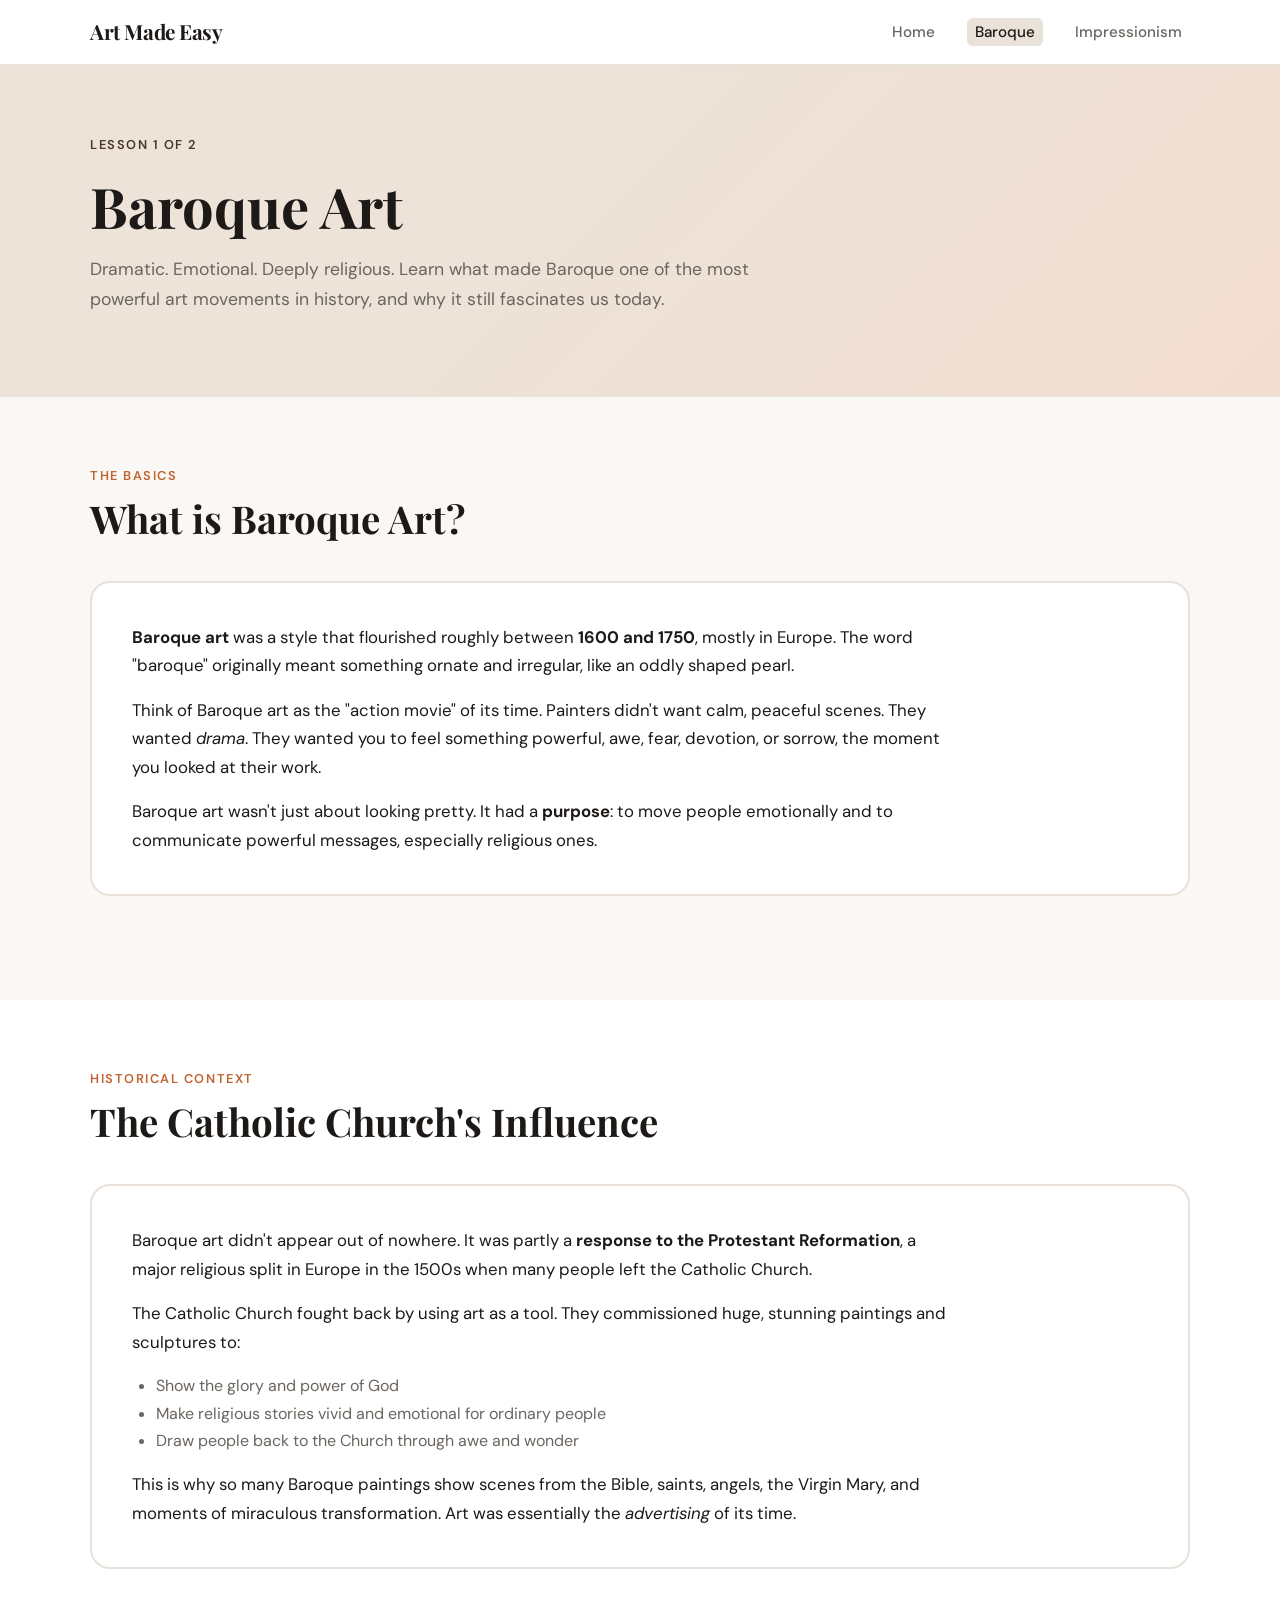
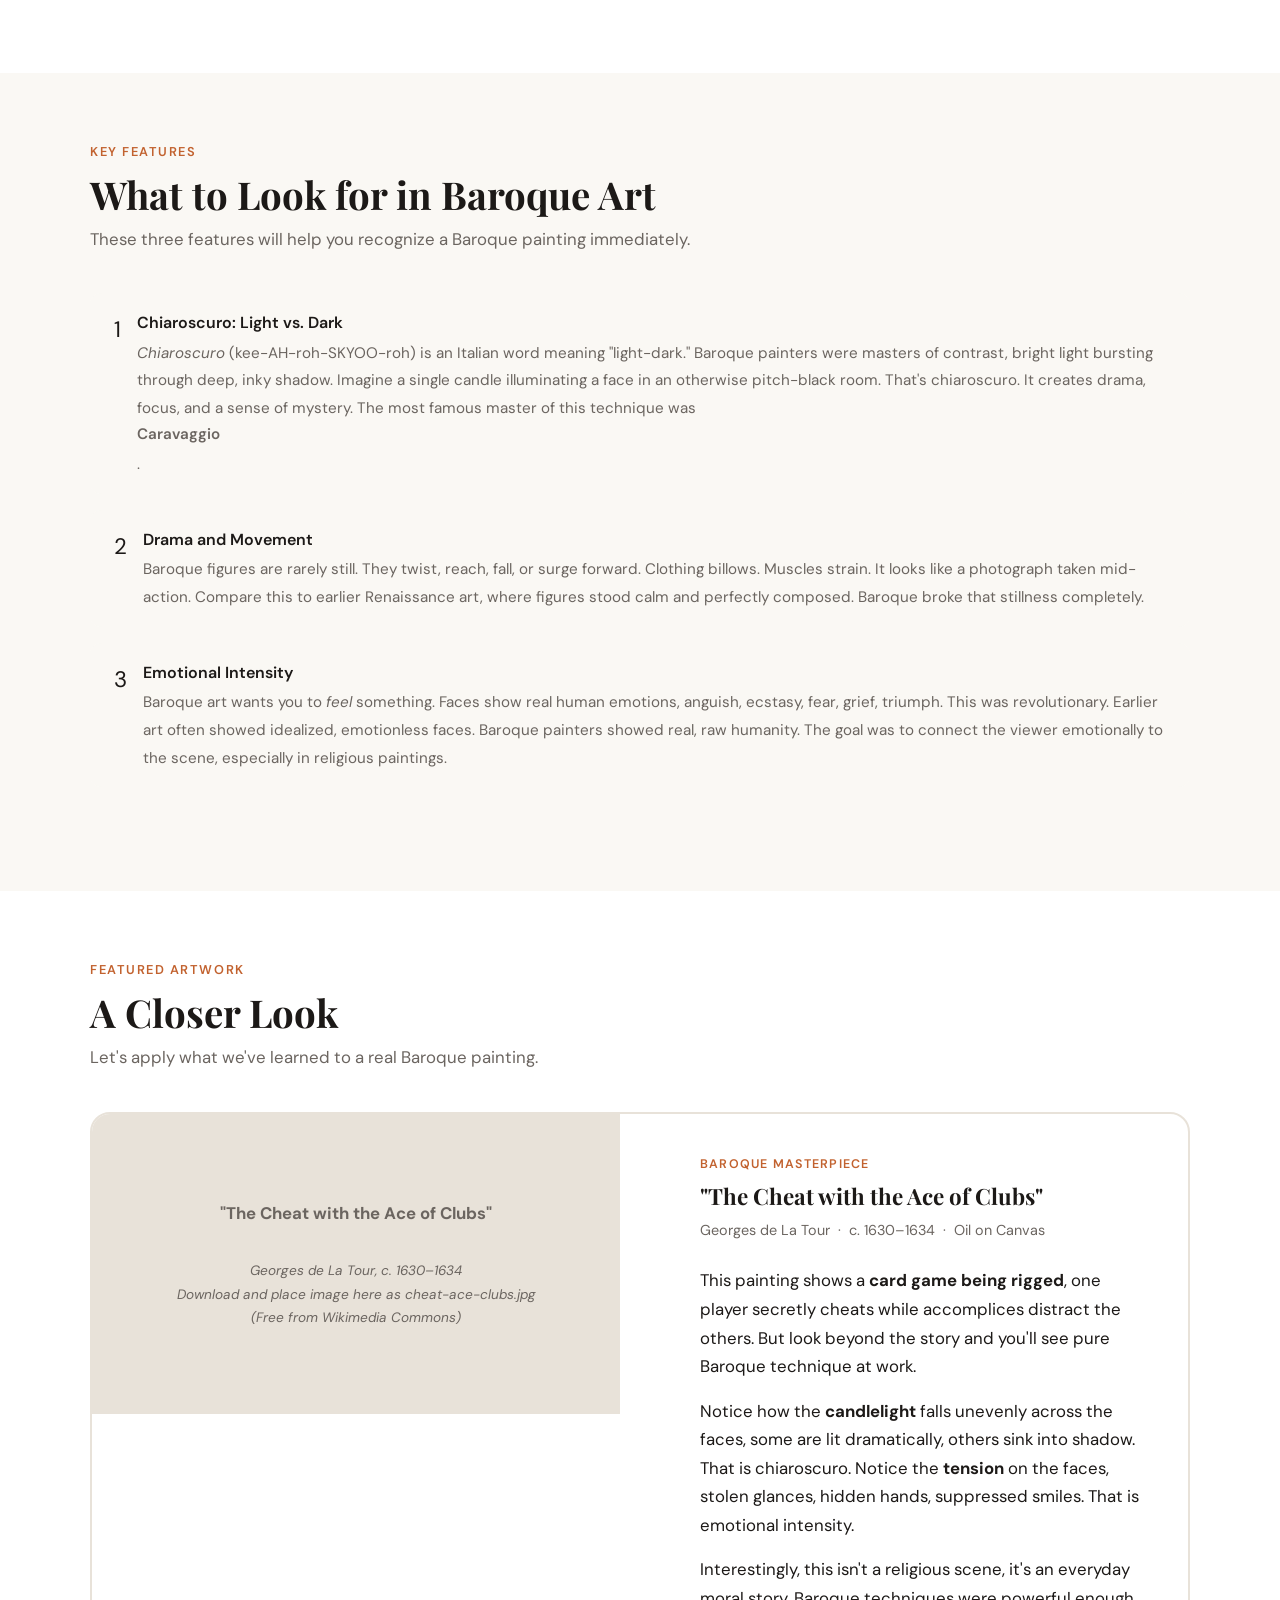
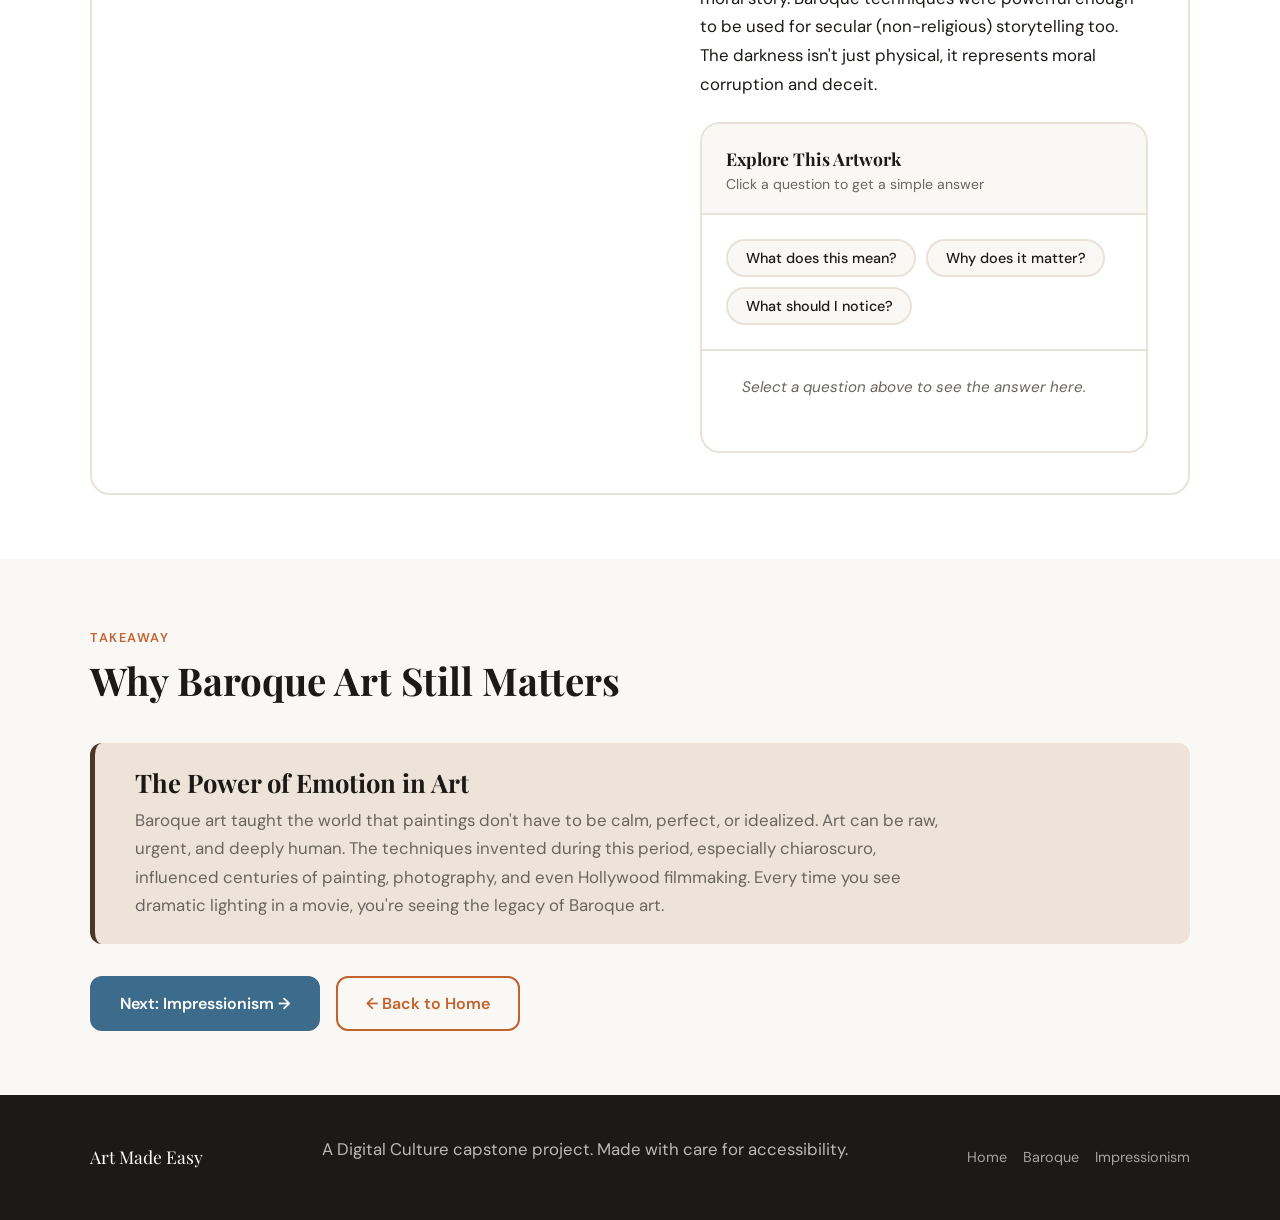
==== baroque.html @ 5b58742f "2" ====
<!DOCTYPE html>
<html lang="en">
<head>
  <meta charset="UTF-8" />
  <meta name="viewport" content="width=device-width, initial-scale=1.0" />
  <meta name="description" content="Learn about Baroque art in simple, clear language. Discover chiaroscuro, dramatic movement, and the role of the Catholic Church in shaping one of history's most intense art styles." />

  <title>Baroque Art – Art Made Easy</title>

  <link rel="stylesheet" href="style.css" />
</head>
<body>

  <!-- Skip link for accessibility -->
  <a class="skip-link" href="#main-content">Skip to main content</a>

  <!-- =============================================
       SITE NAVIGATION
  ============================================= -->
  <nav class="site-nav" aria-label="Main navigation">
    <div class="container site-nav__inner">
      <a class="site-nav__logo" href="index.html" aria-label="Art Made Easy – Home">
        Art Made Easy
      </a>
      <button class="nav-toggle" aria-expanded="false" aria-controls="nav-links" aria-label="Toggle navigation menu">
        ☰
      </button>
      <ul class="site-nav__links" id="nav-links" role="list">
        <li><a href="index.html">Home</a></li>
        <li><a href="baroque.html" aria-current="page">Baroque</a></li>
        <li><a href="impressionism.html">Impressionism</a></li>
      </ul>
    </div>
  </nav>


  <!-- =============================================
       MAIN CONTENT
  ============================================= -->
  <main id="main-content">

    <!-- ---- PAGE HERO ---- -->
    <section class="page-hero page-hero--baroque" aria-labelledby="page-title">
      <div class="container">
        <!-- Breadcrumb-style label -->
        <span class="page-hero__tag">Lesson 1 of 2</span>

        <h1 id="page-title">Baroque Art</h1>
        <p class="page-hero__desc">
          Dramatic. Emotional. Deeply religious. Learn what made Baroque one of the most
          powerful art movements in history, and why it still fascinates us today.
        </p>
      </div>
    </section>


    <!-- ---- WHAT IS BAROQUE ---- -->
    <section class="section" aria-labelledby="what-is-baroque">
      <div class="container">

        <div class="section-header">
          <span class="section-header__tag">The Basics</span>
          <h2 id="what-is-baroque">What is Baroque Art?</h2>
        </div>

        <div class="info-block">
          <p>
            <strong>Baroque art</strong> was a style that flourished roughly between
            <strong>1600 and 1750</strong>, mostly in Europe. The word "baroque" originally
            meant something ornate and irregular, like an oddly shaped pearl.
          </p>
          <p>
            Think of Baroque art as the "action movie" of its time. Painters didn't want calm,
            peaceful scenes. They wanted <em>drama</em>. They wanted you to feel something
            powerful, awe, fear, devotion, or sorrow, the moment you looked at their work.
          </p>
          <p>
            Baroque art wasn't just about looking pretty. It had a <strong>purpose</strong>:
            to move people emotionally and to communicate powerful messages, especially
            religious ones.
          </p>
        </div>

      </div>
    </section>


    <!-- ---- RELIGION & THE CHURCH ---- -->
    <section class="section section--alt" aria-labelledby="church-connection">
      <div class="container">

        <div class="section-header">
          <span class="section-header__tag">Historical Context</span>
          <h2 id="church-connection">The Catholic Church's Influence</h2>
        </div>

        <div class="info-block">
          <p>
            Baroque art didn't appear out of nowhere. It was partly a <strong>response to the
            Protestant Reformation</strong>, a major religious split in Europe in the 1500s
            when many people left the Catholic Church.
          </p>
          <p>
            The Catholic Church fought back by using art as a tool. They commissioned huge,
            stunning paintings and sculptures to:
          </p>
          <ul style="margin-left: 1.5rem; margin-bottom: 1rem; color: var(--color-muted);">
            <li>Show the glory and power of God</li>
            <li>Make religious stories vivid and emotional for ordinary people</li>
            <li>Draw people back to the Church through awe and wonder</li>
          </ul>
          <p>
            This is why so many Baroque paintings show scenes from the Bible, saints, angels,
            the Virgin Mary, and moments of miraculous transformation. Art was essentially
            the <em>advertising</em> of its time.
          </p>
        </div>

      </div>
    </section>


    <!-- ---- KEY FEATURES ---- -->
    <section class="section" aria-labelledby="key-features">
      <div class="container">

        <div class="section-header">
          <span class="section-header__tag">Key Features</span>
          <h2 id="key-features">What to Look for in Baroque Art</h2>
          <p>These three features will help you recognize a Baroque painting immediately.</p>
        </div>

        <!-- Feature list -->
        <ul class="features-list" role="list" aria-label="Key features of Baroque art">

          <!-- Feature 1: Chiaroscuro -->
          <li>
            <span class="features-list__icon" aria-hidden="true">1</span>
            <div class="features-list__text">
              <strong>Chiaroscuro: Light vs. Dark</strong>
              <span>
                <em>Chiaroscuro</em> (kee-AH-roh-SKYOO-roh) is an Italian word meaning
                "light-dark." Baroque painters were masters of contrast, bright light
                bursting through deep, inky shadow. Imagine a single candle illuminating
                a face in an otherwise pitch-black room. That's chiaroscuro. It creates
                drama, focus, and a sense of mystery. The most famous master of this
                technique was <strong>Caravaggio</strong>.
              </span>
            </div>
          </li>

          <!-- Feature 2: Drama and Movement -->
          <li>
            <span class="features-list__icon" aria-hidden="true">2</span>
            <div class="features-list__text">
              <strong>Drama and Movement</strong>
              <span>
                Baroque figures are rarely still. They twist, reach, fall, or surge forward.
                Clothing billows. Muscles strain. It looks like a photograph taken mid-action.
                Compare this to earlier Renaissance art, where figures stood calm and
                perfectly composed. Baroque broke that stillness completely.
              </span>
            </div>
          </li>

          <!-- Feature 3: Emotional Intensity -->
          <li>
            <span class="features-list__icon" aria-hidden="true">3</span>
            <div class="features-list__text">
              <strong>Emotional Intensity</strong>
              <span>
                Baroque art wants you to <em>feel</em> something. Faces show real human
                emotions, anguish, ecstasy, fear, grief, triumph. This was revolutionary.
                Earlier art often showed idealized, emotionless faces. Baroque painters
                showed real, raw humanity. The goal was to connect the viewer emotionally
                to the scene, especially in religious paintings.
              </span>
            </div>
          </li>

        </ul>

      </div>
    </section>


    <!-- ---- FEATURED ARTWORK ---- -->
    <section class="section section--alt" aria-labelledby="artwork-heading">
      <div class="container">

        <div class="section-header">
          <span class="section-header__tag">Featured Artwork</span>
          <h2 id="artwork-heading">A Closer Look</h2>
          <p>
            Let's apply what we've learned to a real Baroque painting.
          </p>
        </div>

        <!-- Artwork spotlight grid -->
        <div class="artwork-spotlight" role="figure" aria-labelledby="artwork-title">

          <!-- Image side -->
          <div class="artwork-spotlight__img-wrap">
            <!--
              NOTE FOR STUDENTS:
              To display the actual painting, download a public-domain image of
              "The Cheat with the Ace of Clubs" by Georges de La Tour from a
              source like Wikimedia Commons, save it as "cheat-ace-clubs.jpg"
              in the same folder, and update the src attribute below.

              Public domain source: https://commons.wikimedia.org/wiki/File:La_Tour_Cheat.jpg
            -->
            <div class="artwork-placeholder" role="img" aria-label="Placeholder for The Cheat with the Ace of Clubs by Georges de La Tour. The painting shows a card game scene lit dramatically by candlelight, illustrating chiaroscuro technique.">
              <span class="artwork-placeholder__icon" aria-hidden="true"></span>
              <p><strong>"The Cheat with the Ace of Clubs"</strong></p>
              <p class="artwork-placeholder__caption">
                Georges de La Tour, c. 1630–1634<br>
                <em>Download and place image here as cheat-ace-clubs.jpg</em><br>
                (Free from Wikimedia Commons)
              </p>
            </div>

            <!--
              UNCOMMENT THIS IMG TAG when you have the image file saved locally:
              <img
                src="cheat-ace-clubs.jpg"
                alt="The Cheat with the Ace of Clubs by Georges de La Tour: a candlelit card game scene
                where well-dressed players sit around a table. A young man on the left secretly pulls
                a card from behind his back while another figure exchanges knowing glances with a
                servant holding wine. The painting uses deep shadows and warm candlelight to create
                dramatic contrast, a hallmark of Baroque chiaroscuro."
                width="600"
                height="480"
              />
            -->
          </div>

          <!-- Info side -->
          <div class="artwork-spotlight__info">
            <p class="artwork-spotlight__tag">Baroque Masterpiece</p>
            <h3 class="artwork-spotlight__title" id="artwork-title">
              "The Cheat with the Ace of Clubs"
            </h3>
            <p class="artwork-spotlight__meta">
              Georges de La Tour &nbsp;·&nbsp; c. 1630–1634 &nbsp;·&nbsp; Oil on Canvas
            </p>

            <p>
              This painting shows a <strong>card game being rigged</strong>, one player
              secretly cheats while accomplices distract the others. But look beyond the
              story and you'll see pure Baroque technique at work.
            </p>

            <p>
              Notice how the <strong>candlelight</strong> falls unevenly across the faces,
              some are lit dramatically, others sink into shadow. That is chiaroscuro.
              Notice the <strong>tension</strong> on the faces, stolen glances, hidden hands,
              suppressed smiles. That is emotional intensity.
            </p>

            <p>
              Interestingly, this isn't a religious scene, it's an everyday moral story.
              Baroque techniques were powerful enough to be used for secular (non-religious)
              storytelling too. The darkness isn't just physical, it represents moral
              corruption and deceit.
            </p>

            <!-- Interactive Q&A box for this artwork -->
            <div class="qa-box" aria-label="Interactive questions about this artwork" style="margin-top: 1.5rem;">

              <div class="qa-box__header">
                <h3>Explore This Artwork</h3>
                <p>Click a question to get a simple answer</p>
              </div>

              <!-- Clickable question buttons with answers stored in data-answer -->
              <div class="qa-box__questions" role="group" aria-label="Question buttons">
                <button
                  class="qa-btn"
                  data-answer="This painting tells the story of a card game where a player is cheating. He's secretly pulling a hidden card from behind his back while the other people at the table don't notice. The artist uses this sneaky scene to comment on dishonesty and moral corruption, the darkness in the painting represents the moral darkness of deception."
                  aria-label="Question: What does this artwork mean?"
                >
                  What does this mean?
                </button>

                <button
                  class="qa-btn"
                  data-answer="This painting is important because it perfectly demonstrates the Baroque technique of chiaroscuro, the contrast of light and dark. It shows that Baroque art wasn't only about religious subjects; it could also be used to tell moral stories about everyday life. It reminds us that art can be a mirror of human behavior and our capacity for deception."
                  aria-label="Question: Why is this artwork important?"
                >
                  Why does it matter?
                </button>

                <button
                  class="qa-btn"
                  data-answer="Look at the light source first, it comes from a candle, casting warm light on some faces while leaving others in deep shadow. Then look at the hands: one player's hand is pulling a card from behind his back. Notice the eyes, each person is looking somewhere different, exchanging secret glances. Finally, notice how the rich clothing and table setting tell you this is a wealthy setting, making the dishonesty even more pointed."
                  aria-label="Question: What should I notice in this artwork?"
                >
                  What should I notice?
                </button>
              </div>

              <!-- Answer display area -->
              <div class="qa-box__answer" aria-live="polite" aria-atomic="true">
                <span class="qa-box__answer-icon" aria-hidden="true"></span>
                <p class="qa-box__answer-text qa-box__placeholder">
                  Select a question above to see the answer here.
                </p>
              </div>

            </div>
            <!-- end qa-box -->

          </div>
          <!-- end artwork-spotlight__info -->

        </div>
        <!-- end artwork-spotlight -->

      </div>
    </section>


    <!-- ---- WHY IT MATTERS ---- -->
    <section class="section" aria-labelledby="why-baroque">
      <div class="container">

        <div class="section-header">
          <span class="section-header__tag">Takeaway</span>
          <h2 id="why-baroque">Why Baroque Art Still Matters</h2>
        </div>

        <div class="why-card why-card--baroque">
          <h3>The Power of Emotion in Art</h3>
          <p>
            Baroque art taught the world that paintings don't have to be calm, perfect,
            or idealized. Art can be raw, urgent, and deeply human. The techniques
            invented during this period, especially chiaroscuro, influenced centuries
            of painting, photography, and even Hollywood filmmaking. Every time you see
            dramatic lighting in a movie, you're seeing the legacy of Baroque art.
          </p>
        </div>

        <div style="margin-top: 2rem; display: flex; gap: 1rem; flex-wrap: wrap;">
          <a href="impressionism.html" class="btn btn--impress">Next: Impressionism →</a>
          <a href="index.html" class="btn btn--outline">← Back to Home</a>
        </div>

      </div>
    </section>

  </main>


  <!-- =============================================
       SITE FOOTER
  ============================================= -->
  <footer class="site-footer" role="contentinfo">
    <div class="container site-footer__inner">
      <a class="site-footer__logo" href="index.html"> Art Made Easy</a>
      <p>A Digital Culture capstone project. Made with care for accessibility.</p>
      <nav aria-label="Footer navigation">
        <ul class="site-footer__links" role="list">
          <li><a href="index.html">Home</a></li>
          <li><a href="baroque.html">Baroque</a></li>
          <li><a href="impressionism.html">Impressionism</a></li>
        </ul>
      </nav>
    </div>
  </footer>

  <script src="script.js"></script>
</body>
</html>
---- style.css ----
/* =============================================
   Art Made Easy – style.css
   Shared styles for all pages
   ============================================= */

/* ---------- Google Fonts ---------- */
@import url('https://fonts.googleapis.com/css2?family=Playfair+Display:wght@400;700;900&family=DM+Sans:wght@300;400;500;600&display=swap');

/* ---------- CSS Custom Properties (variables) ---------- */
:root {
  /* Colors */
  --color-bg:        #FAF8F4;   /* warm off-white background */
  --color-surface:   #FFFFFF;   /* card / section surfaces   */
  --color-border:    #E8E2D9;   /* subtle border tone        */
  --color-text:      #1C1917;   /* near-black body text      */
  --color-muted:     #6B6560;   /* secondary / caption text  */
  --color-accent:    #C2622F;   /* terracotta accent         */
  --color-accent-lt: #F3DDD1;   /* light tint of accent      */
  --color-baroque:   #4A3728;   /* dark warm brown           */
  --color-baroque-lt:#EDE3D8;   /* baroque light tint        */
  --color-impress:   #3D6B8C;   /* dusty blue                */
  --color-impress-lt:#D8E9F3;   /* impressionism light tint  */

  /* Typography */
  --font-display: 'Playfair Display', Georgia, serif;
  --font-body:    'DM Sans', Helvetica, sans-serif;

  /* Spacing scale */
  --space-xs:  0.5rem;
  --space-sm:  1rem;
  --space-md:  1.5rem;
  --space-lg:  2.5rem;
  --space-xl:  4rem;
  --space-2xl: 6rem;

  /* Border radius */
  --radius-sm: 6px;
  --radius-md: 12px;
  --radius-lg: 20px;

  /* Transitions */
  --transition: 0.25s ease;
}

/* ---------- Reset / Base ---------- */
*, *::before, *::after {
  box-sizing: border-box;
  margin: 0;
  padding: 0;
}

html {
  scroll-behavior: smooth;
  font-size: 16px;
}

body {
  font-family: var(--font-body);
  background-color: var(--color-bg);
  color: var(--color-text);
  line-height: 1.7;
  min-height: 100vh;
  display: flex;
  flex-direction: column;
}

img {
  max-width: 100%;
  height: auto;
  display: block;
}

a {
  color: var(--color-accent);
  text-decoration: none;
  transition: color var(--transition);
}

a:hover,
a:focus {
  color: var(--color-baroque);
  text-decoration: underline;
}

/* Focus visible for keyboard users */
a:focus-visible,
button:focus-visible {
  outline: 3px solid var(--color-accent);
  outline-offset: 3px;
  border-radius: var(--radius-sm);
}

/* ---------- Typography ---------- */
h1, h2, h3, h4 {
  font-family: var(--font-display);
  line-height: 1.2;
  color: var(--color-text);
}

h1 { font-size: clamp(2rem, 5vw, 3.5rem); }
h2 { font-size: clamp(1.6rem, 3.5vw, 2.4rem); }
h3 { font-size: clamp(1.2rem, 2.5vw, 1.6rem); }

p {
  max-width: 68ch;  /* optimal line length for readability */
  margin-bottom: var(--space-sm);
  font-size: 1.05rem;
}

/* ---------- Layout Utilities ---------- */
.container {
  width: 90%;
  max-width: 1100px;
  margin-inline: auto;
}

.section {
  padding-block: var(--space-xl);
}

.section--alt {
  background-color: var(--color-surface);
}

/* ---------- Navigation ---------- */
.site-nav {
  background-color: var(--color-surface);
  border-bottom: 2px solid var(--color-border);
  position: sticky;
  top: 0;
  z-index: 100;
}

.site-nav__inner {
  display: flex;
  align-items: center;
  justify-content: space-between;
  height: 64px;
}

.site-nav__logo {
  font-family: var(--font-display);
  font-size: 1.3rem;
  font-weight: 700;
  color: var(--color-text);
  text-decoration: none;
  letter-spacing: -0.02em;
}

.site-nav__logo:hover {
  color: var(--color-accent);
  text-decoration: none;
}

.site-nav__links {
  display: flex;
  list-style: none;
  gap: var(--space-md);
  align-items: center;
}

.site-nav__links a {
  font-size: 0.95rem;
  font-weight: 500;
  color: var(--color-muted);
  text-decoration: none;
  padding: 4px 8px;
  border-radius: var(--radius-sm);
  transition: color var(--transition), background var(--transition);
}

.site-nav__links a:hover,
.site-nav__links a[aria-current="page"] {
  color: var(--color-text);
  background-color: var(--color-border);
  text-decoration: none;
}

/* Mobile hamburger */
.nav-toggle {
  display: none;
  background: none;
  border: 2px solid var(--color-border);
  border-radius: var(--radius-sm);
  padding: 6px 10px;
  cursor: pointer;
  font-size: 1.2rem;
  color: var(--color-text);
}

/* ---------- Buttons ---------- */
.btn {
  display: inline-flex;
  align-items: center;
  gap: 8px;
  padding: 0.75rem 1.75rem;
  border-radius: var(--radius-md);
  font-family: var(--font-body);
  font-size: 1rem;
  font-weight: 600;
  cursor: pointer;
  border: 2px solid transparent;
  transition: background var(--transition), color var(--transition),
              border-color var(--transition), transform var(--transition);
  text-decoration: none;
}

.btn:hover { transform: translateY(-2px); text-decoration: none; }
.btn:active { transform: translateY(0); }

.btn--primary {
  background-color: var(--color-accent);
  color: #fff;
  border-color: var(--color-accent);
}

.btn--primary:hover {
  background-color: var(--color-baroque);
  border-color: var(--color-baroque);
  color: #fff;
}

.btn--outline {
  background-color: transparent;
  color: var(--color-accent);
  border-color: var(--color-accent);
}

.btn--outline:hover {
  background-color: var(--color-accent);
  color: #fff;
}

.btn--baroque {
  background-color: var(--color-baroque);
  color: #fff;
  border-color: var(--color-baroque);
}

.btn--baroque:hover {
  background-color: #2e2018;
  border-color: #2e2018;
  color: #fff;
}

.btn--impress {
  background-color: var(--color-impress);
  color: #fff;
  border-color: var(--color-impress);
}

.btn--impress:hover {
  background-color: #2a4f6b;
  border-color: #2a4f6b;
  color: #fff;
}

/* ---------- Hero Section ---------- */
.hero {
  padding-block: var(--space-2xl);
  background: linear-gradient(135deg, var(--color-bg) 60%, var(--color-accent-lt));
  border-bottom: 2px solid var(--color-border);
}

.hero__eyebrow {
  display: inline-block;
  font-size: 0.85rem;
  font-weight: 600;
  letter-spacing: 0.12em;
  text-transform: uppercase;
  color: var(--color-accent);
  margin-bottom: var(--space-sm);
}

.hero__title {
  margin-bottom: var(--space-md);
}

.hero__subtitle {
  font-size: 1.15rem;
  color: var(--color-muted);
  margin-bottom: var(--space-lg);
  max-width: 55ch;
}

.hero__actions {
  display: flex;
  flex-wrap: wrap;
  gap: var(--space-sm);
}

/* ---------- Section Headers ---------- */
.section-header {
  margin-bottom: var(--space-lg);
}

.section-header__tag {
  display: inline-block;
  font-size: 0.8rem;
  font-weight: 600;
  letter-spacing: 0.12em;
  text-transform: uppercase;
  color: var(--color-accent);
  margin-bottom: var(--space-xs);
}

.section-header h2 {
  margin-bottom: var(--space-xs);
}

.section-header p {
  color: var(--color-muted);
  font-size: 1.05rem;
}

/* ---------- Movement Cards (Homepage) ---------- */
.cards-grid {
  display: grid;
  grid-template-columns: repeat(auto-fit, minmax(300px, 1fr));
  gap: var(--space-lg);
}

.movement-card {
  border-radius: var(--radius-lg);
  overflow: hidden;
  border: 2px solid var(--color-border);
  background: var(--color-surface);
  transition: transform var(--transition), box-shadow var(--transition);
}

.movement-card:hover {
  transform: translateY(-4px);
  box-shadow: 0 12px 32px rgba(0,0,0,0.10);
}

.movement-card__header {
  padding: var(--space-lg) var(--space-md);
  display: flex;
  align-items: flex-end;
  min-height: 160px;
  position: relative;
}

.movement-card--baroque .movement-card__header {
  background: linear-gradient(135deg, var(--color-baroque), #7a5c3e);
}

.movement-card--impress .movement-card__header {
  background: linear-gradient(135deg, var(--color-impress), #6fa8c8);
}

.movement-card__icon {
  font-size: 3rem;
  position: absolute;
  top: var(--space-md);
  right: var(--space-md);
  opacity: 0.3;
}

.movement-card__title {
  color: #fff;
  font-size: 1.8rem;
}

.movement-card__body {
  padding: var(--space-md);
}

.movement-card__desc {
  color: var(--color-muted);
  margin-bottom: var(--space-md);
  max-width: none;
}

/* ---------- Key Features / Feature List ---------- */
.features-list {
  list-style: none;
  display: flex;
  flex-direction: column;
  gap: var(--space-sm);
  margin-bottom: var(--space-lg);
}

.features-list li {
  display: flex;
  align-items: flex-start;
  gap: var(--space-sm);
  background: var(--color-bg);
  border-radius: var(--radius-md);
  padding: var(--space-sm) var(--space-md);
}

.features-list__icon {
  font-size: 1.4rem;
  flex-shrink: 0;
  margin-top: 2px;
}

.features-list__text strong {
  display: block;
  font-weight: 600;
  margin-bottom: 2px;
}

.features-list__text span {
  color: var(--color-muted);
  font-size: 0.95rem;
}

/* ---------- Artwork Spotlight ---------- */
.artwork-spotlight {
  display: grid;
  grid-template-columns: 1fr 1fr;
  gap: var(--space-lg);
  align-items: start;
  background: var(--color-surface);
  border-radius: var(--radius-lg);
  border: 2px solid var(--color-border);
  overflow: hidden;
}

.artwork-spotlight__img-wrap {
  background: var(--color-border);
  min-height: 300px;
  display: flex;
  align-items: center;
  justify-content: center;
  position: relative;
}

.artwork-spotlight__img-wrap img {
  width: 100%;
  height: 100%;
  object-fit: cover;
}

/* Placeholder when no image is available */
.artwork-placeholder {
  display: flex;
  flex-direction: column;
  align-items: center;
  justify-content: center;
  min-height: 300px;
  padding: var(--space-lg);
  text-align: center;
  color: var(--color-muted);
  gap: var(--space-sm);
}

.artwork-placeholder__icon {
  font-size: 4rem;
  opacity: 0.4;
}

.artwork-placeholder__caption {
  font-size: 0.85rem;
  font-style: italic;
}

.artwork-spotlight__info {
  padding: var(--space-lg);
}

.artwork-spotlight__tag {
  font-size: 0.78rem;
  font-weight: 600;
  letter-spacing: 0.1em;
  text-transform: uppercase;
  color: var(--color-accent);
  margin-bottom: var(--space-xs);
}

.artwork-spotlight__title {
  font-size: 1.4rem;
  margin-bottom: var(--space-xs);
}

.artwork-spotlight__meta {
  font-size: 0.9rem;
  color: var(--color-muted);
  margin-bottom: var(--space-md);
}

/* ---------- Interactive Q&A Box ---------- */
.qa-box {
  background: var(--color-surface);
  border: 2px solid var(--color-border);
  border-radius: var(--radius-lg);
  overflow: hidden;
}

.qa-box__header {
  padding: var(--space-md) var(--space-md) var(--space-sm);
  border-bottom: 2px solid var(--color-border);
  background: var(--color-bg);
}

.qa-box__header h3 {
  font-size: 1.1rem;
  margin-bottom: 4px;
}

.qa-box__header p {
  font-size: 0.88rem;
  color: var(--color-muted);
  margin: 0;
}

.qa-box__questions {
  display: flex;
  flex-wrap: wrap;
  gap: 10px;
  padding: var(--space-md);
  border-bottom: 2px solid var(--color-border);
}

.qa-btn {
  background: var(--color-bg);
  border: 2px solid var(--color-border);
  border-radius: 9999px;
  padding: 0.5rem 1.1rem;
  font-family: var(--font-body);
  font-size: 0.9rem;
  font-weight: 500;
  cursor: pointer;
  transition: background var(--transition), border-color var(--transition), color var(--transition);
  color: var(--color-text);
}

.qa-btn:hover,
.qa-btn.active {
  background: var(--color-accent);
  border-color: var(--color-accent);
  color: #fff;
}

.qa-box__answer {
  padding: var(--space-md);
  min-height: 100px;
  display: flex;
  align-items: flex-start;
  gap: var(--space-sm);
}

.qa-box__answer-icon {
  font-size: 1.5rem;
  flex-shrink: 0;
}

.qa-box__answer-text {
  font-size: 1rem;
  line-height: 1.7;
  color: var(--color-text);
  animation: fadeIn 0.3s ease;
}

.qa-box__placeholder {
  color: var(--color-muted);
  font-style: italic;
  font-size: 0.95rem;
}

@keyframes fadeIn {
  from { opacity: 0; transform: translateY(6px); }
  to   { opacity: 1; transform: translateY(0); }
}

/* ---------- Why It Matters ---------- */
.why-card {
  background: var(--color-accent-lt);
  border-left: 5px solid var(--color-accent);
  border-radius: var(--radius-md);
  padding: var(--space-md) var(--space-lg);
}

.why-card--baroque {
  background: var(--color-baroque-lt);
  border-left-color: var(--color-baroque);
}

.why-card--impress {
  background: var(--color-impress-lt);
  border-left-color: var(--color-impress);
}

.why-card h3 {
  margin-bottom: var(--space-xs);
}

.why-card p {
  margin: 0;
  color: var(--color-muted);
}

/* ---------- Page Hero (inner pages) ---------- */
.page-hero {
  padding-block: var(--space-xl);
  border-bottom: 2px solid var(--color-border);
}

.page-hero--baroque {
  background: linear-gradient(135deg, var(--color-baroque-lt) 40%, var(--color-accent-lt));
}

.page-hero--impress {
  background: linear-gradient(135deg, var(--color-impress-lt) 40%, #e8f4f0);
}

.page-hero__tag {
  display: inline-block;
  font-size: 0.8rem;
  font-weight: 600;
  letter-spacing: 0.12em;
  text-transform: uppercase;
  margin-bottom: var(--space-sm);
}

.page-hero--baroque .page-hero__tag { color: var(--color-baroque); }
.page-hero--impress .page-hero__tag { color: var(--color-impress); }

.page-hero__desc {
  font-size: 1.1rem;
  color: var(--color-muted);
  margin-top: var(--space-sm);
  max-width: 60ch;
}

/* ---------- Info Block ---------- */
.info-block {
  background: var(--color-surface);
  border-radius: var(--radius-lg);
  border: 2px solid var(--color-border);
  padding: var(--space-lg);
  margin-bottom: var(--space-lg);
}

.info-block p:last-child { margin-bottom: 0; }

/* ---------- Artist Chips ---------- */
.artist-chips {
  display: flex;
  flex-wrap: wrap;
  gap: 10px;
  margin-top: var(--space-sm);
}

.chip {
  display: inline-flex;
  align-items: center;
  gap: 6px;
  padding: 6px 14px;
  border-radius: 9999px;
  font-size: 0.88rem;
  font-weight: 600;
  background: var(--color-impress-lt);
  color: var(--color-impress);
  border: 2px solid var(--color-impress);
}

/* ---------- Footer ---------- */
.site-footer {
  margin-top: auto;
  background: var(--color-text);
  color: rgba(255,255,255,0.7);
  padding-block: var(--space-lg);
  font-size: 0.9rem;
}

.site-footer__inner {
  display: flex;
  flex-wrap: wrap;
  justify-content: space-between;
  align-items: center;
  gap: var(--space-sm);
}

.site-footer__logo {
  font-family: var(--font-display);
  font-size: 1.1rem;
  color: #fff;
  text-decoration: none;
}

.site-footer__links {
  display: flex;
  gap: var(--space-sm);
  list-style: none;
}

.site-footer__links a {
  color: rgba(255,255,255,0.6);
  font-size: 0.9rem;
}

.site-footer__links a:hover { color: #fff; }

/* ---------- Skip to content (accessibility) ---------- */
.skip-link {
  position: absolute;
  top: -999px;
  left: 8px;
  background: var(--color-accent);
  color: #fff;
  padding: 8px 16px;
  border-radius: var(--radius-sm);
  font-weight: 600;
  z-index: 9999;
}

.skip-link:focus {
  top: 8px;
}

/* ---------- Responsive (Mobile) ---------- */
@media (max-width: 768px) {
  /* Navigation */
  .site-nav__links {
    display: none;
    flex-direction: column;
    position: absolute;
    top: 64px;
    left: 0;
    right: 0;
    background: var(--color-surface);
    border-bottom: 2px solid var(--color-border);
    padding: var(--space-sm);
    gap: var(--space-xs);
  }

  .site-nav__links.open { display: flex; }

  .site-nav {
    position: relative; /* allow dropdown to position relative to nav */
  }

  .nav-toggle { display: block; }

  /* Artwork grid stacks */
  .artwork-spotlight {
    grid-template-columns: 1fr;
  }

  .artwork-spotlight__img-wrap {
    min-height: 220px;
  }

  /* Hero actions stack */
  .hero__actions {
    flex-direction: column;
    align-items: flex-start;
  }
}
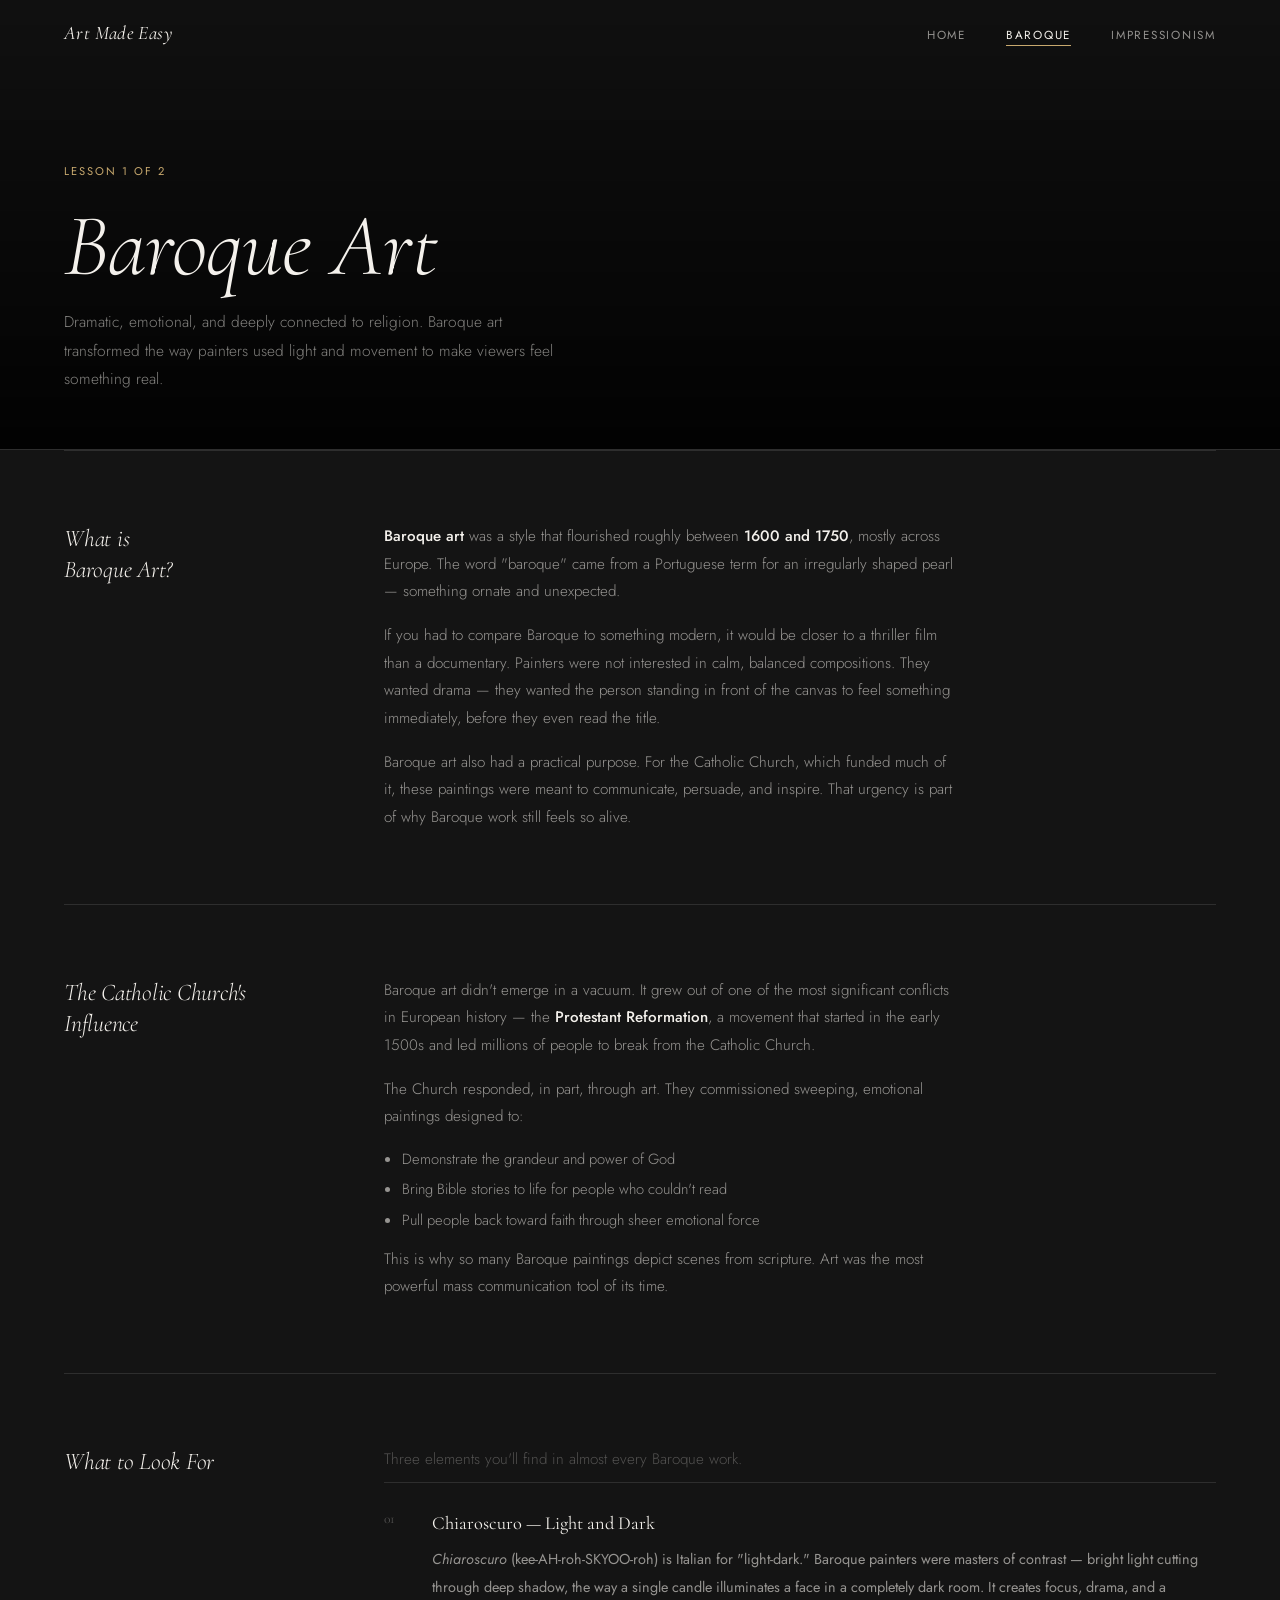
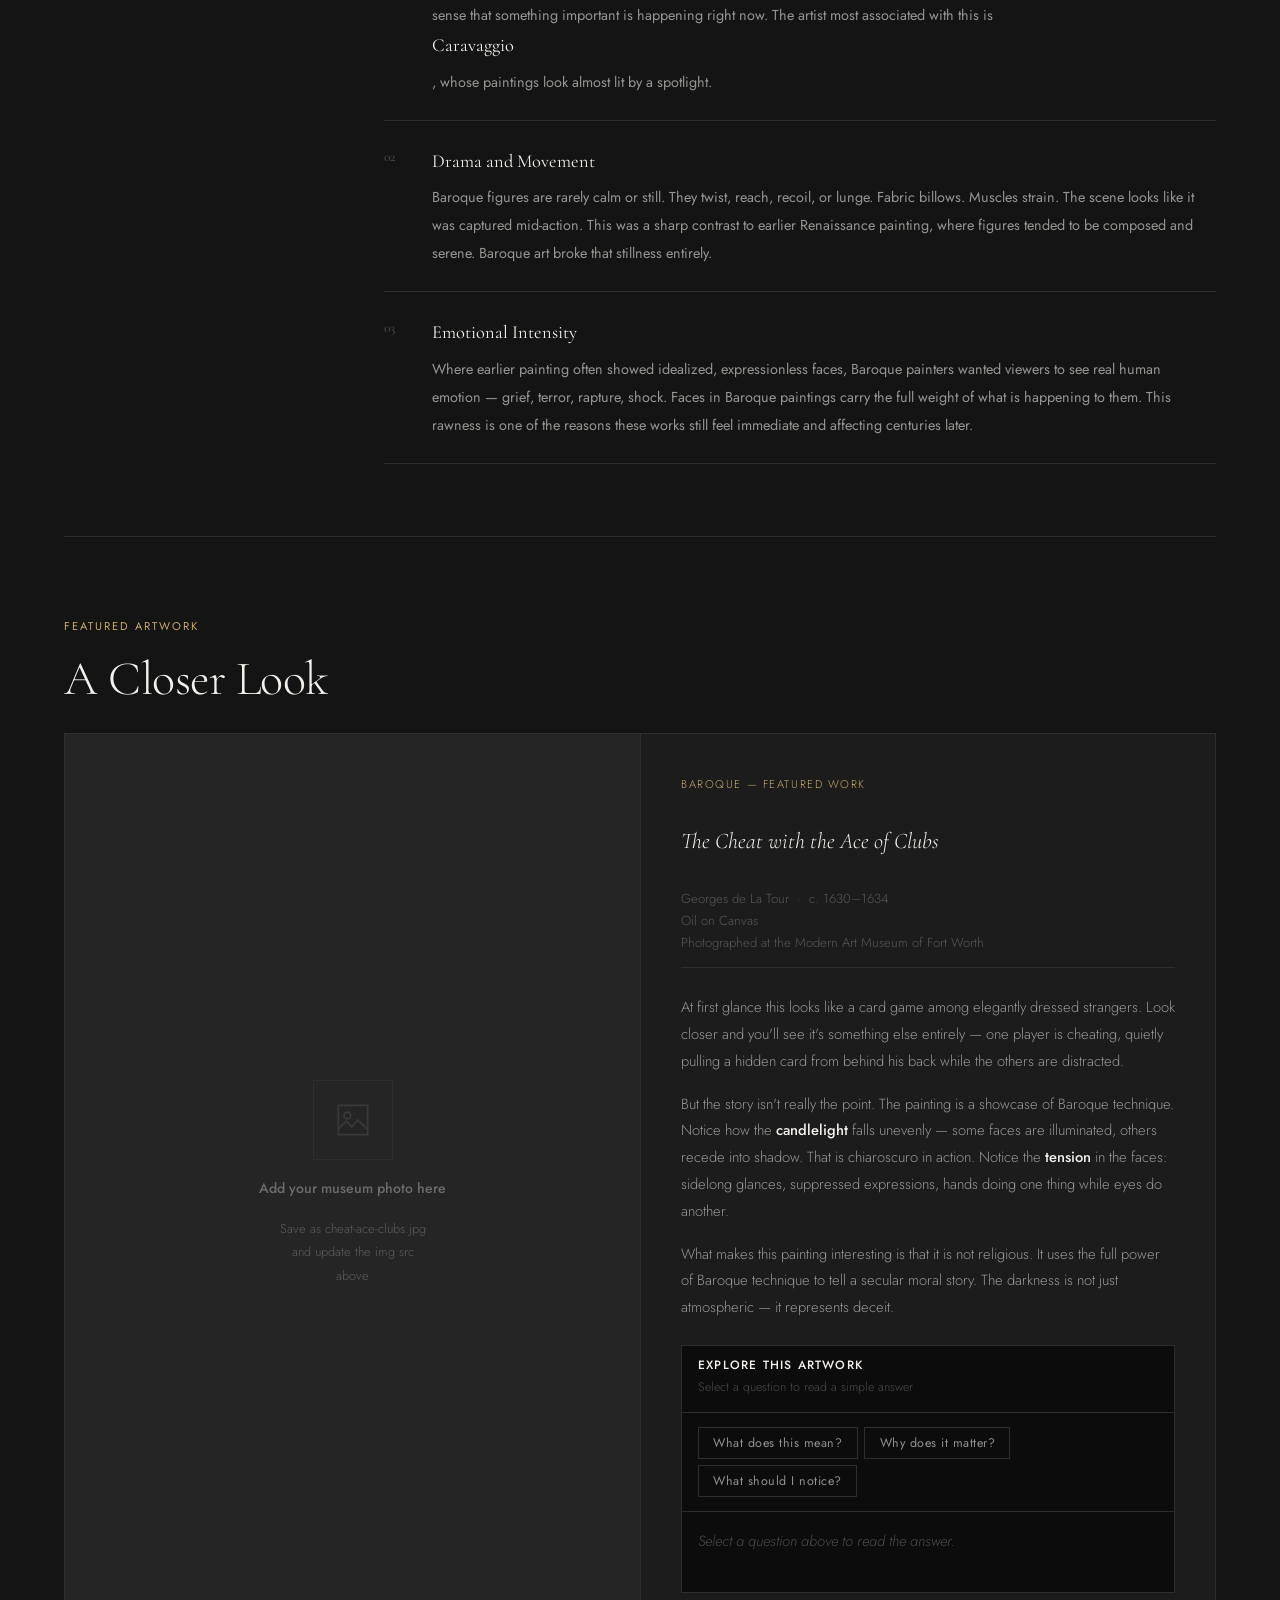
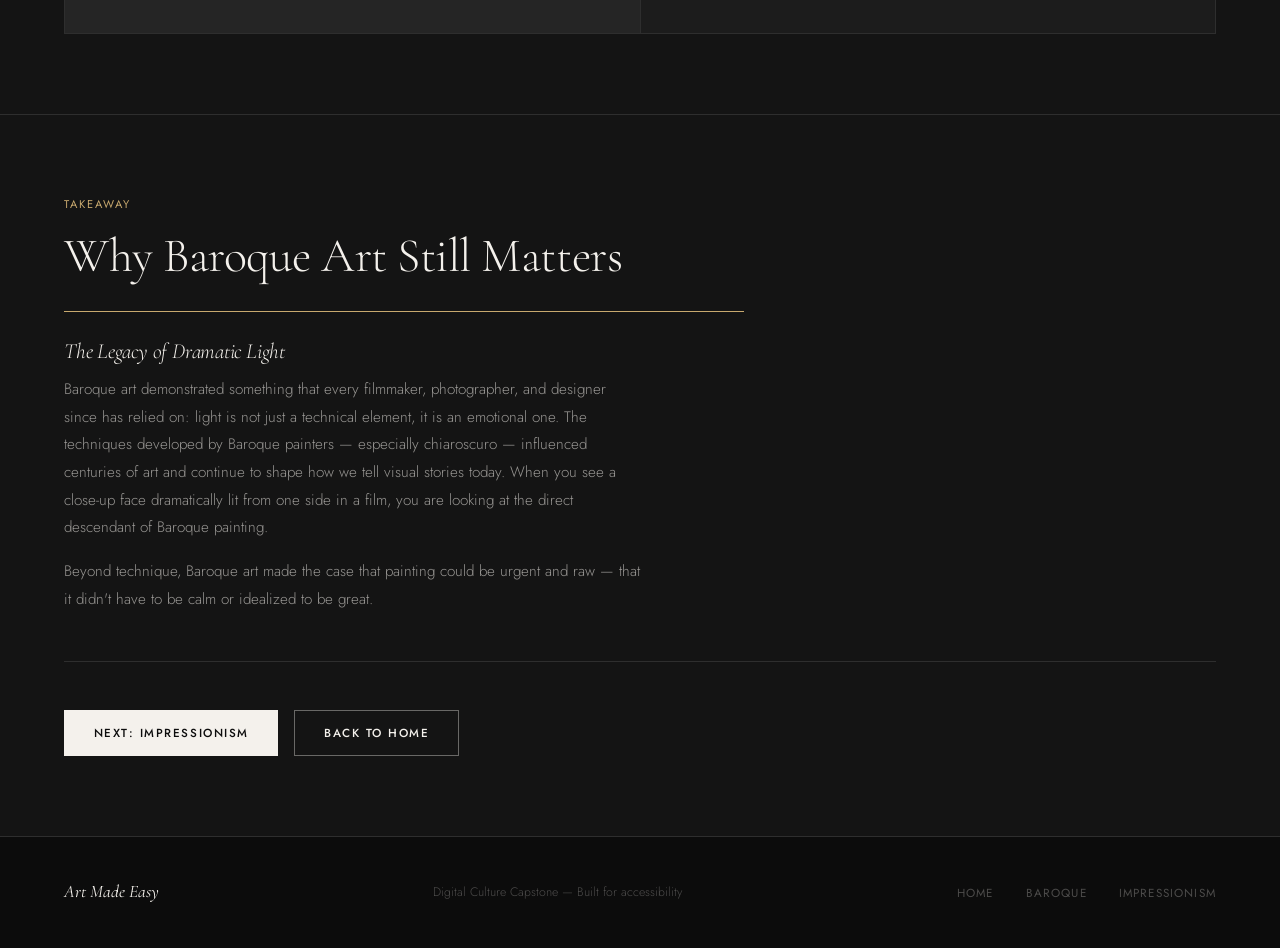
==== commit 4f8c65b6: "4" ====
--- a/baroque.html
+++ b/baroque.html
@@ -3,28 +3,19 @@
 <head>
   <meta charset="UTF-8" />
   <meta name="viewport" content="width=device-width, initial-scale=1.0" />
-  <meta name="description" content="Learn about Baroque art in simple, clear language. Discover chiaroscuro, dramatic movement, and the role of the Catholic Church in shaping one of history's most intense art styles." />
-
-  <title>Baroque Art – Art Made Easy</title>
-
+  <meta name="description" content="Learn about Baroque art in clear, simple language. Discover chiaroscuro, dramatic movement, and the Catholic Church's influence." />
+  <title>Baroque Art — Art Made Easy</title>
   <link rel="stylesheet" href="style.css" />
 </head>
 <body>
 
-  <!-- Skip link for accessibility -->
   <a class="skip-link" href="#main-content">Skip to main content</a>
 
-  <!-- =============================================
-       SITE NAVIGATION
-  ============================================= -->
+  <!-- Navigation -->
   <nav class="site-nav" aria-label="Main navigation">
     <div class="container site-nav__inner">
-      <a class="site-nav__logo" href="index.html" aria-label="Art Made Easy – Home">
-        Art Made Easy
-      </a>
-      <button class="nav-toggle" aria-expanded="false" aria-controls="nav-links" aria-label="Toggle navigation menu">
-        ☰
-      </button>
+      <a class="site-nav__logo" href="index.html" aria-label="Art Made Easy — Home">Art Made Easy</a>
+      <button class="nav-toggle" aria-expanded="false" aria-controls="nav-links" aria-label="Toggle navigation menu">&#9776;</button>
       <ul class="site-nav__links" id="nav-links" role="list">
         <li><a href="index.html">Home</a></li>
         <li><a href="baroque.html" aria-current="page">Baroque</a></li>
@@ -33,332 +24,285 @@
     </div>
   </nav>
 
-
-  <!-- =============================================
-       MAIN CONTENT
-  ============================================= -->
   <main id="main-content">
 
-    <!-- ---- PAGE HERO ---- -->
-    <section class="page-hero page-hero--baroque" aria-labelledby="page-title">
+    <!-- =============================================
+         PAGE HERO
+    ============================================= -->
+    <section class="page-hero" aria-labelledby="page-title">
+      <div class="page-hero__bg" aria-hidden="true">
+        <!-- Optional: <img src="baroque-hero.jpg" alt="" /> -->
+      </div>
+      <div class="page-hero__overlay" aria-hidden="true"></div>
+      <div class="page-hero__content">
+        <div class="container">
+          <span class="eyebrow">Lesson 1 of 2</span>
+          <h1 id="page-title">Baroque Art</h1>
+          <p class="page-hero__sub">
+            Dramatic, emotional, and deeply connected to religion.
+            Baroque art transformed the way painters used light and movement to make viewers feel something real.
+          </p>
+        </div>
+      </div>
+    </section>
+
+    <!-- =============================================
+         CONTENT SECTIONS
+    ============================================= -->
+    <div class="container">
+
+      <!-- What is Baroque -->
+      <div class="content-row" aria-labelledby="what-baroque">
+        <div class="content-row__label">
+          <h2 id="what-baroque">What is<br>Baroque Art?</h2>
+        </div>
+        <div class="content-body">
+          <p>
+            <strong>Baroque art</strong> was a style that flourished roughly between
+            <strong>1600 and 1750</strong>, mostly across Europe. The word "baroque" came from
+            a Portuguese term for an irregularly shaped pearl — something ornate and unexpected.
+          </p>
+          <p>
+            If you had to compare Baroque to something modern, it would be closer to a thriller
+            film than a documentary. Painters were not interested in calm, balanced compositions.
+            They wanted drama — they wanted the person standing in front of the canvas to feel
+            something immediately, before they even read the title.
+          </p>
+          <p>
+            Baroque art also had a practical purpose. For the Catholic Church, which funded much
+            of it, these paintings were meant to communicate, persuade, and inspire. That
+            urgency is part of why Baroque work still feels so alive.
+          </p>
+        </div>
+      </div>
+
+      <!-- The Church -->
+      <div class="content-row" aria-labelledby="church-heading">
+        <div class="content-row__label">
+          <h2 id="church-heading">The Catholic Church's Influence</h2>
+        </div>
+        <div class="content-body">
+          <p>
+            Baroque art didn't emerge in a vacuum. It grew out of one of the most significant
+            conflicts in European history — the <strong>Protestant Reformation</strong>,
+            a movement that started in the early 1500s and led millions of people to break
+            from the Catholic Church.
+          </p>
+          <p>The Church responded, in part, through art. They commissioned sweeping, emotional paintings designed to:</p>
+          <ul aria-label="Goals of Church-commissioned Baroque art">
+            <li>Demonstrate the grandeur and power of God</li>
+            <li>Bring Bible stories to life for people who couldn't read</li>
+            <li>Pull people back toward faith through sheer emotional force</li>
+          </ul>
+          <p>
+            This is why so many Baroque paintings depict scenes from scripture. Art was the
+            most powerful mass communication tool of its time.
+          </p>
+        </div>
+      </div>
+
+      <!-- Key Features -->
+      <div class="content-row" aria-labelledby="features-heading">
+        <div class="content-row__label">
+          <h2 id="features-heading">What to Look For</h2>
+        </div>
+        <div class="content-body">
+          <p style="margin-bottom: 0.5rem; color: var(--white-faint);">
+            Three elements you'll find in almost every Baroque work.
+          </p>
+          <table class="features-table" aria-label="Key features of Baroque art">
+            <tbody>
+              <tr>
+                <td>01</td>
+                <td>
+                  <strong>Chiaroscuro &mdash; Light and Dark</strong>
+                  <span>
+                    <em>Chiaroscuro</em> (kee-AH-roh-SKYOO-roh) is Italian for "light-dark."
+                    Baroque painters were masters of contrast — bright light cutting through
+                    deep shadow, the way a single candle illuminates a face in a completely
+                    dark room. It creates focus, drama, and a sense that something important
+                    is happening right now. The artist most associated with this is
+                    <strong>Caravaggio</strong>, whose paintings look almost lit by a spotlight.
+                  </span>
+                </td>
+              </tr>
+              <tr>
+                <td>02</td>
+                <td>
+                  <strong>Drama and Movement</strong>
+                  <span>
+                    Baroque figures are rarely calm or still. They twist, reach, recoil, or
+                    lunge. Fabric billows. Muscles strain. The scene looks like it was
+                    captured mid-action. This was a sharp contrast to earlier Renaissance
+                    painting, where figures tended to be composed and serene. Baroque art
+                    broke that stillness entirely.
+                  </span>
+                </td>
+              </tr>
+              <tr>
+                <td>03</td>
+                <td>
+                  <strong>Emotional Intensity</strong>
+                  <span>
+                    Where earlier painting often showed idealized, expressionless faces,
+                    Baroque painters wanted viewers to see real human emotion — grief, terror,
+                    rapture, shock. Faces in Baroque paintings carry the full weight of what
+                    is happening to them. This rawness is one of the reasons these works
+                    still feel immediate and affecting centuries later.
+                  </span>
+                </td>
+              </tr>
+            </tbody>
+          </table>
+        </div>
+      </div>
+
+    </div>
+    <!-- end .container for content rows -->
+
+    <!-- =============================================
+         ARTWORK SECTION — full-width feel
+    ============================================= -->
+    <section class="section" aria-labelledby="artwork-heading">
       <div class="container">
-        <!-- Breadcrumb-style label -->
-        <span class="page-hero__tag">Lesson 1 of 2</span>
-
-        <h1 id="page-title">Baroque Art</h1>
-        <p class="page-hero__desc">
-          Dramatic. Emotional. Deeply religious. Learn what made Baroque one of the most
-          powerful art movements in history, and why it still fascinates us today.
-        </p>
-      </div>
-    </section>
-
-
-    <!-- ---- WHAT IS BAROQUE ---- -->
-    <section class="section" aria-labelledby="what-is-baroque">
-      <div class="container">
-
-        <div class="section-header">
-          <span class="section-header__tag">The Basics</span>
-          <h2 id="what-is-baroque">What is Baroque Art?</h2>
-        </div>
-
-        <div class="info-block">
-          <p>
-            <strong>Baroque art</strong> was a style that flourished roughly between
-            <strong>1600 and 1750</strong>, mostly in Europe. The word "baroque" originally
-            meant something ornate and irregular, like an oddly shaped pearl.
-          </p>
-          <p>
-            Think of Baroque art as the "action movie" of its time. Painters didn't want calm,
-            peaceful scenes. They wanted <em>drama</em>. They wanted you to feel something
-            powerful, awe, fear, devotion, or sorrow, the moment you looked at their work.
-          </p>
-          <p>
-            Baroque art wasn't just about looking pretty. It had a <strong>purpose</strong>:
-            to move people emotionally and to communicate powerful messages, especially
-            religious ones.
-          </p>
-        </div>
-
-      </div>
-    </section>
-
-
-    <!-- ---- RELIGION & THE CHURCH ---- -->
-    <section class="section section--alt" aria-labelledby="church-connection">
-      <div class="container">
-
-        <div class="section-header">
-          <span class="section-header__tag">Historical Context</span>
-          <h2 id="church-connection">The Catholic Church's Influence</h2>
-        </div>
-
-        <div class="info-block">
-          <p>
-            Baroque art didn't appear out of nowhere. It was partly a <strong>response to the
-            Protestant Reformation</strong>, a major religious split in Europe in the 1500s
-            when many people left the Catholic Church.
-          </p>
-          <p>
-            The Catholic Church fought back by using art as a tool. They commissioned huge,
-            stunning paintings and sculptures to:
-          </p>
-          <ul style="margin-left: 1.5rem; margin-bottom: 1rem; color: var(--color-muted);">
-            <li>Show the glory and power of God</li>
-            <li>Make religious stories vivid and emotional for ordinary people</li>
-            <li>Draw people back to the Church through awe and wonder</li>
-          </ul>
-          <p>
-            This is why so many Baroque paintings show scenes from the Bible, saints, angels,
-            the Virgin Mary, and moments of miraculous transformation. Art was essentially
-            the <em>advertising</em> of its time.
-          </p>
-        </div>
-
-      </div>
-    </section>
-
-
-    <!-- ---- KEY FEATURES ---- -->
-    <section class="section" aria-labelledby="key-features">
-      <div class="container">
-
-        <div class="section-header">
-          <span class="section-header__tag">Key Features</span>
-          <h2 id="key-features">What to Look for in Baroque Art</h2>
-          <p>These three features will help you recognize a Baroque painting immediately.</p>
-        </div>
-
-        <!-- Feature list -->
-        <ul class="features-list" role="list" aria-label="Key features of Baroque art">
-
-          <!-- Feature 1: Chiaroscuro -->
-          <li>
-            <span class="features-list__icon" aria-hidden="true">1</span>
-            <div class="features-list__text">
-              <strong>Chiaroscuro: Light vs. Dark</strong>
-              <span>
-                <em>Chiaroscuro</em> (kee-AH-roh-SKYOO-roh) is an Italian word meaning
-                "light-dark." Baroque painters were masters of contrast, bright light
-                bursting through deep, inky shadow. Imagine a single candle illuminating
-                a face in an otherwise pitch-black room. That's chiaroscuro. It creates
-                drama, focus, and a sense of mystery. The most famous master of this
-                technique was <strong>Caravaggio</strong>.
-              </span>
-            </div>
-          </li>
-
-          <!-- Feature 2: Drama and Movement -->
-          <li>
-            <span class="features-list__icon" aria-hidden="true">2</span>
-            <div class="features-list__text">
-              <strong>Drama and Movement</strong>
-              <span>
-                Baroque figures are rarely still. They twist, reach, fall, or surge forward.
-                Clothing billows. Muscles strain. It looks like a photograph taken mid-action.
-                Compare this to earlier Renaissance art, where figures stood calm and
-                perfectly composed. Baroque broke that stillness completely.
-              </span>
-            </div>
-          </li>
-
-          <!-- Feature 3: Emotional Intensity -->
-          <li>
-            <span class="features-list__icon" aria-hidden="true">3</span>
-            <div class="features-list__text">
-              <strong>Emotional Intensity</strong>
-              <span>
-                Baroque art wants you to <em>feel</em> something. Faces show real human
-                emotions, anguish, ecstasy, fear, grief, triumph. This was revolutionary.
-                Earlier art often showed idealized, emotionless faces. Baroque painters
-                showed real, raw humanity. The goal was to connect the viewer emotionally
-                to the scene, especially in religious paintings.
-              </span>
-            </div>
-          </li>
-
-        </ul>
-
-      </div>
-    </section>
-
-
-    <!-- ---- FEATURED ARTWORK ---- -->
-    <section class="section section--alt" aria-labelledby="artwork-heading">
-      <div class="container">
-
-        <div class="section-header">
-          <span class="section-header__tag">Featured Artwork</span>
-          <h2 id="artwork-heading">A Closer Look</h2>
-          <p>
-            Let's apply what we've learned to a real Baroque painting.
-          </p>
-        </div>
-
-        <!-- Artwork spotlight grid -->
-        <div class="artwork-spotlight" role="figure" aria-labelledby="artwork-title">
-
-          <!-- Image side -->
-          <div class="artwork-spotlight__img-wrap">
+
+        <span class="eyebrow">Featured Artwork</span>
+        <h2 id="artwork-heading" style="margin-bottom: 1.75rem;">A Closer Look</h2>
+
+        <div class="artwork-block" role="figure" aria-labelledby="artwork-title">
+
+          <!-- Image slot -->
+          <div class="artwork-block__img">
             <!--
-              NOTE FOR STUDENTS:
-              To display the actual painting, download a public-domain image of
-              "The Cheat with the Ace of Clubs" by Georges de La Tour from a
-              source like Wikimedia Commons, save it as "cheat-ace-clubs.jpg"
-              in the same folder, and update the src attribute below.
-
-              Public domain source: https://commons.wikimedia.org/wiki/File:La_Tour_Cheat.jpg
-            -->
-            <div class="artwork-placeholder" role="img" aria-label="Placeholder for The Cheat with the Ace of Clubs by Georges de La Tour. The painting shows a card game scene lit dramatically by candlelight, illustrating chiaroscuro technique.">
-              <span class="artwork-placeholder__icon" aria-hidden="true"></span>
-              <p><strong>"The Cheat with the Ace of Clubs"</strong></p>
-              <p class="artwork-placeholder__caption">
-                Georges de La Tour, c. 1630–1634<br>
-                <em>Download and place image here as cheat-ace-clubs.jpg</em><br>
-                (Free from Wikimedia Commons)
-              </p>
-            </div>
-
-            <!--
-              UNCOMMENT THIS IMG TAG when you have the image file saved locally:
+              TO ADD YOUR MUSEUM PHOTO:
+              1. Save your photo as  cheat-ace-clubs.jpg  in this folder
+              2. Delete the entire .img-placeholder block below
+              3. Uncomment the <img> tag
+
               <img
                 src="cheat-ace-clubs.jpg"
-                alt="The Cheat with the Ace of Clubs by Georges de La Tour: a candlelit card game scene
-                where well-dressed players sit around a table. A young man on the left secretly pulls
-                a card from behind his back while another figure exchanges knowing glances with a
-                servant holding wine. The painting uses deep shadows and warm candlelight to create
-                dramatic contrast, a hallmark of Baroque chiaroscuro."
-                width="600"
-                height="480"
+                alt="The Cheat with the Ace of Clubs photographed at the Modern Art
+                     Museum of Fort Worth. A candlelit card game scene where one player
+                     secretly pulls a hidden card from behind his back. Warm light falls
+                     on some faces while others recede into deep shadow — a clear example
+                     of Baroque chiaroscuro technique."
+                width="700"
+                height="560"
               />
             -->
+            <div class="img-placeholder" role="img" aria-label="Photo placeholder — The Cheat with the Ace of Clubs. Add your museum photo here.">
+              <div class="img-placeholder__frame" aria-hidden="true">
+                <svg viewBox="0 0 32 32" aria-hidden="true">
+                  <rect x="3" y="3" width="26" height="26" stroke-width="1.5"/>
+                  <circle cx="11" cy="12" r="3" stroke-width="1.5"/>
+                  <polyline points="3,24 10,17 15,22 20,16 29,24" stroke-width="1.5"/>
+                </svg>
+              </div>
+              <strong>Add your museum photo here</strong>
+              <p>Save as cheat-ace-clubs.jpg and update the img src above</p>
+            </div>
           </div>
 
-          <!-- Info side -->
-          <div class="artwork-spotlight__info">
-            <p class="artwork-spotlight__tag">Baroque Masterpiece</p>
-            <h3 class="artwork-spotlight__title" id="artwork-title">
-              "The Cheat with the Ace of Clubs"
-            </h3>
-            <p class="artwork-spotlight__meta">
-              Georges de La Tour &nbsp;·&nbsp; c. 1630–1634 &nbsp;·&nbsp; Oil on Canvas
+          <!-- Info -->
+          <div class="artwork-block__info">
+            <p class="artwork-block__label">Baroque &mdash; Featured Work</p>
+            <p class="artwork-block__title" id="artwork-title">The Cheat with the Ace of Clubs</p>
+            <p class="artwork-block__meta">
+              Georges de La Tour &nbsp;&middot;&nbsp; c. 1630&ndash;1634<br>
+              Oil on Canvas<br>
+              Photographed at the Modern Art Museum of Fort Worth
             </p>
-
-            <p>
-              This painting shows a <strong>card game being rigged</strong>, one player
-              secretly cheats while accomplices distract the others. But look beyond the
-              story and you'll see pure Baroque technique at work.
-            </p>
-
-            <p>
-              Notice how the <strong>candlelight</strong> falls unevenly across the faces,
-              some are lit dramatically, others sink into shadow. That is chiaroscuro.
-              Notice the <strong>tension</strong> on the faces, stolen glances, hidden hands,
-              suppressed smiles. That is emotional intensity.
-            </p>
-
-            <p>
-              Interestingly, this isn't a religious scene, it's an everyday moral story.
-              Baroque techniques were powerful enough to be used for secular (non-religious)
-              storytelling too. The darkness isn't just physical, it represents moral
-              corruption and deceit.
-            </p>
-
-            <!-- Interactive Q&A box for this artwork -->
-            <div class="qa-box" aria-label="Interactive questions about this artwork" style="margin-top: 1.5rem;">
-
-              <div class="qa-box__header">
-                <h3>Explore This Artwork</h3>
-                <p>Click a question to get a simple answer</p>
+            <div class="artwork-block__body">
+              <p>
+                At first glance this looks like a card game among elegantly dressed strangers.
+                Look closer and you'll see it's something else entirely — one player is cheating,
+                quietly pulling a hidden card from behind his back while the others are distracted.
+              </p>
+              <p>
+                But the story isn't really the point. The painting is a showcase of Baroque
+                technique. Notice how the <strong>candlelight</strong> falls unevenly — some
+                faces are illuminated, others recede into shadow. That is chiaroscuro in action.
+                Notice the <strong>tension</strong> in the faces: sidelong glances, suppressed
+                expressions, hands doing one thing while eyes do another.
+              </p>
+              <p>
+                What makes this painting interesting is that it is not religious. It uses the
+                full power of Baroque technique to tell a secular moral story. The darkness
+                is not just atmospheric — it represents deceit.
+              </p>
+
+              <!-- Q&A box -->
+              <div class="qa-box" aria-label="Interactive questions about this artwork">
+                <div class="qa-box__header">
+                  <h3>Explore This Artwork</h3>
+                  <p>Select a question to read a simple answer</p>
+                </div>
+                <div class="qa-box__questions" role="group" aria-label="Question buttons">
+                  <button class="qa-btn"
+                    data-answer="This painting tells the story of a card game where one player is secretly cheating — he's pulling a card from behind his back while the others look away. The artist used this scene to make a point about moral corruption. The physical darkness in the painting mirrors the moral darkness of the deception taking place."
+                    aria-label="Question: What does this painting mean?">
+                    What does this mean?
+                  </button>
+                  <button class="qa-btn"
+                    data-answer="This painting matters because it proves Baroque technique could serve more than religious subjects. It applies all the drama and emotional intensity of the style to an everyday moral story — and it shows how art can make you look slowly. The cheating isn't obvious at first glance, which makes the painting feel like a puzzle you solve over time."
+                    aria-label="Question: Why does this painting matter?">
+                    Why does it matter?
+                  </button>
+                  <button class="qa-btn"
+                    data-answer="Start with the light. Notice where it falls and where it doesn't — some faces are fully visible, others half-hidden in shadow. Then look at the hands: one player is quietly pulling a card from behind his back. Look at the eyes next: each person is looking somewhere different, passing secret glances. Finally, the expensive clothing tells you these are wealthy people — which makes the dishonesty feel even more deliberate."
+                    aria-label="Question: What should I look for?">
+                    What should I notice?
+                  </button>
+                </div>
+                <div class="qa-box__answer" aria-live="polite" aria-atomic="true">
+                  <p class="qa-box__answer-text qa-box__placeholder">
+                    Select a question above to read the answer.
+                  </p>
+                </div>
               </div>
 
-              <!-- Clickable question buttons with answers stored in data-answer -->
-              <div class="qa-box__questions" role="group" aria-label="Question buttons">
-                <button
-                  class="qa-btn"
-                  data-answer="This painting tells the story of a card game where a player is cheating. He's secretly pulling a hidden card from behind his back while the other people at the table don't notice. The artist uses this sneaky scene to comment on dishonesty and moral corruption, the darkness in the painting represents the moral darkness of deception."
-                  aria-label="Question: What does this artwork mean?"
-                >
-                  What does this mean?
-                </button>
-
-                <button
-                  class="qa-btn"
-                  data-answer="This painting is important because it perfectly demonstrates the Baroque technique of chiaroscuro, the contrast of light and dark. It shows that Baroque art wasn't only about religious subjects; it could also be used to tell moral stories about everyday life. It reminds us that art can be a mirror of human behavior and our capacity for deception."
-                  aria-label="Question: Why is this artwork important?"
-                >
-                  Why does it matter?
-                </button>
-
-                <button
-                  class="qa-btn"
-                  data-answer="Look at the light source first, it comes from a candle, casting warm light on some faces while leaving others in deep shadow. Then look at the hands: one player's hand is pulling a card from behind his back. Notice the eyes, each person is looking somewhere different, exchanging secret glances. Finally, notice how the rich clothing and table setting tell you this is a wealthy setting, making the dishonesty even more pointed."
-                  aria-label="Question: What should I notice in this artwork?"
-                >
-                  What should I notice?
-                </button>
-              </div>
-
-              <!-- Answer display area -->
-              <div class="qa-box__answer" aria-live="polite" aria-atomic="true">
-                <span class="qa-box__answer-icon" aria-hidden="true"></span>
-                <p class="qa-box__answer-text qa-box__placeholder">
-                  Select a question above to see the answer here.
-                </p>
-              </div>
-
             </div>
-            <!-- end qa-box -->
-
           </div>
-          <!-- end artwork-spotlight__info -->
-
-        </div>
-        <!-- end artwork-spotlight -->
-
+        </div>
       </div>
     </section>
 
-
-    <!-- ---- WHY IT MATTERS ---- -->
-    <section class="section" aria-labelledby="why-baroque">
+    <!-- =============================================
+         WHY IT MATTERS
+    ============================================= -->
+    <section class="section" style="border-top: 1px solid var(--rule);" aria-labelledby="why-baroque">
       <div class="container">
-
-        <div class="section-header">
-          <span class="section-header__tag">Takeaway</span>
-          <h2 id="why-baroque">Why Baroque Art Still Matters</h2>
-        </div>
-
-        <div class="why-card why-card--baroque">
-          <h3>The Power of Emotion in Art</h3>
-          <p>
-            Baroque art taught the world that paintings don't have to be calm, perfect,
-            or idealized. Art can be raw, urgent, and deeply human. The techniques
-            invented during this period, especially chiaroscuro, influenced centuries
-            of painting, photography, and even Hollywood filmmaking. Every time you see
-            dramatic lighting in a movie, you're seeing the legacy of Baroque art.
-          </p>
-        </div>
-
-        <div style="margin-top: 2rem; display: flex; gap: 1rem; flex-wrap: wrap;">
-          <a href="impressionism.html" class="btn btn--impress">Next: Impressionism →</a>
-          <a href="index.html" class="btn btn--outline">← Back to Home</a>
-        </div>
-
+        <span class="eyebrow">Takeaway</span>
+        <h2 id="why-baroque" style="margin-bottom: 1.75rem;">Why Baroque Art Still Matters</h2>
+        <div class="takeaway">
+          <h3>The Legacy of Dramatic Light</h3>
+          <p>
+            Baroque art demonstrated something that every filmmaker, photographer, and designer
+            since has relied on: light is not just a technical element, it is an emotional one.
+            The techniques developed by Baroque painters — especially chiaroscuro — influenced
+            centuries of art and continue to shape how we tell visual stories today. When you
+            see a close-up face dramatically lit from one side in a film, you are looking at
+            the direct descendant of Baroque painting.
+          </p>
+          <p>
+            Beyond technique, Baroque art made the case that painting could be urgent and raw —
+            that it didn't have to be calm or idealized to be great.
+          </p>
+        </div>
+        <div class="page-nav">
+          <a href="impressionism.html" class="btn btn--light">Next: Impressionism</a>
+          <a href="index.html" class="btn btn--outline">Back to Home</a>
+        </div>
       </div>
     </section>
 
   </main>
 
-
-  <!-- =============================================
-       SITE FOOTER
-  ============================================= -->
+  <!-- Footer -->
   <footer class="site-footer" role="contentinfo">
     <div class="container site-footer__inner">
-      <a class="site-footer__logo" href="index.html"> Art Made Easy</a>
-      <p>A Digital Culture capstone project. Made with care for accessibility.</p>
+      <a class="site-footer__logo" href="index.html">Art Made Easy</a>
+      <p class="site-footer__copy">Digital Culture Capstone &mdash; Built for accessibility</p>
       <nav aria-label="Footer navigation">
         <ul class="site-footer__links" role="list">
           <li><a href="index.html">Home</a></li>
@@ -371,4 +315,4 @@
 
   <script src="script.js"></script>
 </body>
-</html>
+</html>
--- a/style.css
+++ b/style.css
@@ -1,752 +1,757 @@
 /* =============================================
-   Art Made Easy – style.css
-   Shared styles for all pages
+   Art Made Easy — style.css
+   Aesthetic: dark art gallery / museum world
+   No emojis, no rounded cards, no AI template clichés
    ============================================= */
 
-/* ---------- Google Fonts ---------- */
-@import url('https://fonts.googleapis.com/css2?family=Playfair+Display:wght@400;700;900&family=DM+Sans:wght@300;400;500;600&display=swap');
-
-/* ---------- CSS Custom Properties (variables) ---------- */
+@import url('https://fonts.googleapis.com/css2?family=Cormorant+Garamond:ital,wght@0,300;0,400;0,600;1,300;1,400&family=Jost:wght@300;400;500&display=swap');
+
+/* ---------- Variables ---------- */
 :root {
-  /* Colors */
-  --color-bg:        #FAF8F4;   /* warm off-white background */
-  --color-surface:   #FFFFFF;   /* card / section surfaces   */
-  --color-border:    #E8E2D9;   /* subtle border tone        */
-  --color-text:      #1C1917;   /* near-black body text      */
-  --color-muted:     #6B6560;   /* secondary / caption text  */
-  --color-accent:    #C2622F;   /* terracotta accent         */
-  --color-accent-lt: #F3DDD1;   /* light tint of accent      */
-  --color-baroque:   #4A3728;   /* dark warm brown           */
-  --color-baroque-lt:#EDE3D8;   /* baroque light tint        */
-  --color-impress:   #3D6B8C;   /* dusty blue                */
-  --color-impress-lt:#D8E9F3;   /* impressionism light tint  */
-
-  /* Typography */
-  --font-display: 'Playfair Display', Georgia, serif;
-  --font-body:    'DM Sans', Helvetica, sans-serif;
-
-  /* Spacing scale */
-  --space-xs:  0.5rem;
-  --space-sm:  1rem;
-  --space-md:  1.5rem;
-  --space-lg:  2.5rem;
-  --space-xl:  4rem;
-  --space-2xl: 6rem;
-
-  /* Border radius */
-  --radius-sm: 6px;
-  --radius-md: 12px;
-  --radius-lg: 20px;
-
-  /* Transitions */
-  --transition: 0.25s ease;
-}
-
-/* ---------- Reset / Base ---------- */
-*, *::before, *::after {
-  box-sizing: border-box;
-  margin: 0;
-  padding: 0;
-}
-
-html {
-  scroll-behavior: smooth;
-  font-size: 16px;
-}
+  --black:        #0C0C0C;
+  --dark:         #141414;
+  --dark-mid:     #1C1C1C;
+  --dark-soft:    #252525;
+  --rule:         #2E2E2E;
+  --rule-light:   #3A3A3A;
+  --white:        #F4F1EC;
+  --white-dim:    rgba(244, 241, 236, 0.58);
+  --white-faint:  rgba(244, 241, 236, 0.28);
+  --accent:       #C8A96E;
+  --accent-dim:   rgba(200, 169, 110, 0.15);
+
+  --font-display: 'Cormorant Garamond', Georgia, serif;
+  --font-ui:      'Jost', Helvetica, sans-serif;
+
+  --max-w: 1160px;
+  --ease:  cubic-bezier(0.25, 0.1, 0.25, 1);
+}
+
+/* ---------- Reset ---------- */
+*, *::before, *::after { box-sizing: border-box; margin: 0; padding: 0; }
+html { font-size: 16px; scroll-behavior: smooth; }
 
 body {
-  font-family: var(--font-body);
-  background-color: var(--color-bg);
-  color: var(--color-text);
-  line-height: 1.7;
+  font-family: var(--font-ui);
+  background: var(--dark);
+  color: var(--white);
+  line-height: 1.75;
   min-height: 100vh;
   display: flex;
   flex-direction: column;
-}
-
-img {
-  max-width: 100%;
-  height: auto;
-  display: block;
-}
+  -webkit-font-smoothing: antialiased;
+}
+
+img { display: block; max-width: 100%; height: auto; }
 
 a {
-  color: var(--color-accent);
+  color: inherit;
   text-decoration: none;
-  transition: color var(--transition);
-}
-
-a:hover,
-a:focus {
-  color: var(--color-baroque);
-  text-decoration: underline;
-}
-
-/* Focus visible for keyboard users */
-a:focus-visible,
-button:focus-visible {
-  outline: 3px solid var(--color-accent);
-  outline-offset: 3px;
-  border-radius: var(--radius-sm);
+  transition: color 0.2s var(--ease), opacity 0.2s var(--ease);
+}
+
+a:focus-visible, button:focus-visible {
+  outline: 1px solid var(--accent);
+  outline-offset: 4px;
 }
 
 /* ---------- Typography ---------- */
-h1, h2, h3, h4 {
-  font-family: var(--font-display);
-  line-height: 1.2;
-  color: var(--color-text);
-}
-
-h1 { font-size: clamp(2rem, 5vw, 3.5rem); }
-h2 { font-size: clamp(1.6rem, 3.5vw, 2.4rem); }
-h3 { font-size: clamp(1.2rem, 2.5vw, 1.6rem); }
+h1, h2, h3 {
+  font-family: var(--font-display);
+  font-weight: 300;
+  line-height: 1.1;
+  color: var(--white);
+  letter-spacing: -0.01em;
+}
+
+h1 { font-size: clamp(2.8rem, 7vw, 5.5rem); }
+h2 { font-size: clamp(1.8rem, 4vw, 3rem); }
+h3 { font-size: clamp(1.3rem, 2.5vw, 1.9rem); font-weight: 300; }
 
 p {
-  max-width: 68ch;  /* optimal line length for readability */
-  margin-bottom: var(--space-sm);
-  font-size: 1.05rem;
-}
-
-/* ---------- Layout Utilities ---------- */
-.container {
-  width: 90%;
-  max-width: 1100px;
-  margin-inline: auto;
-}
-
-.section {
-  padding-block: var(--space-xl);
-}
-
-.section--alt {
-  background-color: var(--color-surface);
-}
-
-/* ---------- Navigation ---------- */
+  font-size: 0.95rem;
+  font-weight: 300;
+  color: var(--white-dim);
+  line-height: 1.82;
+  max-width: 64ch;
+  margin-bottom: 1rem;
+}
+p:last-child { margin-bottom: 0; }
+em { font-style: italic; }
+strong { font-weight: 500; color: var(--white); }
+
+/* ---------- Layout ---------- */
+.container { width: 90%; max-width: var(--max-w); margin-inline: auto; }
+.section { padding: 5rem 0; }
+
+/* ---------- Skip link ---------- */
+.skip-link {
+  position: absolute; top: -999px; left: 8px;
+  background: var(--accent); color: var(--black);
+  padding: 6px 14px; font-size: 0.85rem;
+  font-family: var(--font-ui); font-weight: 500;
+  z-index: 9999;
+}
+.skip-link:focus { top: 8px; }
+
+/* ============================================
+   NAVIGATION
+   ============================================ */
 .site-nav {
-  background-color: var(--color-surface);
-  border-bottom: 2px solid var(--color-border);
-  position: sticky;
-  top: 0;
-  z-index: 100;
+  position: fixed;
+  top: 0; left: 0; right: 0;
+  z-index: 200;
+  background: transparent;
+  border-bottom: 1px solid transparent;
+  transition: background 0.4s var(--ease), border-color 0.4s var(--ease);
+}
+
+/* JS adds .scrolled when user scrolls down */
+.site-nav.scrolled {
+  background: rgba(12, 12, 12, 0.96);
+  border-bottom-color: var(--rule);
+  backdrop-filter: blur(10px);
+  -webkit-backdrop-filter: blur(10px);
 }
 
 .site-nav__inner {
   display: flex;
   align-items: center;
   justify-content: space-between;
-  height: 64px;
+  height: 68px;
 }
 
 .site-nav__logo {
   font-family: var(--font-display);
-  font-size: 1.3rem;
-  font-weight: 700;
-  color: var(--color-text);
+  font-size: 1.2rem;
+  font-weight: 400;
+  font-style: italic;
+  color: var(--white);
   text-decoration: none;
-  letter-spacing: -0.02em;
-}
-
-.site-nav__logo:hover {
-  color: var(--color-accent);
+  letter-spacing: 0.02em;
+}
+.site-nav__logo:hover { color: var(--accent); }
+
+.site-nav__links { display: flex; list-style: none; gap: 2.5rem; align-items: center; }
+.site-nav__links a {
+  font-family: var(--font-ui);
+  font-size: 0.73rem;
+  font-weight: 400;
+  letter-spacing: 0.15em;
+  text-transform: uppercase;
+  color: var(--white-dim);
   text-decoration: none;
-}
-
-.site-nav__links {
-  display: flex;
-  list-style: none;
-  gap: var(--space-md);
-  align-items: center;
-}
-
-.site-nav__links a {
-  font-size: 0.95rem;
-  font-weight: 500;
-  color: var(--color-muted);
-  text-decoration: none;
-  padding: 4px 8px;
-  border-radius: var(--radius-sm);
-  transition: color var(--transition), background var(--transition);
-}
-
-.site-nav__links a:hover,
+  transition: color 0.2s;
+  padding-bottom: 2px;
+  border-bottom: 1px solid transparent;
+}
+.site-nav__links a:hover { color: var(--white); }
 .site-nav__links a[aria-current="page"] {
-  color: var(--color-text);
-  background-color: var(--color-border);
-  text-decoration: none;
-}
-
-/* Mobile hamburger */
+  color: var(--white);
+  border-bottom-color: var(--accent);
+}
+
 .nav-toggle {
-  display: none;
-  background: none;
-  border: 2px solid var(--color-border);
-  border-radius: var(--radius-sm);
-  padding: 6px 10px;
-  cursor: pointer;
-  font-size: 1.2rem;
-  color: var(--color-text);
-}
-
-/* ---------- Buttons ---------- */
-.btn {
-  display: inline-flex;
-  align-items: center;
-  gap: 8px;
-  padding: 0.75rem 1.75rem;
-  border-radius: var(--radius-md);
-  font-family: var(--font-body);
-  font-size: 1rem;
-  font-weight: 600;
-  cursor: pointer;
-  border: 2px solid transparent;
-  transition: background var(--transition), color var(--transition),
-              border-color var(--transition), transform var(--transition);
-  text-decoration: none;
-}
-
-.btn:hover { transform: translateY(-2px); text-decoration: none; }
-.btn:active { transform: translateY(0); }
-
-.btn--primary {
-  background-color: var(--color-accent);
-  color: #fff;
-  border-color: var(--color-accent);
-}
-
-.btn--primary:hover {
-  background-color: var(--color-baroque);
-  border-color: var(--color-baroque);
-  color: #fff;
-}
-
-.btn--outline {
-  background-color: transparent;
-  color: var(--color-accent);
-  border-color: var(--color-accent);
-}
-
-.btn--outline:hover {
-  background-color: var(--color-accent);
-  color: #fff;
-}
-
-.btn--baroque {
-  background-color: var(--color-baroque);
-  color: #fff;
-  border-color: var(--color-baroque);
-}
-
-.btn--baroque:hover {
-  background-color: #2e2018;
-  border-color: #2e2018;
-  color: #fff;
-}
-
-.btn--impress {
-  background-color: var(--color-impress);
-  color: #fff;
-  border-color: var(--color-impress);
-}
-
-.btn--impress:hover {
-  background-color: #2a4f6b;
-  border-color: #2a4f6b;
-  color: #fff;
-}
-
-/* ---------- Hero Section ---------- */
+  display: none; background: none; border: none;
+  color: var(--white); font-size: 1.3rem;
+  cursor: pointer; padding: 4px; line-height: 1;
+}
+
+/* ============================================
+   HERO — Homepage
+   Full-bleed dark image with text at bottom
+   ============================================ */
 .hero {
-  padding-block: var(--space-2xl);
-  background: linear-gradient(135deg, var(--color-bg) 60%, var(--color-accent-lt));
-  border-bottom: 2px solid var(--color-border);
-}
-
-.hero__eyebrow {
-  display: inline-block;
-  font-size: 0.85rem;
-  font-weight: 600;
-  letter-spacing: 0.12em;
-  text-transform: uppercase;
-  color: var(--color-accent);
-  margin-bottom: var(--space-sm);
-}
-
-.hero__title {
-  margin-bottom: var(--space-md);
-}
-
-.hero__subtitle {
-  font-size: 1.15rem;
-  color: var(--color-muted);
-  margin-bottom: var(--space-lg);
-  max-width: 55ch;
-}
-
-.hero__actions {
-  display: flex;
-  flex-wrap: wrap;
-  gap: var(--space-sm);
-}
-
-/* ---------- Section Headers ---------- */
-.section-header {
-  margin-bottom: var(--space-lg);
-}
-
-.section-header__tag {
-  display: inline-block;
-  font-size: 0.8rem;
-  font-weight: 600;
-  letter-spacing: 0.12em;
-  text-transform: uppercase;
-  color: var(--color-accent);
-  margin-bottom: var(--space-xs);
-}
-
-.section-header h2 {
-  margin-bottom: var(--space-xs);
-}
-
-.section-header p {
-  color: var(--color-muted);
-  font-size: 1.05rem;
-}
-
-/* ---------- Movement Cards (Homepage) ---------- */
-.cards-grid {
-  display: grid;
-  grid-template-columns: repeat(auto-fit, minmax(300px, 1fr));
-  gap: var(--space-lg);
-}
-
-.movement-card {
-  border-radius: var(--radius-lg);
-  overflow: hidden;
-  border: 2px solid var(--color-border);
-  background: var(--color-surface);
-  transition: transform var(--transition), box-shadow var(--transition);
-}
-
-.movement-card:hover {
-  transform: translateY(-4px);
-  box-shadow: 0 12px 32px rgba(0,0,0,0.10);
-}
-
-.movement-card__header {
-  padding: var(--space-lg) var(--space-md);
+  position: relative;
+  min-height: 100vh;
   display: flex;
   align-items: flex-end;
-  min-height: 160px;
+  overflow: hidden;
+  background: var(--black);
+}
+
+.hero__bg {
+  position: absolute; inset: 0; z-index: 0;
+  background: var(--black);
+}
+.hero__bg img {
+  width: 100%; height: 100%;
+  object-fit: cover; opacity: 0.65;
+}
+
+/* Dark gradient overlay so text is always readable */
+.hero__overlay {
+  position: absolute; inset: 0; z-index: 1;
+  background: linear-gradient(
+    to top,
+    rgba(0, 0, 0, 0.92) 0%,
+    rgba(0, 0, 0, 0.40) 50%,
+    rgba(0, 0, 0, 0.08) 100%
+  );
+}
+
+.hero__content {
+  position: relative; z-index: 2;
+  padding-bottom: 5rem;
+  width: 100%;
+}
+
+.hero__eyebrow {
+  display: block;
+  font-family: var(--font-ui);
+  font-size: 0.7rem;
+  font-weight: 400;
+  letter-spacing: 0.2em;
+  text-transform: uppercase;
+  color: var(--accent);
+  margin-bottom: 1.5rem;
+}
+
+.hero h1 {
+  margin-bottom: 1.5rem;
+  max-width: 15ch;
+  font-style: italic;
+}
+
+.hero__desc {
+  font-size: 0.97rem;
+  font-weight: 300;
+  color: rgba(244, 241, 236, 0.62);
+  max-width: 48ch;
+  margin-bottom: 2.5rem;
+  line-height: 1.8;
+}
+
+.hero__links { display: flex; gap: 1rem; flex-wrap: wrap; }
+
+/* ============================================
+   BUTTONS
+   ============================================ */
+.btn {
+  display: inline-block;
+  font-family: var(--font-ui);
+  font-size: 0.73rem;
+  font-weight: 500;
+  letter-spacing: 0.13em;
+  text-transform: uppercase;
+  padding: 0.72rem 1.8rem;
+  border: 1px solid transparent;
+  cursor: pointer;
+  text-decoration: none;
+  transition: background 0.22s, color 0.22s, border-color 0.22s;
+}
+
+.btn--light {
+  background: var(--white); color: var(--black); border-color: var(--white);
+}
+.btn--light:hover { background: transparent; color: var(--white); border-color: var(--white); }
+
+.btn--outline {
+  background: transparent; color: var(--white);
+  border-color: rgba(244, 241, 236, 0.38);
+}
+.btn--outline:hover { border-color: var(--white); }
+
+.btn--gold {
+  background: var(--accent); color: var(--black); border-color: var(--accent);
+}
+.btn--gold:hover { background: transparent; color: var(--accent); }
+
+.btn--outline-gold {
+  background: transparent; color: var(--accent); border-color: var(--accent);
+}
+.btn--outline-gold:hover { background: var(--accent); color: var(--black); }
+
+/* ============================================
+   EYEBROW LABEL
+   ============================================ */
+.eyebrow {
+  display: block;
+  font-family: var(--font-ui);
+  font-size: 0.7rem;
+  font-weight: 400;
+  letter-spacing: 0.18em;
+  text-transform: uppercase;
+  color: var(--accent);
+  margin-bottom: 1rem;
+}
+.eyebrow--dim  { color: var(--white-faint); }
+
+/* ============================================
+   MISSION STRIP — Homepage
+   ============================================ */
+.about-strip {
+  border-top: 1px solid var(--rule);
+  border-bottom: 1px solid var(--rule);
+}
+
+.about-strip__inner {
+  display: grid;
+  grid-template-columns: 260px 1fr;
+  gap: 5rem;
+  padding: 5rem 0;
+  align-items: start;
+}
+
+.about-strip__heading {
+  font-style: italic;
+  font-size: clamp(1.6rem, 3vw, 2.4rem);
+  line-height: 1.2;
+  position: sticky;
+  top: 90px;
+}
+
+.mission-list { list-style: none; border-top: 1px solid var(--rule); }
+.mission-list li {
+  display: grid;
+  grid-template-columns: 3rem 1fr;
+  gap: 1.5rem;
+  padding: 1.75rem 0;
+  border-bottom: 1px solid var(--rule);
+  align-items: start;
+}
+.mission-list__num {
+  font-family: var(--font-display);
+  font-size: 0.88rem;
+  color: var(--white-faint);
+  padding-top: 2px;
+}
+.mission-list__text strong {
+  display: block;
+  font-family: var(--font-display);
+  font-weight: 400;
+  font-size: 1.15rem;
+  color: var(--white);
+  margin-bottom: 0.4rem;
+}
+.mission-list__text p { font-size: 0.9rem; margin: 0; }
+
+/* ============================================
+   MOVEMENTS GRID — Homepage
+   ============================================ */
+.movements-section { padding: 5rem 0; }
+
+.movements-grid {
+  display: grid;
+  grid-template-columns: 1fr 1fr;
+  gap: 1px;
+  background: var(--rule);
+  border: 1px solid var(--rule);
+  margin-top: 2rem;
+}
+
+.movement-panel {
+  background: var(--dark-mid);
   position: relative;
-}
-
-.movement-card--baroque .movement-card__header {
-  background: linear-gradient(135deg, var(--color-baroque), #7a5c3e);
-}
-
-.movement-card--impress .movement-card__header {
-  background: linear-gradient(135deg, var(--color-impress), #6fa8c8);
-}
-
-.movement-card__icon {
-  font-size: 3rem;
-  position: absolute;
-  top: var(--space-md);
-  right: var(--space-md);
-  opacity: 0.3;
-}
-
-.movement-card__title {
-  color: #fff;
-  font-size: 1.8rem;
-}
-
-.movement-card__body {
-  padding: var(--space-md);
-}
-
-.movement-card__desc {
-  color: var(--color-muted);
-  margin-bottom: var(--space-md);
-  max-width: none;
-}
-
-/* ---------- Key Features / Feature List ---------- */
-.features-list {
-  list-style: none;
+  overflow: hidden;
+  min-height: 460px;
   display: flex;
   flex-direction: column;
-  gap: var(--space-sm);
-  margin-bottom: var(--space-lg);
-}
-
-.features-list li {
+  justify-content: flex-end;
+  padding: 2.5rem;
+}
+
+.movement-panel__bg {
+  position: absolute; inset: 0; z-index: 0;
+  background: var(--dark-soft);
+}
+.movement-panel__bg img {
+  width: 100%; height: 100%;
+  object-fit: cover; opacity: 0.3;
+  transition: opacity 0.5s var(--ease), transform 0.7s var(--ease);
+}
+.movement-panel:hover .movement-panel__bg img {
+  opacity: 0.45; transform: scale(1.04);
+}
+
+.movement-panel__overlay {
+  position: absolute; inset: 0; z-index: 1;
+  background: linear-gradient(to top, rgba(0,0,0,0.88) 0%, rgba(0,0,0,0.15) 100%);
+}
+
+.movement-panel__content {
+  position: relative; z-index: 2;
+  display: flex; flex-direction: column; gap: 0.9rem;
+}
+
+.movement-panel__era {
+  font-family: var(--font-ui);
+  font-size: 0.7rem; letter-spacing: 0.16em;
+  text-transform: uppercase; color: var(--accent);
+}
+
+.movement-panel h3 {
+  font-size: clamp(1.8rem, 3vw, 2.8rem);
+  font-style: italic;
+  border-bottom: 1px solid rgba(244,241,236,0.12);
+  padding-bottom: 0.85rem;
+}
+
+.movement-panel p {
+  font-size: 0.88rem;
+  color: rgba(244,241,236,0.55);
+  max-width: 38ch; margin: 0;
+}
+
+/* ============================================
+   HOW IT WORKS — Homepage
+   ============================================ */
+.steps-section {
+  border-top: 1px solid var(--rule);
+  padding: 5rem 0;
+}
+
+.steps-grid {
+  display: grid;
+  grid-template-columns: repeat(3, 1fr);
+  gap: 1px;
+  background: var(--rule);
+  border: 1px solid var(--rule);
+  margin-top: 2rem;
+}
+
+.step-cell { background: var(--dark); padding: 2.5rem 2rem; }
+
+.step-cell__num {
+  display: block;
+  font-family: var(--font-display);
+  font-size: 2.8rem;
+  font-weight: 300;
+  color: var(--rule-light);
+  margin-bottom: 1.25rem;
+  line-height: 1;
+}
+
+.step-cell strong {
+  display: block;
+  font-family: var(--font-display);
+  font-weight: 400;
+  font-size: 1.2rem;
+  color: var(--white);
+  margin-bottom: 0.5rem;
+}
+
+.step-cell p { font-size: 0.88rem; max-width: none; margin: 0; }
+
+/* ============================================
+   PAGE HERO — Inner pages
+   ============================================ */
+.page-hero {
+  position: relative;
+  min-height: 50vh;
   display: flex;
-  align-items: flex-start;
-  gap: var(--space-sm);
-  background: var(--color-bg);
-  border-radius: var(--radius-md);
-  padding: var(--space-sm) var(--space-md);
-}
-
-.features-list__icon {
-  font-size: 1.4rem;
-  flex-shrink: 0;
-  margin-top: 2px;
-}
-
-.features-list__text strong {
+  align-items: flex-end;
+  background: var(--black);
+  border-bottom: 1px solid var(--rule);
+  overflow: hidden;
+  padding-top: 68px; /* account for fixed nav */
+}
+
+.page-hero__bg {
+  position: absolute; inset: 0; z-index: 0;
+  background: var(--dark-mid);
+}
+.page-hero__bg img {
+  width: 100%; height: 100%;
+  object-fit: cover; opacity: 0.2;
+}
+
+.page-hero__overlay {
+  position: absolute; inset: 0; z-index: 1;
+  background: linear-gradient(to top, rgba(0,0,0,0.92) 0%, rgba(0,0,0,0.4) 100%);
+}
+
+.page-hero__content {
+  position: relative; z-index: 2;
+  padding: 0 0 3.5rem; width: 100%;
+}
+
+.page-hero h1 { font-style: italic; margin-bottom: 0.85rem; }
+.page-hero__sub {
+  font-size: 0.97rem;
+  color: rgba(244,241,236,0.52);
+  max-width: 55ch; margin: 0;
+}
+
+/* ============================================
+   CONTENT ROWS — Inner pages
+   Sticky left label + right body text
+   ============================================ */
+.content-row {
+  display: grid;
+  grid-template-columns: 240px 1fr;
+  gap: 5rem;
+  padding: 4.5rem 0;
+  border-bottom: 1px solid var(--rule);
+  align-items: start;
+}
+
+.content-row:first-of-type { border-top: 1px solid var(--rule); }
+
+.content-row__label h2 {
+  font-size: clamp(1.1rem, 2vw, 1.5rem);
+  font-style: italic;
+  font-weight: 300;
+  line-height: 1.3;
+  position: sticky;
+  top: 90px;
+  color: var(--white);
+}
+
+.content-body p { color: var(--white-dim); }
+.content-body p + p { margin-top: 0.2rem; }
+
+.content-body ul {
+  margin: 0.75rem 0 0.75rem 1.1rem;
+  color: var(--white-dim);
+}
+.content-body ul li {
+  font-size: 0.92rem;
+  font-weight: 300;
+  margin-bottom: 0.3rem;
+  line-height: 1.75;
+}
+
+/* ============================================
+   FEATURES TABLE — Key characteristics
+   ============================================ */
+.features-table { width: 100%; border-collapse: collapse; }
+.features-table tr { border-bottom: 1px solid var(--rule); }
+.features-table tr:first-child { border-top: 1px solid var(--rule); }
+.features-table td { padding: 1.5rem 1rem 1.5rem 0; vertical-align: top; }
+.features-table td:first-child {
+  width: 3rem;
+  font-family: var(--font-display);
+  font-size: 0.85rem;
+  color: var(--white-faint);
+  white-space: nowrap;
+  padding-right: 2rem;
+}
+.features-table td strong {
   display: block;
-  font-weight: 600;
-  margin-bottom: 2px;
-}
-
-.features-list__text span {
-  color: var(--color-muted);
-  font-size: 0.95rem;
-}
-
-/* ---------- Artwork Spotlight ---------- */
-.artwork-spotlight {
+  font-family: var(--font-display);
+  font-weight: 400; font-size: 1.15rem;
+  color: var(--white); margin-bottom: 0.4rem;
+}
+.features-table td span { font-size: 0.9rem; color: var(--white-dim); }
+
+/* ============================================
+   ARTWORK BLOCK
+   ============================================ */
+.artwork-block {
   display: grid;
   grid-template-columns: 1fr 1fr;
-  gap: var(--space-lg);
-  align-items: start;
-  background: var(--color-surface);
-  border-radius: var(--radius-lg);
-  border: 2px solid var(--color-border);
+  border: 1px solid var(--rule);
+  background: var(--dark-mid);
   overflow: hidden;
 }
 
-.artwork-spotlight__img-wrap {
-  background: var(--color-border);
-  min-height: 300px;
+.artwork-block__img {
+  background: var(--dark-soft);
+  min-height: 420px;
   display: flex;
   align-items: center;
   justify-content: center;
-  position: relative;
-}
-
-.artwork-spotlight__img-wrap img {
-  width: 100%;
-  height: 100%;
-  object-fit: cover;
-}
-
-/* Placeholder when no image is available */
-.artwork-placeholder {
-  display: flex;
-  flex-direction: column;
-  align-items: center;
-  justify-content: center;
-  min-height: 300px;
-  padding: var(--space-lg);
-  text-align: center;
-  color: var(--color-muted);
-  gap: var(--space-sm);
-}
-
-.artwork-placeholder__icon {
-  font-size: 4rem;
-  opacity: 0.4;
-}
-
-.artwork-placeholder__caption {
-  font-size: 0.85rem;
-  font-style: italic;
-}
-
-.artwork-spotlight__info {
-  padding: var(--space-lg);
-}
-
-.artwork-spotlight__tag {
-  font-size: 0.78rem;
-  font-weight: 600;
-  letter-spacing: 0.1em;
-  text-transform: uppercase;
-  color: var(--color-accent);
-  margin-bottom: var(--space-xs);
-}
-
-.artwork-spotlight__title {
-  font-size: 1.4rem;
-  margin-bottom: var(--space-xs);
-}
-
-.artwork-spotlight__meta {
-  font-size: 0.9rem;
-  color: var(--color-muted);
-  margin-bottom: var(--space-md);
-}
-
-/* ---------- Interactive Q&A Box ---------- */
+  overflow: hidden;
+}
+.artwork-block__img img {
+  width: 100%; height: 100%; object-fit: cover;
+  transition: transform 0.7s var(--ease);
+}
+.artwork-block:hover .artwork-block__img img { transform: scale(1.04); }
+
+/* Placeholder when no image yet */
+.img-placeholder {
+  display: flex; flex-direction: column;
+  align-items: center; justify-content: center;
+  min-height: 420px; padding: 2rem;
+  text-align: center; gap: 1rem;
+  color: var(--white-faint);
+}
+.img-placeholder__frame {
+  width: 80px; height: 80px;
+  border: 1px solid var(--rule);
+  display: flex; align-items: center; justify-content: center;
+}
+.img-placeholder__frame svg { width: 36px; height: 36px; stroke: var(--rule-light); fill: none; }
+.img-placeholder strong { font-size: 0.88rem; color: rgba(244,241,236,0.35); }
+.img-placeholder p { font-size: 0.8rem; color: var(--white-faint); margin: 0; max-width: 22ch; }
+
+.artwork-block__info {
+  padding: 2.5rem;
+  border-left: 1px solid var(--rule);
+  display: flex; flex-direction: column; gap: 0.65rem;
+}
+.artwork-block__label {
+  font-size: 0.7rem; letter-spacing: 0.14em;
+  text-transform: uppercase; color: var(--accent);
+}
+.artwork-block__title {
+  font-family: var(--font-display);
+  font-size: 1.4rem; font-style: italic;
+  font-weight: 300; color: var(--white);
+}
+.artwork-block__meta {
+  font-size: 0.82rem; color: var(--white-faint);
+  border-bottom: 1px solid var(--rule);
+  padding-bottom: 0.85rem; line-height: 1.65;
+}
+.artwork-block__body p { font-size: 0.92rem; }
+
+/* ============================================
+   Q&A BOX
+   ============================================ */
 .qa-box {
-  background: var(--color-surface);
-  border: 2px solid var(--color-border);
-  border-radius: var(--radius-lg);
-  overflow: hidden;
-}
-
+  border: 1px solid var(--rule);
+  background: var(--black);
+  margin-top: 1.5rem;
+}
 .qa-box__header {
-  padding: var(--space-md) var(--space-md) var(--space-sm);
-  border-bottom: 2px solid var(--color-border);
-  background: var(--color-bg);
-}
-
+  padding: 0.85rem 1rem;
+  border-bottom: 1px solid var(--rule);
+}
 .qa-box__header h3 {
-  font-size: 1.1rem;
-  margin-bottom: 4px;
-}
-
-.qa-box__header p {
-  font-size: 0.88rem;
-  color: var(--color-muted);
-  margin: 0;
-}
+  font-family: var(--font-ui);
+  font-size: 0.75rem; font-weight: 500;
+  letter-spacing: 0.1em; text-transform: uppercase;
+  color: var(--white); margin-bottom: 3px;
+}
+.qa-box__header p { font-size: 0.78rem; color: var(--white-faint); margin: 0; }
 
 .qa-box__questions {
-  display: flex;
-  flex-wrap: wrap;
-  gap: 10px;
-  padding: var(--space-md);
-  border-bottom: 2px solid var(--color-border);
-}
-
+  display: flex; flex-wrap: wrap; gap: 0.4rem;
+  padding: 0.85rem 1rem; border-bottom: 1px solid var(--rule);
+}
 .qa-btn {
-  background: var(--color-bg);
-  border: 2px solid var(--color-border);
-  border-radius: 9999px;
-  padding: 0.5rem 1.1rem;
-  font-family: var(--font-body);
-  font-size: 0.9rem;
-  font-weight: 500;
-  cursor: pointer;
-  transition: background var(--transition), border-color var(--transition), color var(--transition);
-  color: var(--color-text);
-}
-
-.qa-btn:hover,
-.qa-btn.active {
-  background: var(--color-accent);
-  border-color: var(--color-accent);
-  color: #fff;
-}
-
-.qa-box__answer {
-  padding: var(--space-md);
-  min-height: 100px;
-  display: flex;
-  align-items: flex-start;
-  gap: var(--space-sm);
-}
-
-.qa-box__answer-icon {
-  font-size: 1.5rem;
-  flex-shrink: 0;
-}
-
+  background: transparent; border: 1px solid var(--rule);
+  padding: 0.38rem 0.9rem;
+  font-family: var(--font-ui); font-size: 0.78rem;
+  font-weight: 400; letter-spacing: 0.04em;
+  cursor: pointer; color: var(--white-dim);
+  transition: all 0.2s;
+}
+.qa-btn:hover, .qa-btn.active {
+  background: var(--accent); border-color: var(--accent); color: var(--black);
+}
+
+.qa-box__answer { padding: 1rem; min-height: 80px; }
 .qa-box__answer-text {
-  font-size: 1rem;
-  line-height: 1.7;
-  color: var(--color-text);
-  animation: fadeIn 0.3s ease;
-}
-
-.qa-box__placeholder {
-  color: var(--color-muted);
-  font-style: italic;
-  font-size: 0.95rem;
-}
-
-@keyframes fadeIn {
-  from { opacity: 0; transform: translateY(6px); }
-  to   { opacity: 1; transform: translateY(0); }
-}
-
-/* ---------- Why It Matters ---------- */
-.why-card {
-  background: var(--color-accent-lt);
-  border-left: 5px solid var(--color-accent);
-  border-radius: var(--radius-md);
-  padding: var(--space-md) var(--space-lg);
-}
-
-.why-card--baroque {
-  background: var(--color-baroque-lt);
-  border-left-color: var(--color-baroque);
-}
-
-.why-card--impress {
-  background: var(--color-impress-lt);
-  border-left-color: var(--color-impress);
-}
-
-.why-card h3 {
-  margin-bottom: var(--space-xs);
-}
-
-.why-card p {
-  margin: 0;
-  color: var(--color-muted);
-}
-
-/* ---------- Page Hero (inner pages) ---------- */
-.page-hero {
-  padding-block: var(--space-xl);
-  border-bottom: 2px solid var(--color-border);
-}
-
-.page-hero--baroque {
-  background: linear-gradient(135deg, var(--color-baroque-lt) 40%, var(--color-accent-lt));
-}
-
-.page-hero--impress {
-  background: linear-gradient(135deg, var(--color-impress-lt) 40%, #e8f4f0);
-}
-
-.page-hero__tag {
-  display: inline-block;
-  font-size: 0.8rem;
-  font-weight: 600;
-  letter-spacing: 0.12em;
-  text-transform: uppercase;
-  margin-bottom: var(--space-sm);
-}
-
-.page-hero--baroque .page-hero__tag { color: var(--color-baroque); }
-.page-hero--impress .page-hero__tag { color: var(--color-impress); }
-
-.page-hero__desc {
-  font-size: 1.1rem;
-  color: var(--color-muted);
-  margin-top: var(--space-sm);
-  max-width: 60ch;
-}
-
-/* ---------- Info Block ---------- */
-.info-block {
-  background: var(--color-surface);
-  border-radius: var(--radius-lg);
-  border: 2px solid var(--color-border);
-  padding: var(--space-lg);
-  margin-bottom: var(--space-lg);
-}
-
-.info-block p:last-child { margin-bottom: 0; }
-
-/* ---------- Artist Chips ---------- */
-.artist-chips {
-  display: flex;
-  flex-wrap: wrap;
-  gap: 10px;
-  margin-top: var(--space-sm);
-}
-
-.chip {
-  display: inline-flex;
-  align-items: center;
-  gap: 6px;
-  padding: 6px 14px;
-  border-radius: 9999px;
-  font-size: 0.88rem;
-  font-weight: 600;
-  background: var(--color-impress-lt);
-  color: var(--color-impress);
-  border: 2px solid var(--color-impress);
-}
-
-/* ---------- Footer ---------- */
+  font-size: 0.9rem; font-weight: 300;
+  color: rgba(244,241,236,0.62); line-height: 1.8;
+  animation: fadein 0.25s ease;
+}
+.qa-box__placeholder { color: var(--white-faint); font-style: italic; }
+
+@keyframes fadein { from { opacity: 0; } to { opacity: 1; } }
+
+/* ============================================
+   ARTIST GRID
+   ============================================ */
+.artist-grid {
+  display: grid;
+  grid-template-columns: repeat(3, 1fr);
+  gap: 1px; background: var(--rule);
+  border: 1px solid var(--rule);
+  margin-top: 2rem;
+}
+.artist-card { background: var(--dark); padding: 2rem 1.75rem; }
+.artist-card__name {
+  font-family: var(--font-display);
+  font-size: 1.2rem; font-weight: 400;
+  font-style: italic; color: var(--white);
+  margin-bottom: 0.15rem;
+}
+.artist-card__dates {
+  display: block; font-size: 0.75rem;
+  letter-spacing: 0.08em; color: var(--white-faint);
+  margin-bottom: 0.85rem;
+}
+.artist-card p { font-size: 0.88rem; max-width: none; margin: 0; }
+
+/* ============================================
+   TAKEAWAY
+   ============================================ */
+.takeaway {
+  border-top: 1px solid var(--accent);
+  padding-top: 1.75rem;
+  max-width: 680px;
+}
+.takeaway h3 {
+  font-size: 1.35rem; font-style: italic;
+  font-weight: 300; margin-bottom: 0.75rem;
+}
+.takeaway p { color: var(--white-dim); }
+
+/* ============================================
+   PAGE NAV (bottom of inner pages)
+   ============================================ */
+.page-nav {
+  display: flex; gap: 1rem; flex-wrap: wrap;
+  padding-top: 3rem; border-top: 1px solid var(--rule); margin-top: 3rem;
+}
+
+/* ============================================
+   FOOTER
+   ============================================ */
 .site-footer {
   margin-top: auto;
-  background: var(--color-text);
-  color: rgba(255,255,255,0.7);
-  padding-block: var(--space-lg);
-  font-size: 0.9rem;
-}
-
+  background: var(--black);
+  border-top: 1px solid var(--rule);
+  padding: 2.5rem 0;
+}
 .site-footer__inner {
-  display: flex;
-  flex-wrap: wrap;
-  justify-content: space-between;
-  align-items: center;
-  gap: var(--space-sm);
-}
-
+  display: flex; flex-wrap: wrap;
+  align-items: center; justify-content: space-between; gap: 1rem;
+}
 .site-footer__logo {
   font-family: var(--font-display);
-  font-size: 1.1rem;
-  color: #fff;
-  text-decoration: none;
-}
-
-.site-footer__links {
-  display: flex;
-  gap: var(--space-sm);
-  list-style: none;
-}
-
+  font-size: 1.1rem; font-style: italic;
+  color: var(--white);
+}
+.site-footer__logo:hover { color: var(--accent); }
+
+.site-footer__copy {
+  font-size: 0.77rem; color: var(--white-faint); margin: 0; max-width: none;
+}
+.site-footer__links { display: flex; gap: 2rem; list-style: none; }
 .site-footer__links a {
-  color: rgba(255,255,255,0.6);
-  font-size: 0.9rem;
-}
-
-.site-footer__links a:hover { color: #fff; }
-
-/* ---------- Skip to content (accessibility) ---------- */
-.skip-link {
-  position: absolute;
-  top: -999px;
-  left: 8px;
-  background: var(--color-accent);
-  color: #fff;
-  padding: 8px 16px;
-  border-radius: var(--radius-sm);
-  font-weight: 600;
-  z-index: 9999;
-}
-
-.skip-link:focus {
-  top: 8px;
-}
-
-/* ---------- Responsive (Mobile) ---------- */
+  font-size: 0.73rem; letter-spacing: 0.1em;
+  text-transform: uppercase; color: var(--white-faint);
+}
+.site-footer__links a:hover { color: var(--white); }
+
+/* ============================================
+   RESPONSIVE
+   ============================================ */
+@media (max-width: 960px) {
+  .content-row { grid-template-columns: 1fr; gap: 2rem; }
+  .content-row__label h2 { position: static; }
+  .about-strip__inner { grid-template-columns: 1fr; gap: 2rem; }
+  .about-strip__heading { position: static; }
+}
+
 @media (max-width: 768px) {
-  /* Navigation */
+  /* Nav mobile */
   .site-nav__links {
-    display: none;
-    flex-direction: column;
-    position: absolute;
-    top: 64px;
-    left: 0;
-    right: 0;
-    background: var(--color-surface);
-    border-bottom: 2px solid var(--color-border);
-    padding: var(--space-sm);
-    gap: var(--space-xs);
+    display: none; flex-direction: column;
+    position: fixed; top: 68px; left: 0; right: 0;
+    background: rgba(12, 12, 12, 0.98);
+    backdrop-filter: blur(12px);
+    border-bottom: 1px solid var(--rule);
+    padding: 1.5rem; gap: 1.25rem;
   }
-
   .site-nav__links.open { display: flex; }
-
-  .site-nav {
-    position: relative; /* allow dropdown to position relative to nav */
-  }
-
   .nav-toggle { display: block; }
 
-  /* Artwork grid stacks */
-  .artwork-spotlight {
-    grid-template-columns: 1fr;
-  }
-
-  .artwork-spotlight__img-wrap {
-    min-height: 220px;
-  }
-
-  /* Hero actions stack */
-  .hero__actions {
-    flex-direction: column;
-    align-items: flex-start;
-  }
-}
+  /* Grids stack */
+  .movements-grid    { grid-template-columns: 1fr; }
+  .movement-panel    { min-height: 320px; }
+  .steps-grid        { grid-template-columns: 1fr; }
+  .artwork-block     { grid-template-columns: 1fr; }
+  .artwork-block__info { border-left: none; border-top: 1px solid var(--rule); }
+  .artist-grid       { grid-template-columns: 1fr; }
+
+  .hero h1           { font-size: clamp(2.4rem, 10vw, 3.5rem); }
+  .hero__links       { flex-direction: column; align-items: flex-start; }
+  .page-nav          { flex-direction: column; align-items: flex-start; }
+}
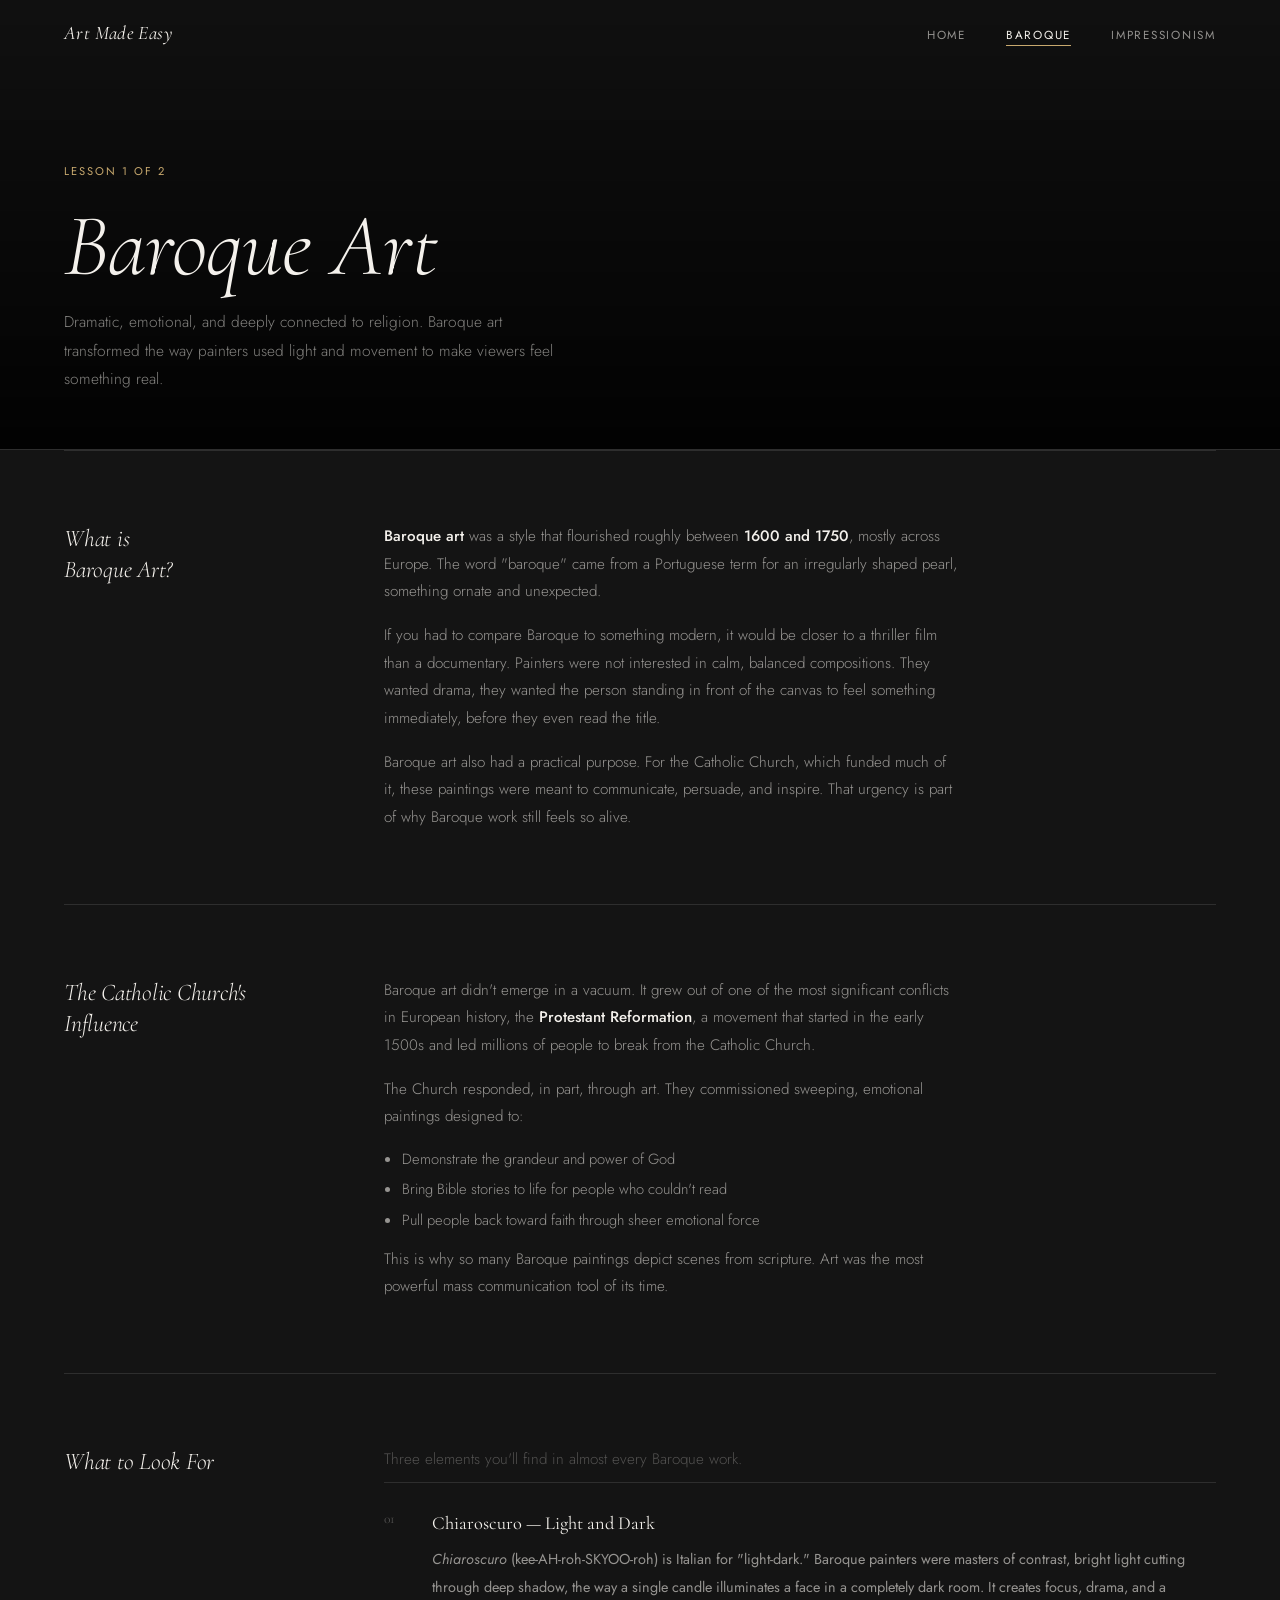
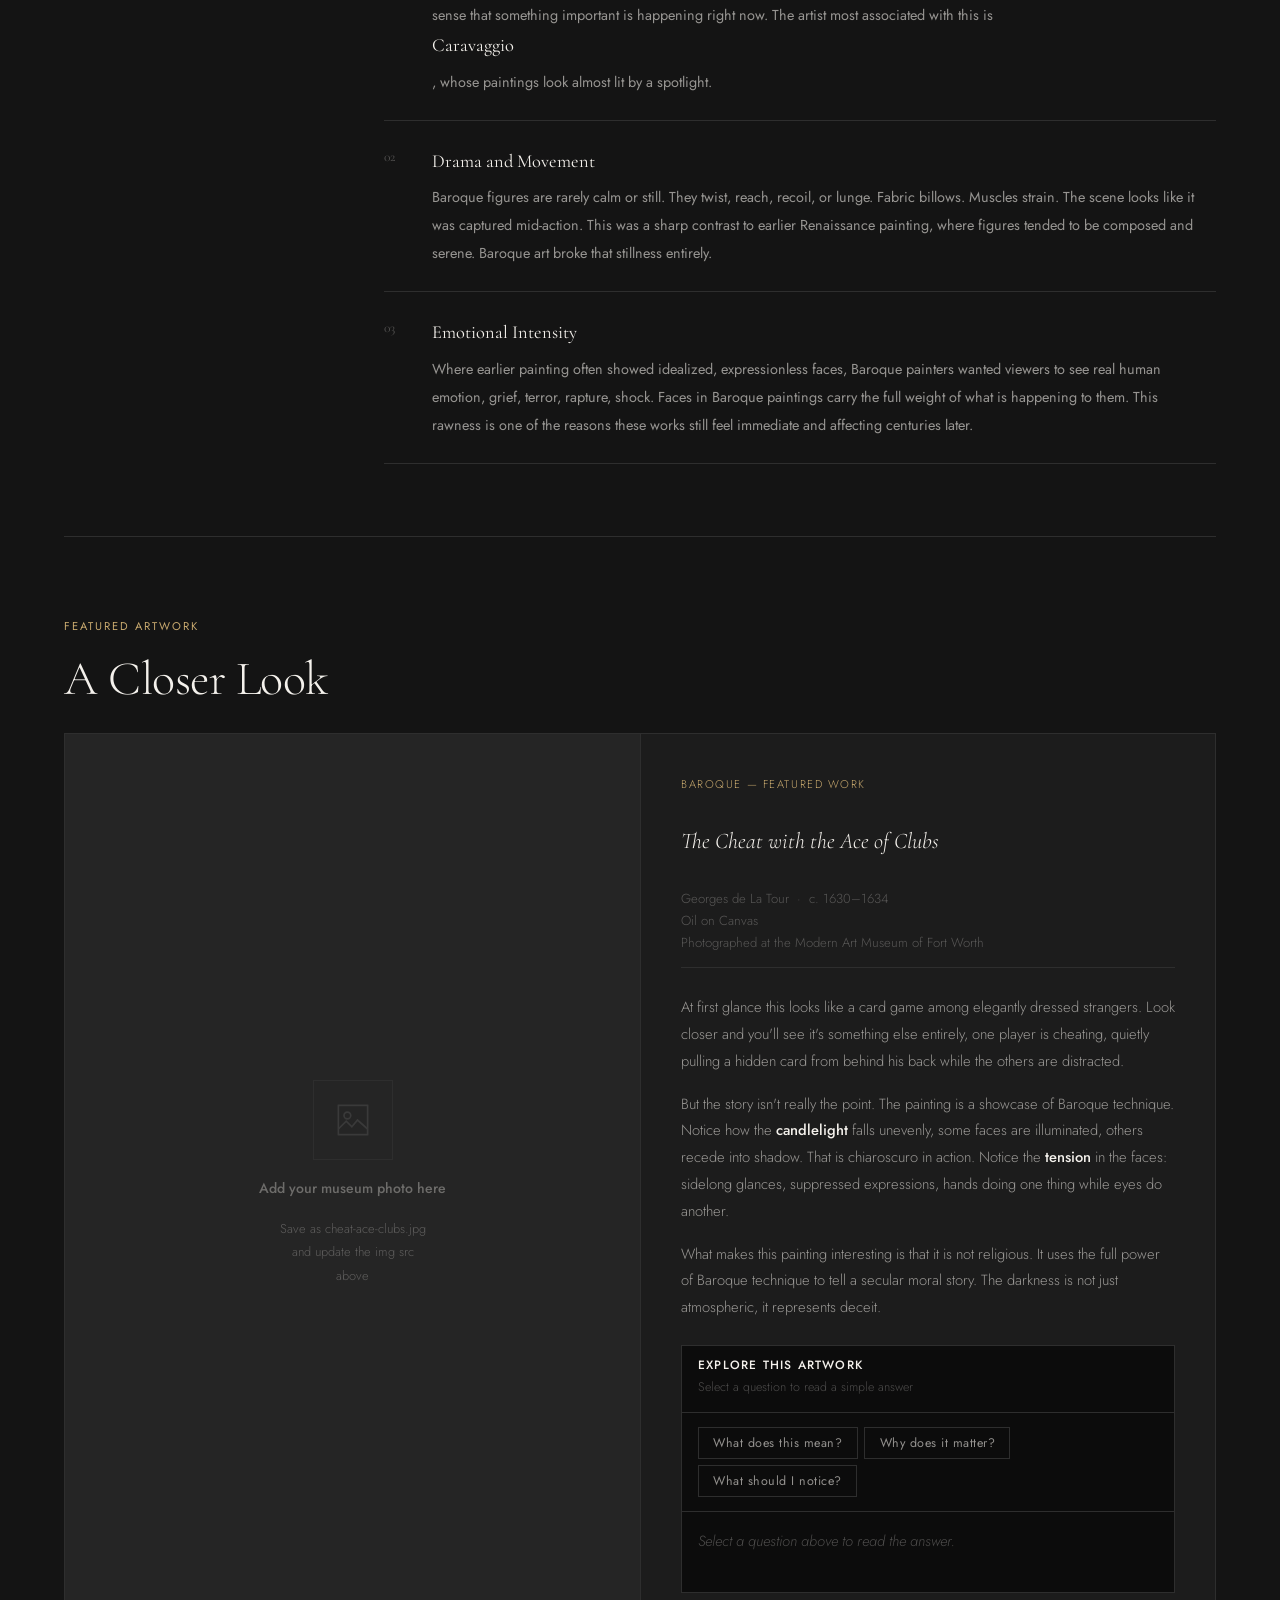
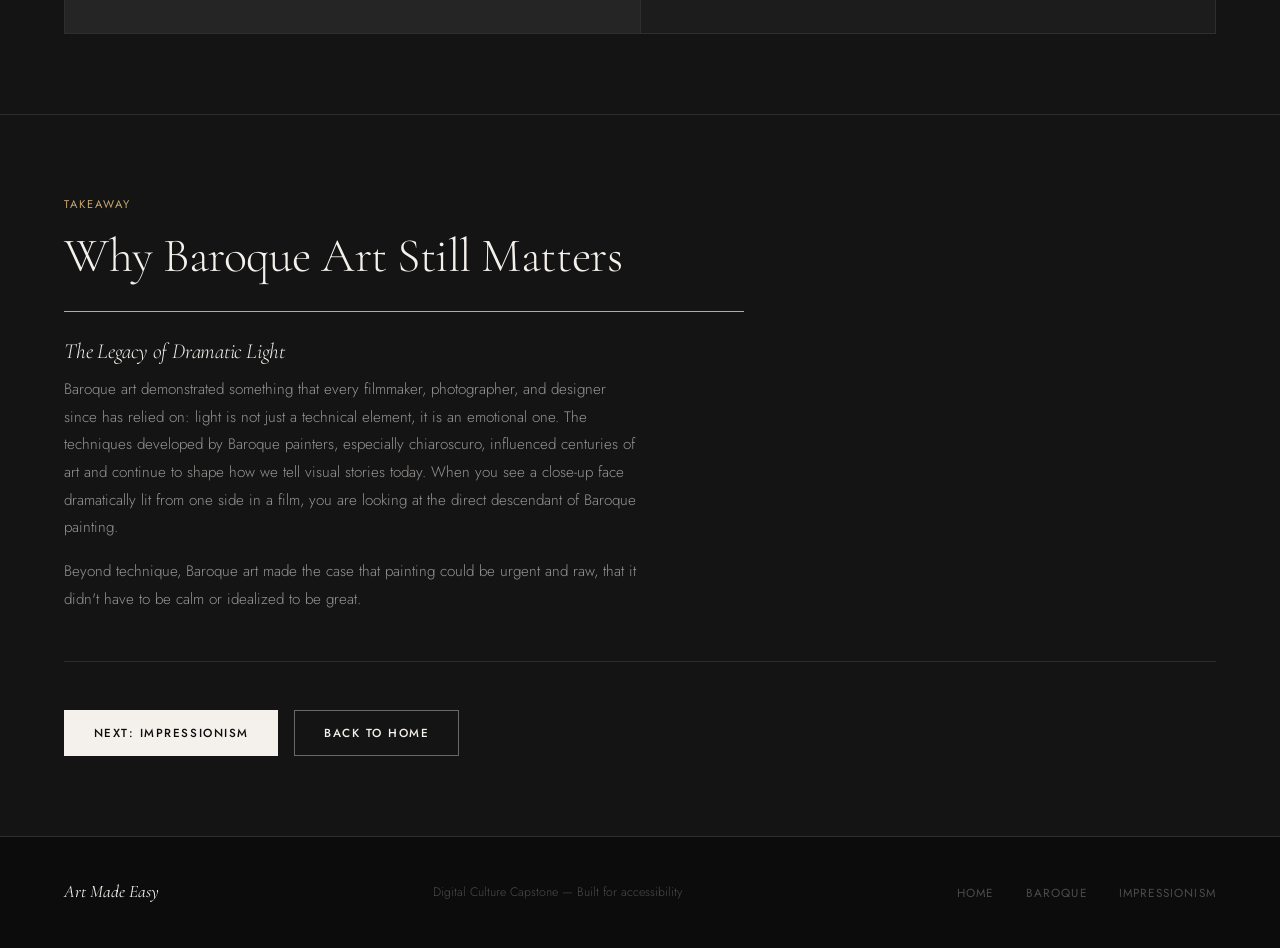
==== commit 3c5ac6fb: "5" ====
--- a/baroque.html
+++ b/baroque.html
@@ -4,7 +4,7 @@
   <meta charset="UTF-8" />
   <meta name="viewport" content="width=device-width, initial-scale=1.0" />
   <meta name="description" content="Learn about Baroque art in clear, simple language. Discover chiaroscuro, dramatic movement, and the Catholic Church's influence." />
-  <title>Baroque Art — Art Made Easy</title>
+  <title>Baroque Art, Art Made Easy</title>
   <link rel="stylesheet" href="style.css" />
 </head>
 <body>
@@ -14,7 +14,7 @@
   <!-- Navigation -->
   <nav class="site-nav" aria-label="Main navigation">
     <div class="container site-nav__inner">
-      <a class="site-nav__logo" href="index.html" aria-label="Art Made Easy — Home">Art Made Easy</a>
+      <a class="site-nav__logo" href="index.html" aria-label="Art Made Easy, Home">Art Made Easy</a>
       <button class="nav-toggle" aria-expanded="false" aria-controls="nav-links" aria-label="Toggle navigation menu">&#9776;</button>
       <ul class="site-nav__links" id="nav-links" role="list">
         <li><a href="index.html">Home</a></li>
@@ -60,12 +60,12 @@
           <p>
             <strong>Baroque art</strong> was a style that flourished roughly between
             <strong>1600 and 1750</strong>, mostly across Europe. The word "baroque" came from
-            a Portuguese term for an irregularly shaped pearl — something ornate and unexpected.
+            a Portuguese term for an irregularly shaped pearl, something ornate and unexpected.
           </p>
           <p>
             If you had to compare Baroque to something modern, it would be closer to a thriller
             film than a documentary. Painters were not interested in calm, balanced compositions.
-            They wanted drama — they wanted the person standing in front of the canvas to feel
+            They wanted drama, they wanted the person standing in front of the canvas to feel
             something immediately, before they even read the title.
           </p>
           <p>
@@ -84,7 +84,7 @@
         <div class="content-body">
           <p>
             Baroque art didn't emerge in a vacuum. It grew out of one of the most significant
-            conflicts in European history — the <strong>Protestant Reformation</strong>,
+            conflicts in European history, the <strong>Protestant Reformation</strong>,
             a movement that started in the early 1500s and led millions of people to break
             from the Catholic Church.
           </p>
@@ -118,7 +118,7 @@
                   <strong>Chiaroscuro &mdash; Light and Dark</strong>
                   <span>
                     <em>Chiaroscuro</em> (kee-AH-roh-SKYOO-roh) is Italian for "light-dark."
-                    Baroque painters were masters of contrast — bright light cutting through
+                    Baroque painters were masters of contrast, bright light cutting through
                     deep shadow, the way a single candle illuminates a face in a completely
                     dark room. It creates focus, drama, and a sense that something important
                     is happening right now. The artist most associated with this is
@@ -145,7 +145,7 @@
                   <strong>Emotional Intensity</strong>
                   <span>
                     Where earlier painting often showed idealized, expressionless faces,
-                    Baroque painters wanted viewers to see real human emotion — grief, terror,
+                    Baroque painters wanted viewers to see real human emotion, grief, terror,
                     rapture, shock. Faces in Baroque paintings carry the full weight of what
                     is happening to them. This rawness is one of the reasons these works
                     still feel immediate and affecting centuries later.
@@ -161,7 +161,7 @@
     <!-- end .container for content rows -->
 
     <!-- =============================================
-         ARTWORK SECTION — full-width feel
+         ARTWORK SECTION, full-width feel
     ============================================= -->
     <section class="section" aria-labelledby="artwork-heading">
       <div class="container">
@@ -184,13 +184,13 @@
                 alt="The Cheat with the Ace of Clubs photographed at the Modern Art
                      Museum of Fort Worth. A candlelit card game scene where one player
                      secretly pulls a hidden card from behind his back. Warm light falls
-                     on some faces while others recede into deep shadow — a clear example
+                     on some faces while others recede into deep shadow, a clear example
                      of Baroque chiaroscuro technique."
                 width="700"
                 height="560"
               />
             -->
-            <div class="img-placeholder" role="img" aria-label="Photo placeholder — The Cheat with the Ace of Clubs. Add your museum photo here.">
+            <div class="img-placeholder" role="img" aria-label="Photo placeholder, The Cheat with the Ace of Clubs. Add your museum photo here.">
               <div class="img-placeholder__frame" aria-hidden="true">
                 <svg viewBox="0 0 32 32" aria-hidden="true">
                   <rect x="3" y="3" width="26" height="26" stroke-width="1.5"/>
@@ -215,12 +215,12 @@
             <div class="artwork-block__body">
               <p>
                 At first glance this looks like a card game among elegantly dressed strangers.
-                Look closer and you'll see it's something else entirely — one player is cheating,
+                Look closer and you'll see it's something else entirely, one player is cheating,
                 quietly pulling a hidden card from behind his back while the others are distracted.
               </p>
               <p>
                 But the story isn't really the point. The painting is a showcase of Baroque
-                technique. Notice how the <strong>candlelight</strong> falls unevenly — some
+                technique. Notice how the <strong>candlelight</strong> falls unevenly, some
                 faces are illuminated, others recede into shadow. That is chiaroscuro in action.
                 Notice the <strong>tension</strong> in the faces: sidelong glances, suppressed
                 expressions, hands doing one thing while eyes do another.
@@ -228,7 +228,7 @@
               <p>
                 What makes this painting interesting is that it is not religious. It uses the
                 full power of Baroque technique to tell a secular moral story. The darkness
-                is not just atmospheric — it represents deceit.
+                is not just atmospheric, it represents deceit.
               </p>
 
               <!-- Q&A box -->
@@ -239,17 +239,17 @@
                 </div>
                 <div class="qa-box__questions" role="group" aria-label="Question buttons">
                   <button class="qa-btn"
-                    data-answer="This painting tells the story of a card game where one player is secretly cheating — he's pulling a card from behind his back while the others look away. The artist used this scene to make a point about moral corruption. The physical darkness in the painting mirrors the moral darkness of the deception taking place."
+                    data-answer="This painting tells the story of a card game where one player is secretly cheating, he's pulling a card from behind his back while the others look away. The artist used this scene to make a point about moral corruption. The physical darkness in the painting mirrors the moral darkness of the deception taking place."
                     aria-label="Question: What does this painting mean?">
                     What does this mean?
                   </button>
                   <button class="qa-btn"
-                    data-answer="This painting matters because it proves Baroque technique could serve more than religious subjects. It applies all the drama and emotional intensity of the style to an everyday moral story — and it shows how art can make you look slowly. The cheating isn't obvious at first glance, which makes the painting feel like a puzzle you solve over time."
+                    data-answer="This painting matters because it proves Baroque technique could serve more than religious subjects. It applies all the drama and emotional intensity of the style to an everyday moral story, and it shows how art can make you look slowly. The cheating isn't obvious at first glance, which makes the painting feel like a puzzle you solve over time."
                     aria-label="Question: Why does this painting matter?">
                     Why does it matter?
                   </button>
                   <button class="qa-btn"
-                    data-answer="Start with the light. Notice where it falls and where it doesn't — some faces are fully visible, others half-hidden in shadow. Then look at the hands: one player is quietly pulling a card from behind his back. Look at the eyes next: each person is looking somewhere different, passing secret glances. Finally, the expensive clothing tells you these are wealthy people — which makes the dishonesty feel even more deliberate."
+                    data-answer="Start with the light. Notice where it falls and where it doesn't, some faces are fully visible, others half-hidden in shadow. Then look at the hands: one player is quietly pulling a card from behind his back. Look at the eyes next: each person is looking somewhere different, passing secret glances. Finally, the expensive clothing tells you these are wealthy people, which makes the dishonesty feel even more deliberate."
                     aria-label="Question: What should I look for?">
                     What should I notice?
                   </button>
@@ -279,13 +279,13 @@
           <p>
             Baroque art demonstrated something that every filmmaker, photographer, and designer
             since has relied on: light is not just a technical element, it is an emotional one.
-            The techniques developed by Baroque painters — especially chiaroscuro — influenced
+            The techniques developed by Baroque painters, especially chiaroscuro, influenced
             centuries of art and continue to shape how we tell visual stories today. When you
             see a close-up face dramatically lit from one side in a film, you are looking at
             the direct descendant of Baroque painting.
           </p>
           <p>
-            Beyond technique, Baroque art made the case that painting could be urgent and raw —
+            Beyond technique, Baroque art made the case that painting could be urgent and raw,
             that it didn't have to be calm or idealized to be great.
           </p>
         </div>
--- a/style.css
+++ b/style.css
@@ -1,5 +1,5 @@
 /* =============================================
-   Art Made Easy — style.css
+   Art Made Easy, style.css
    Aesthetic: dark art gallery / museum world
    No emojis, no rounded cards, no AI template clichés
    ============================================= */
@@ -158,7 +158,7 @@
 }
 
 /* ============================================
-   HERO — Homepage
+   HERO, Homepage
    Full-bleed dark image with text at bottom
    ============================================ */
 .hero {
@@ -278,7 +278,7 @@
 .eyebrow--dim  { color: var(--white-faint); }
 
 /* ============================================
-   MISSION STRIP — Homepage
+   MISSION STRIP: Homepage
    ============================================ */
 .about-strip {
   border-top: 1px solid var(--rule);
@@ -327,7 +327,7 @@
 .mission-list__text p { font-size: 0.9rem; margin: 0; }
 
 /* ============================================
-   MOVEMENTS GRID — Homepage
+   MOVEMENTS GRID, Homepage
    ============================================ */
 .movements-section { padding: 5rem 0; }
 
@@ -394,7 +394,7 @@
 }
 
 /* ============================================
-   HOW IT WORKS — Homepage
+   HOW IT WORKS: Homepage
    ============================================ */
 .steps-section {
   border-top: 1px solid var(--rule);
@@ -434,7 +434,7 @@
 .step-cell p { font-size: 0.88rem; max-width: none; margin: 0; }
 
 /* ============================================
-   PAGE HERO — Inner pages
+   PAGE HERO: Inner pages
    ============================================ */
 .page-hero {
   position: relative;
@@ -474,7 +474,7 @@
 }
 
 /* ============================================
-   CONTENT ROWS — Inner pages
+   CONTENT ROWS: Inner pages
    Sticky left label + right body text
    ============================================ */
 .content-row {
@@ -513,7 +513,7 @@
 }
 
 /* ============================================
-   FEATURES TABLE — Key characteristics
+   FEATURES TABLE: Key characteristics
    ============================================ */
 .features-table { width: 100%; border-collapse: collapse; }
 .features-table tr { border-bottom: 1px solid var(--rule); }
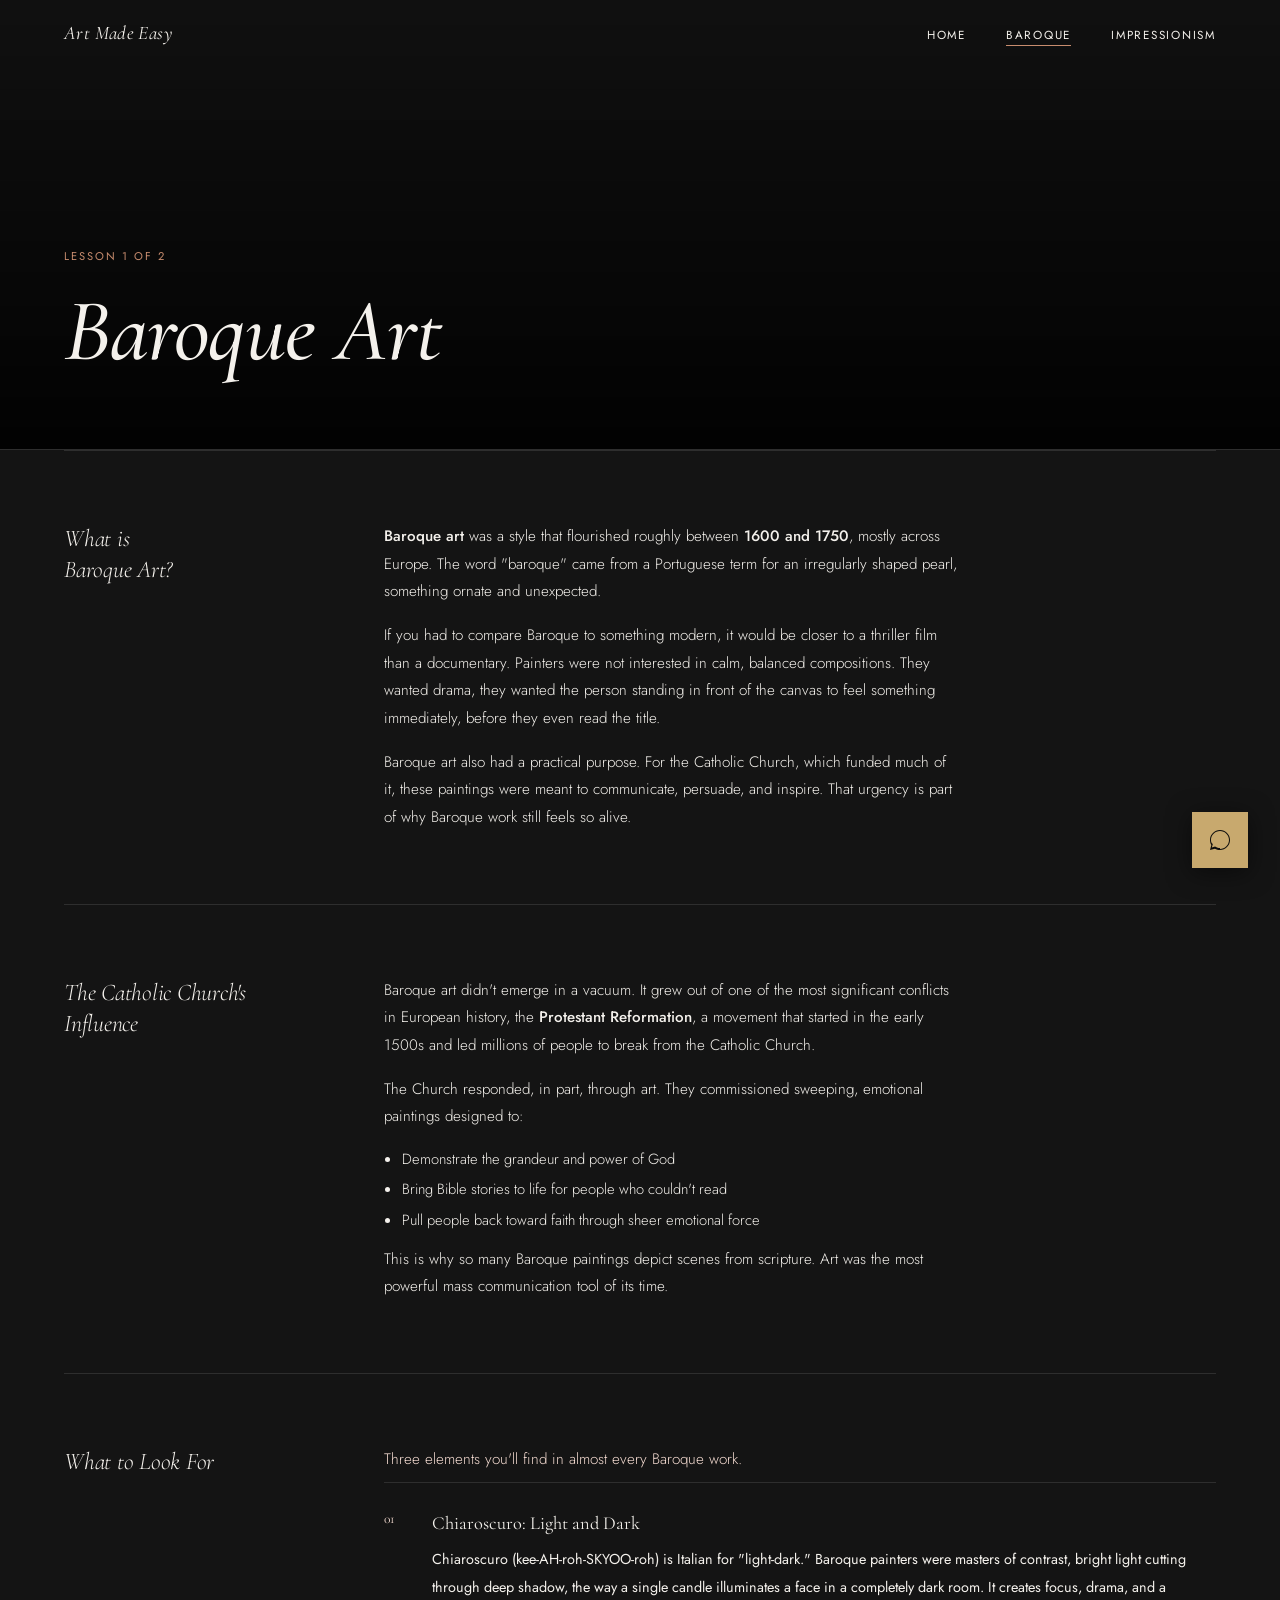
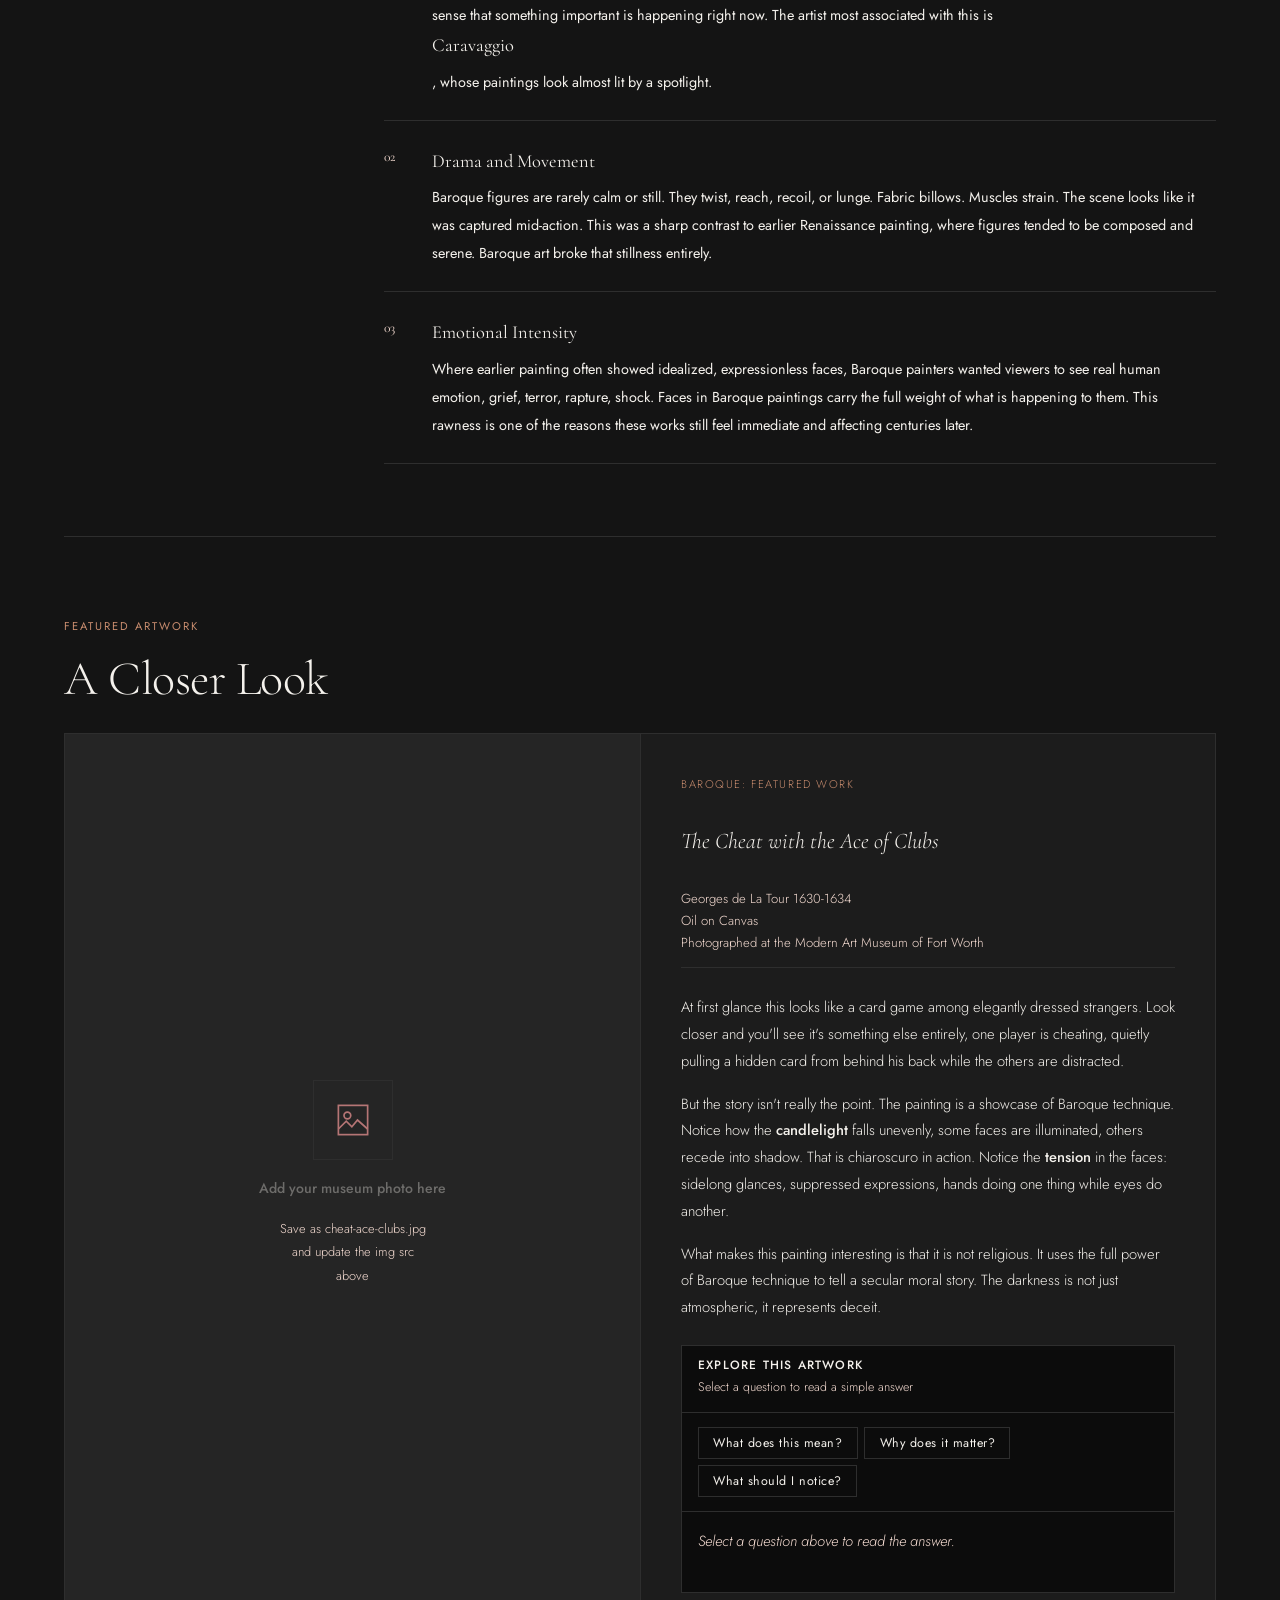
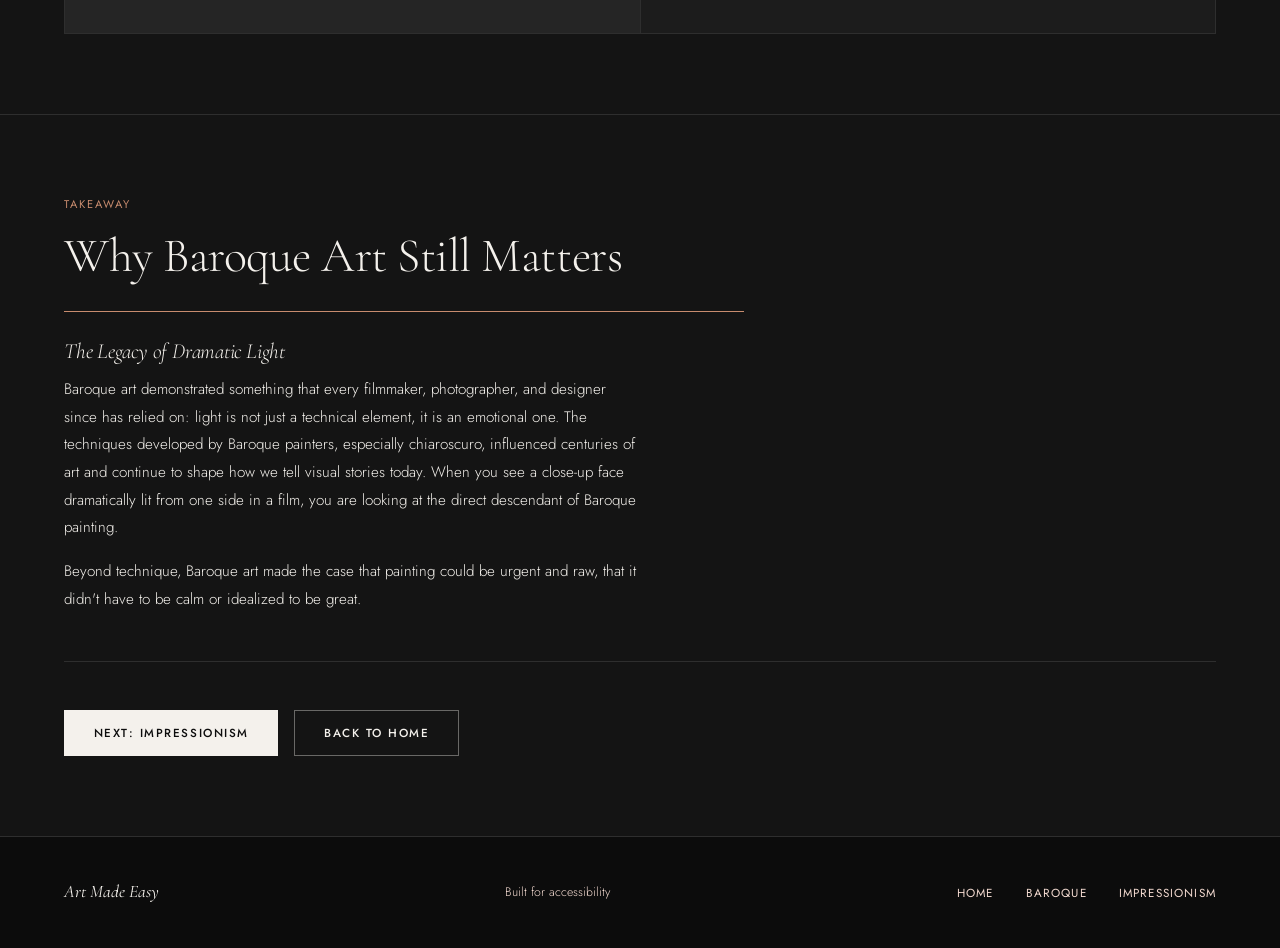
==== commit 580f9286: "improve text contrast" ====
--- a/baroque.html
+++ b/baroque.html
@@ -37,11 +37,7 @@
       <div class="page-hero__content">
         <div class="container">
           <span class="eyebrow">Lesson 1 of 2</span>
-          <h1 id="page-title">Baroque Art</h1>
-          <p class="page-hero__sub">
-            Dramatic, emotional, and deeply connected to religion.
-            Baroque art transformed the way painters used light and movement to make viewers feel something real.
-          </p>
+          <h1 id="page-title"> <strong>Baroque Art</strong> </h1>
         </div>
       </div>
     </section>
@@ -115,9 +111,9 @@
               <tr>
                 <td>01</td>
                 <td>
-                  <strong>Chiaroscuro &mdash; Light and Dark</strong>
+                  <strong>Chiaroscuro: Light and Dark</strong>
                   <span>
-                    <em>Chiaroscuro</em> (kee-AH-roh-SKYOO-roh) is Italian for "light-dark."
+                    Chiaroscuro (kee-AH-roh-SKYOO-roh) is Italian for "light-dark."
                     Baroque painters were masters of contrast, bright light cutting through
                     deep shadow, the way a single candle illuminates a face in a completely
                     dark room. It creates focus, drama, and a sense that something important
@@ -205,10 +201,10 @@
 
           <!-- Info -->
           <div class="artwork-block__info">
-            <p class="artwork-block__label">Baroque &mdash; Featured Work</p>
+            <p class="artwork-block__label">Baroque: Featured Work</p>
             <p class="artwork-block__title" id="artwork-title">The Cheat with the Ace of Clubs</p>
             <p class="artwork-block__meta">
-              Georges de La Tour &nbsp;&middot;&nbsp; c. 1630&ndash;1634<br>
+              Georges de La Tour  1630-1634<br>
               Oil on Canvas<br>
               Photographed at the Modern Art Museum of Fort Worth
             </p>
@@ -302,7 +298,7 @@
   <footer class="site-footer" role="contentinfo">
     <div class="container site-footer__inner">
       <a class="site-footer__logo" href="index.html">Art Made Easy</a>
-      <p class="site-footer__copy">Digital Culture Capstone &mdash; Built for accessibility</p>
+      <p class="site-footer__copy">Built for accessibility</p>
       <nav aria-label="Footer navigation">
         <ul class="site-footer__links" role="list">
           <li><a href="index.html">Home</a></li>
@@ -314,5 +310,8 @@
   </footer>
 
   <script src="script.js"></script>
+  <!-- AI Chatbot -->
+<div id="chat-widget"></div>
+<script src="chatbot.js"></script>
 </body>
 </html>
--- a/style.css
+++ b/style.css
@@ -13,11 +13,11 @@
   --dark-mid:     #1C1C1C;
   --dark-soft:    #252525;
   --rule:         #2E2E2E;
-  --rule-light:   #3A3A3A;
+  --rule-light:   #b57575;
   --white:        #F4F1EC;
-  --white-dim:    rgba(244, 241, 236, 0.58);
-  --white-faint:  rgba(244, 241, 236, 0.28);
-  --accent:       #C8A96E;
+  --white-dim:    rgb(244, 241, 236, 1);
+  --white-faint:  rgba(255, 229, 218, 0.954);
+  --accent:       #c88c6e;
   --accent-dim:   rgba(200, 169, 110, 0.15);
 
   --font-display: 'Cormorant Garamond', Georgia, serif;
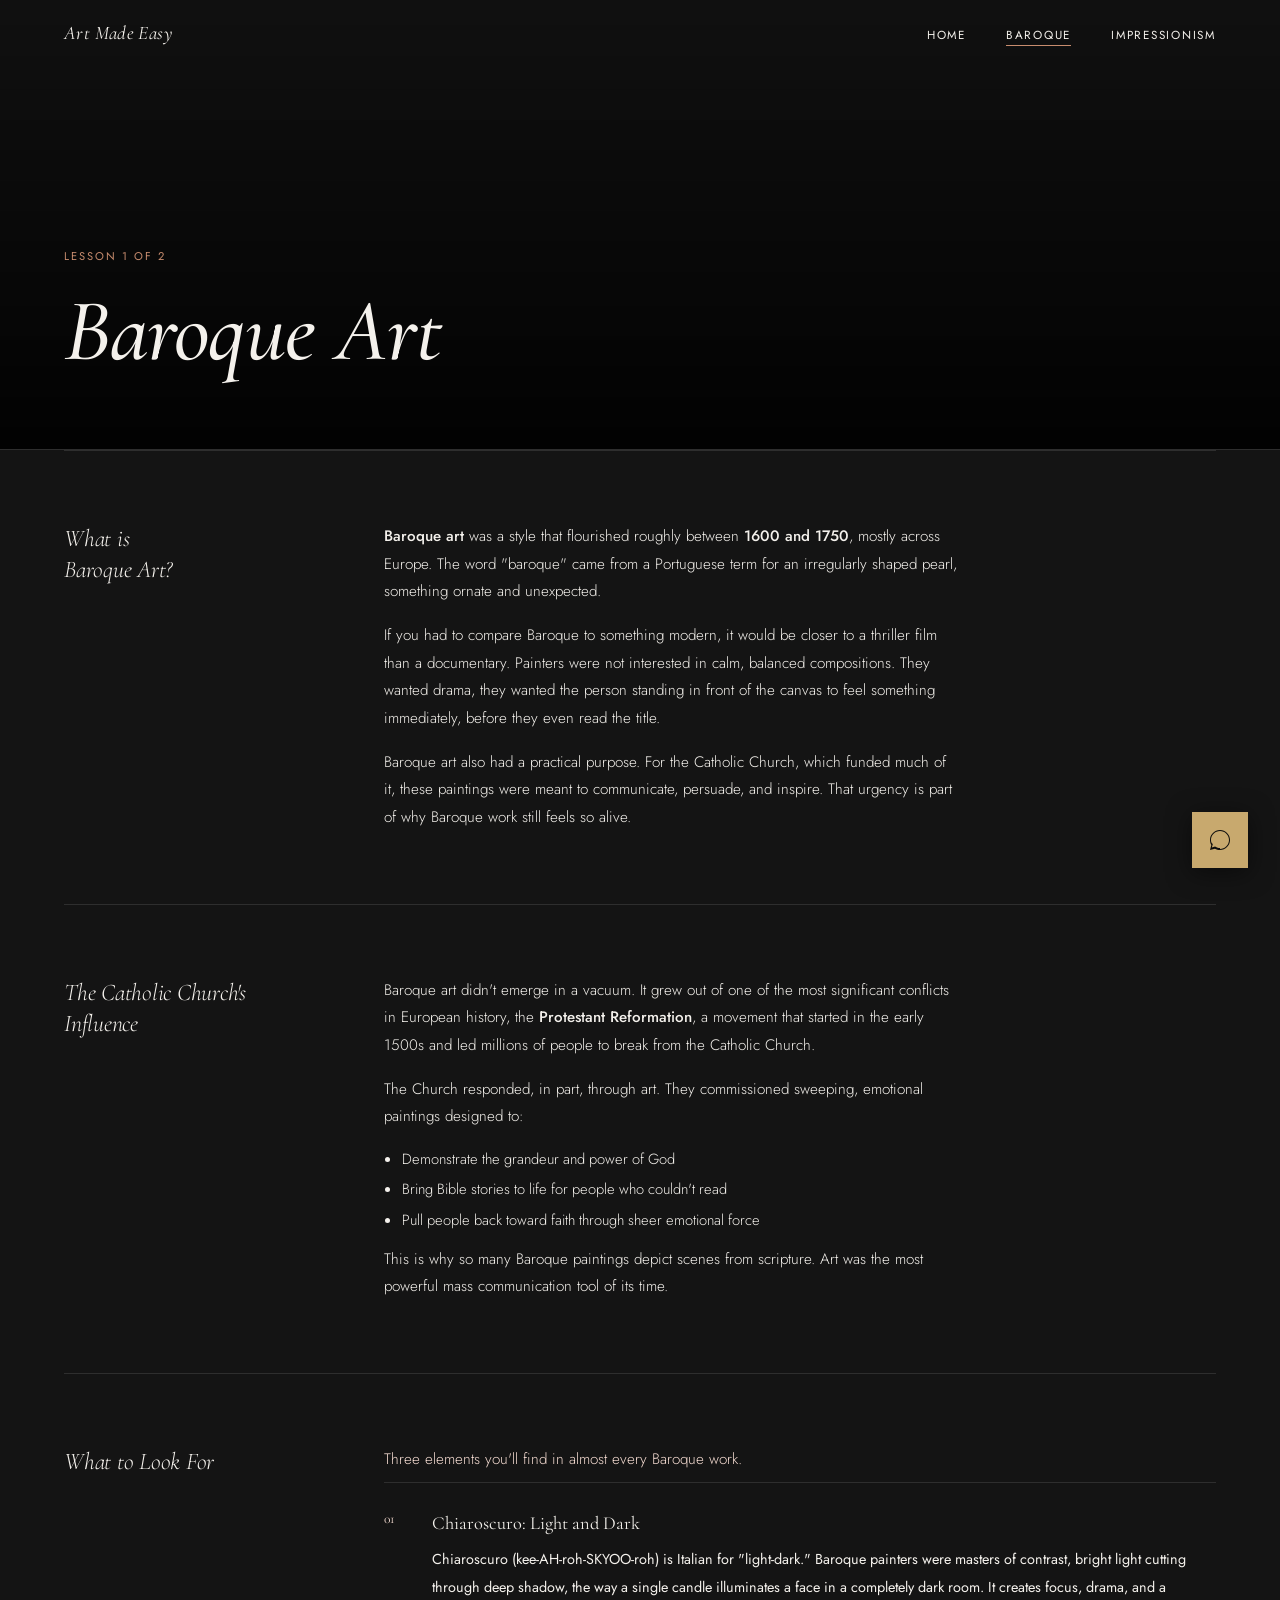
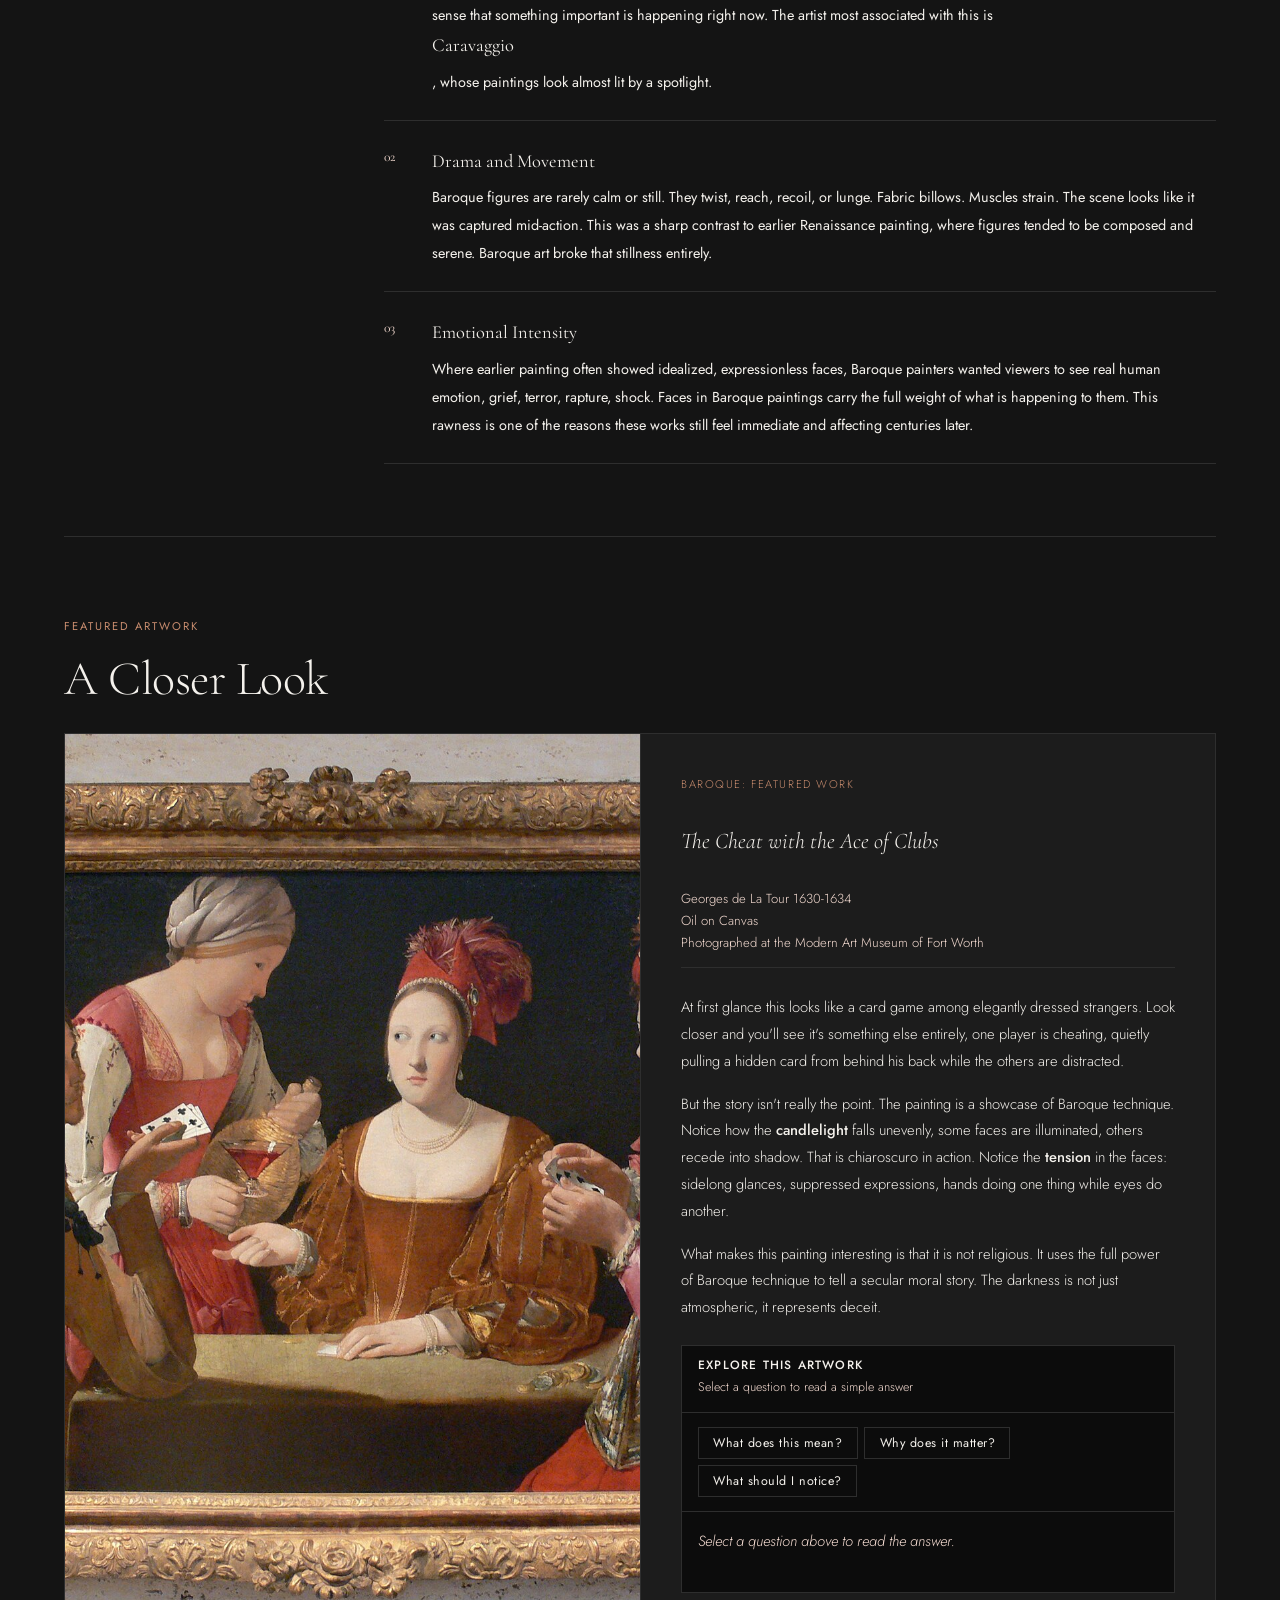
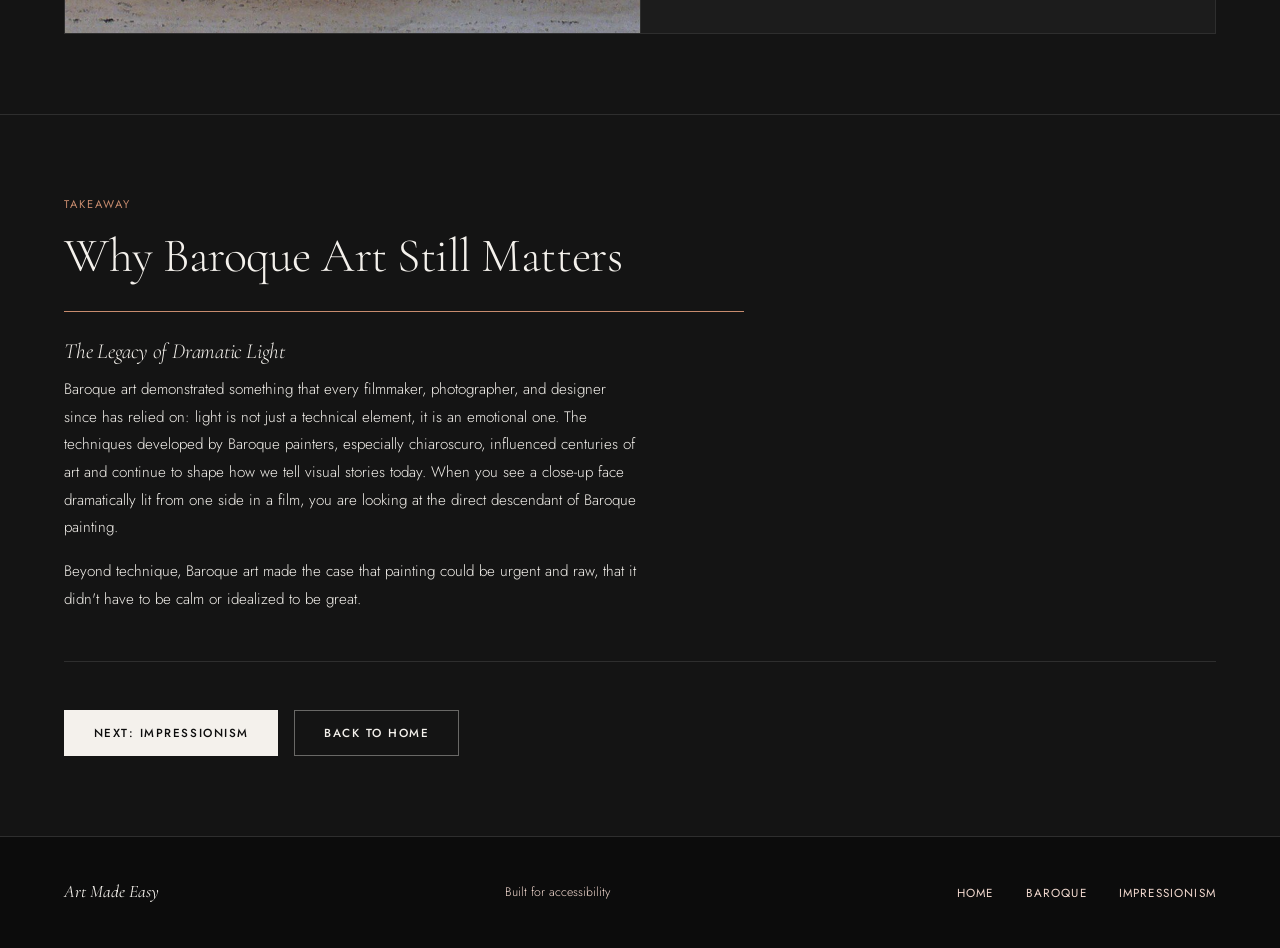
==== commit d0fb8a05: "add artwork images" ====
--- a/baroque.html
+++ b/baroque.html
@@ -175,6 +175,8 @@
               2. Delete the entire .img-placeholder block below
               3. Uncomment the <img> tag
 
+              -->
+
               <img
                 src="cheat-ace-clubs.jpg"
                 alt="The Cheat with the Ace of Clubs photographed at the Modern Art
@@ -185,18 +187,8 @@
                 width="700"
                 height="560"
               />
-            -->
-            <div class="img-placeholder" role="img" aria-label="Photo placeholder, The Cheat with the Ace of Clubs. Add your museum photo here.">
-              <div class="img-placeholder__frame" aria-hidden="true">
-                <svg viewBox="0 0 32 32" aria-hidden="true">
-                  <rect x="3" y="3" width="26" height="26" stroke-width="1.5"/>
-                  <circle cx="11" cy="12" r="3" stroke-width="1.5"/>
-                  <polyline points="3,24 10,17 15,22 20,16 29,24" stroke-width="1.5"/>
-                </svg>
-              </div>
-              <strong>Add your museum photo here</strong>
-              <p>Save as cheat-ace-clubs.jpg and update the img src above</p>
-            </div>
+            
+           
           </div>
 
           <!-- Info -->
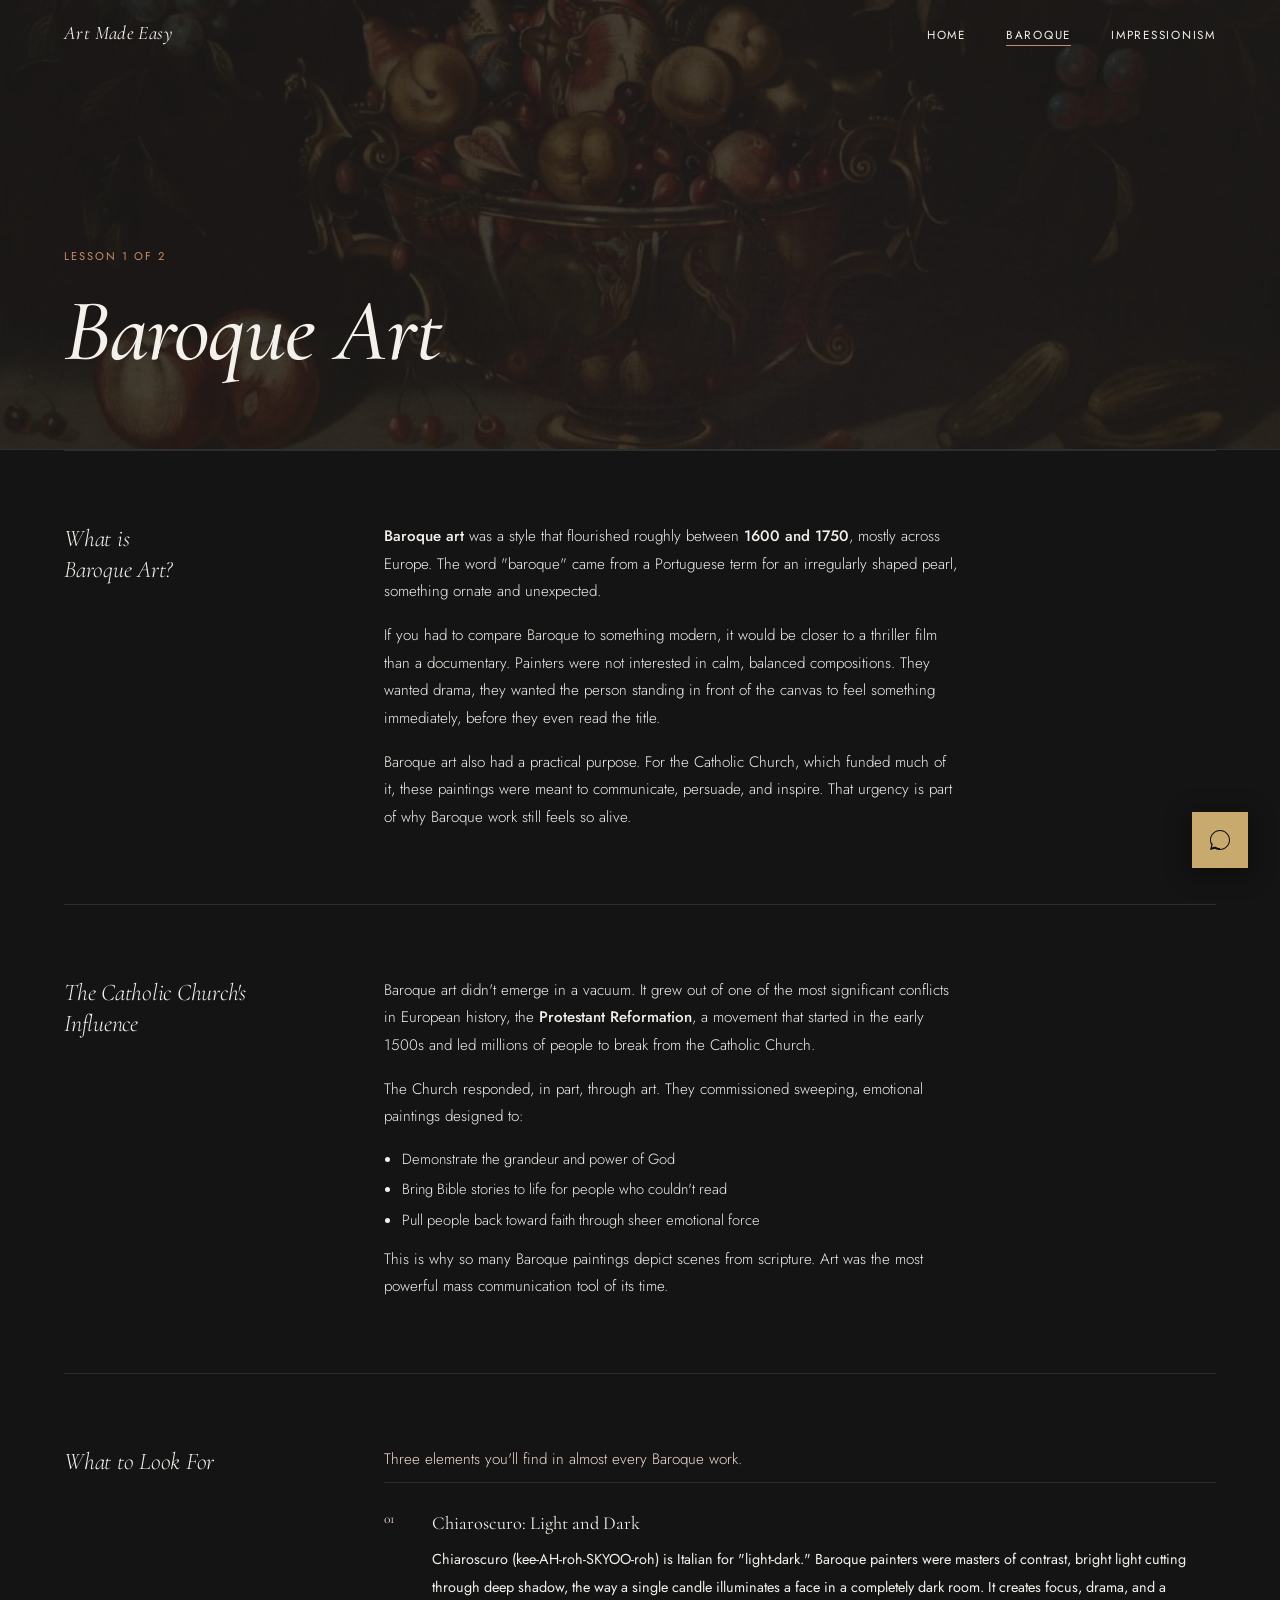
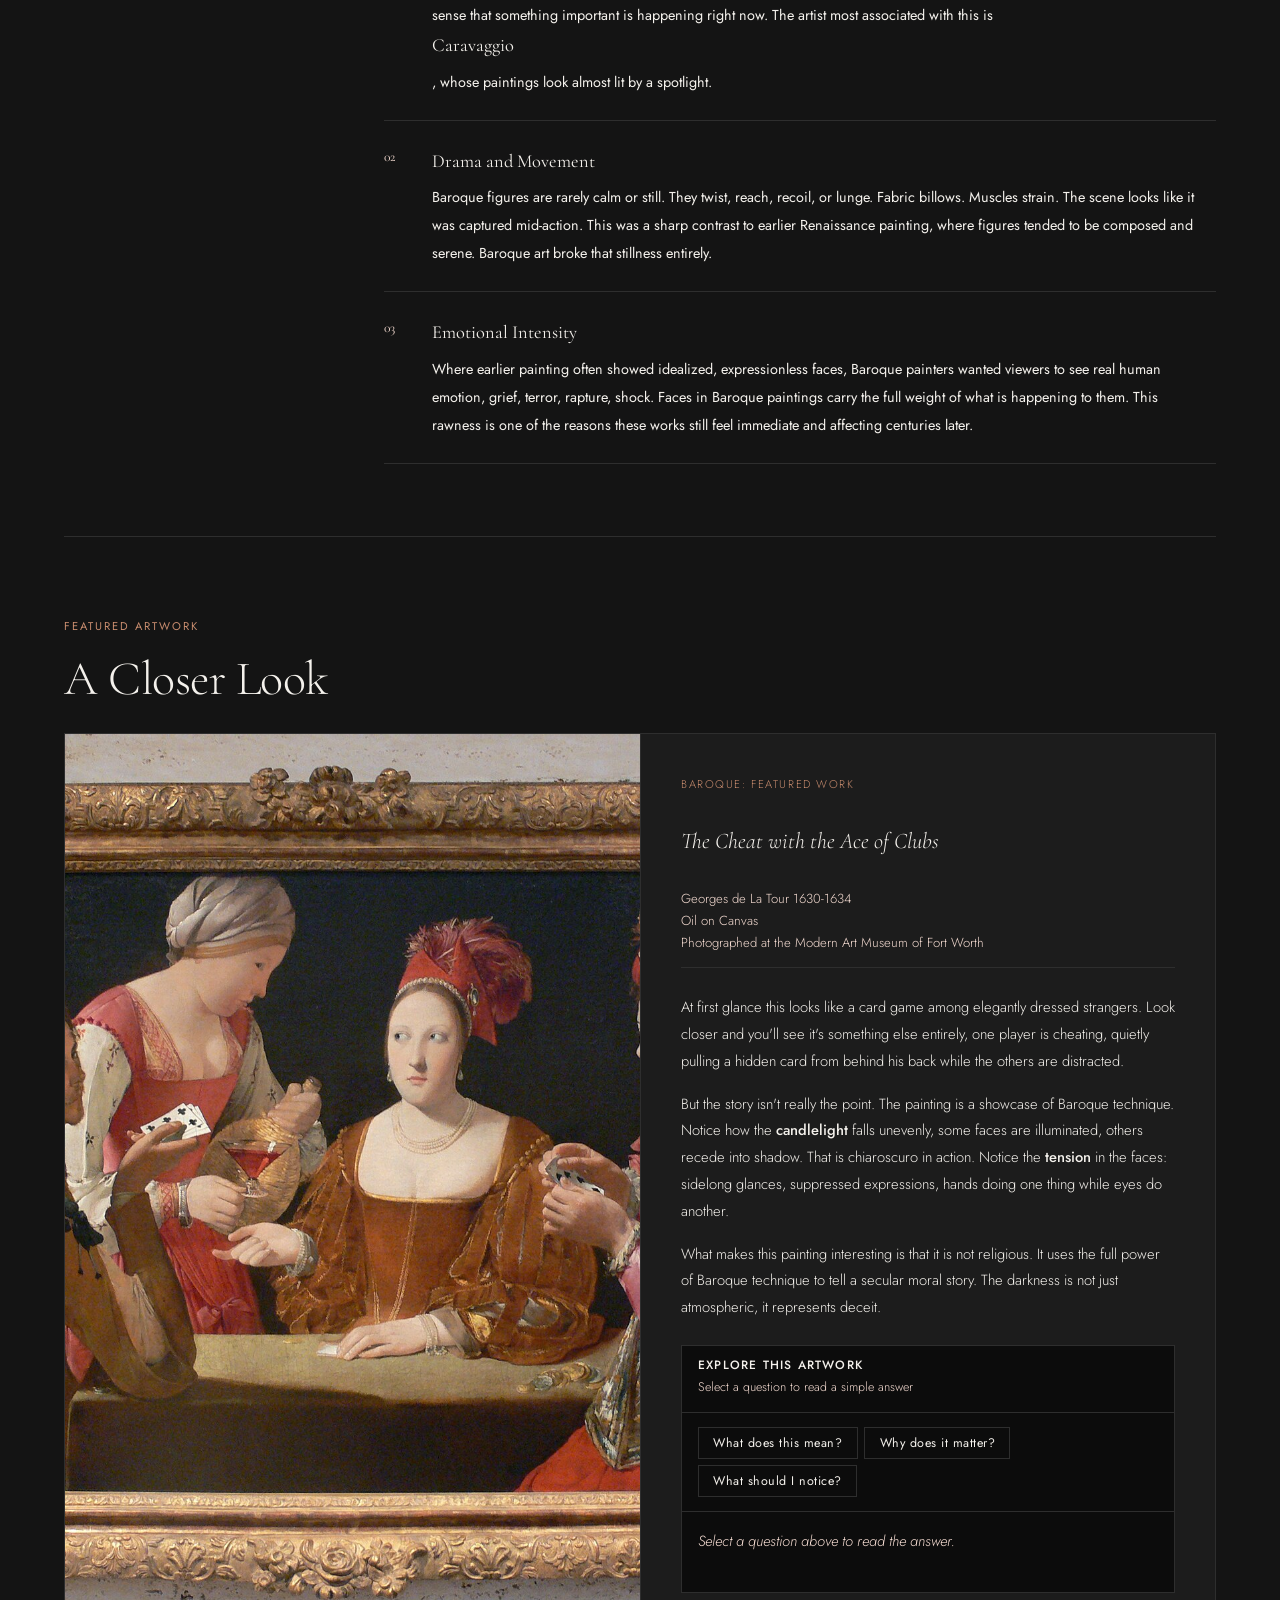
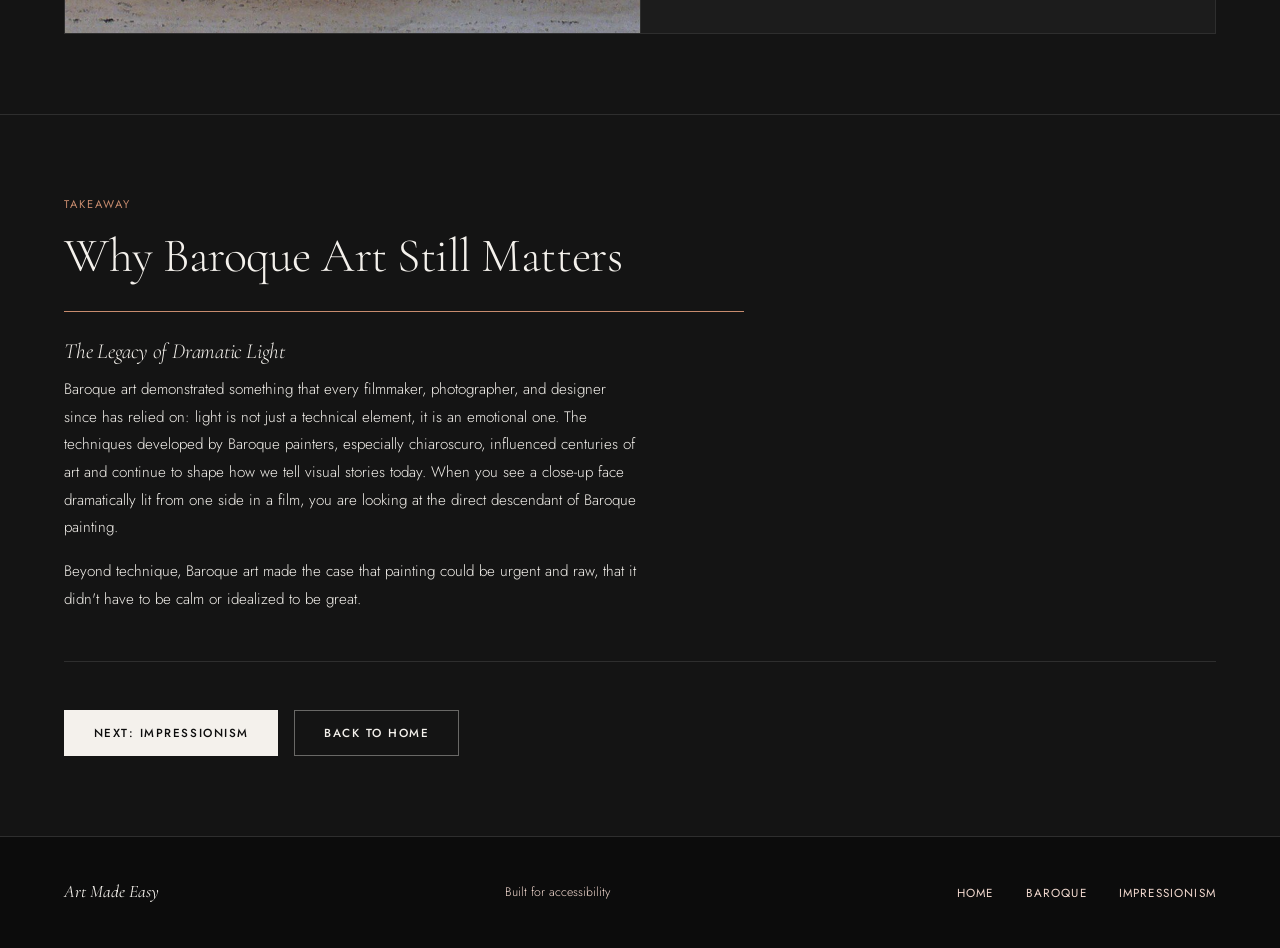
==== commit ca7be341: "added artwork images" ====
--- a/baroque.html
+++ b/baroque.html
@@ -31,7 +31,7 @@
     ============================================= -->
     <section class="page-hero" aria-labelledby="page-title">
       <div class="page-hero__bg" aria-hidden="true">
-        <!-- Optional: <img src="baroque-hero.jpg" alt="" /> -->
+        <img src="antonio_ponce.jpg" alt="" /> 
       </div>
       <div class="page-hero__overlay" aria-hidden="true"></div>
       <div class="page-hero__content">
--- a/style.css
+++ b/style.css
@@ -458,7 +458,7 @@
 
 .page-hero__overlay {
   position: absolute; inset: 0; z-index: 1;
-  background: linear-gradient(to top, rgba(0,0,0,0.92) 0%, rgba(0,0,0,0.4) 100%);
+  background: linear-gradient(to top, rgba(0,0,0,0) 0%, rgba(0,0,0,0) 100%);
 }
 
 .page-hero__content {
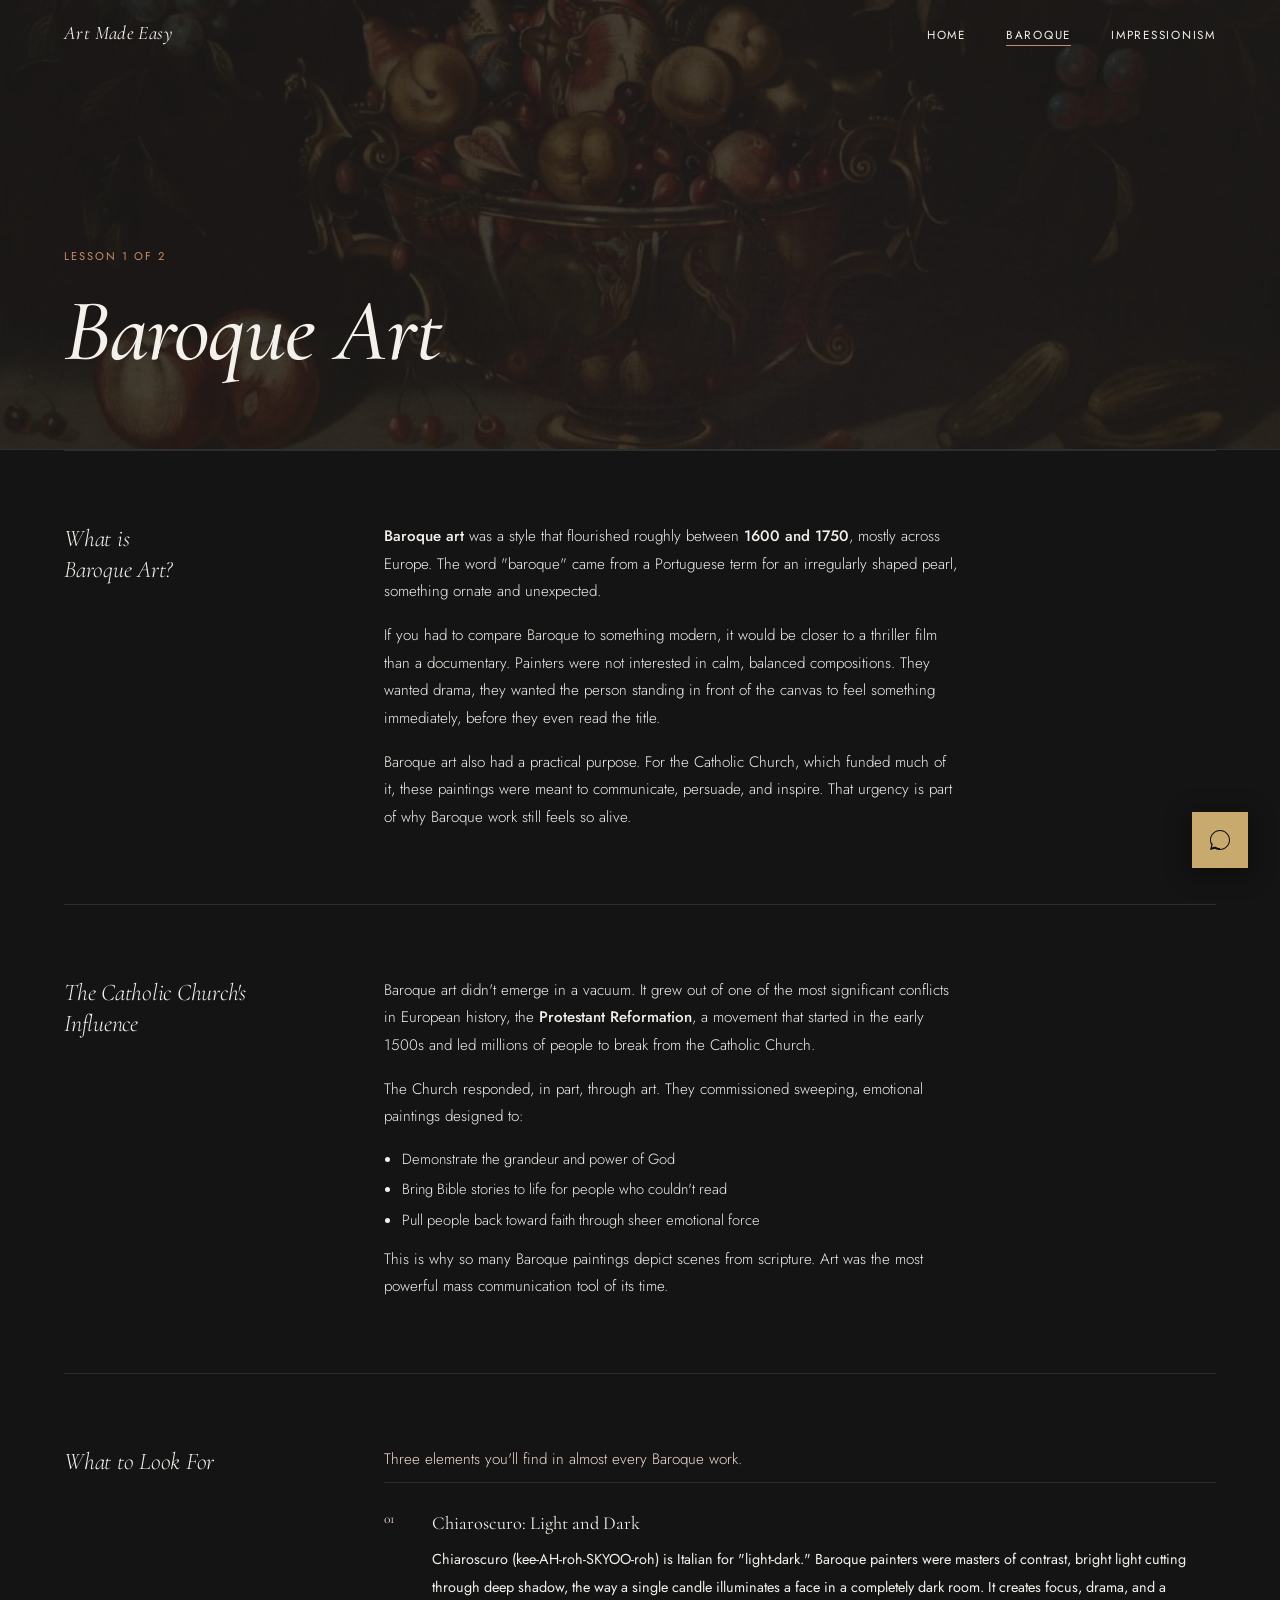
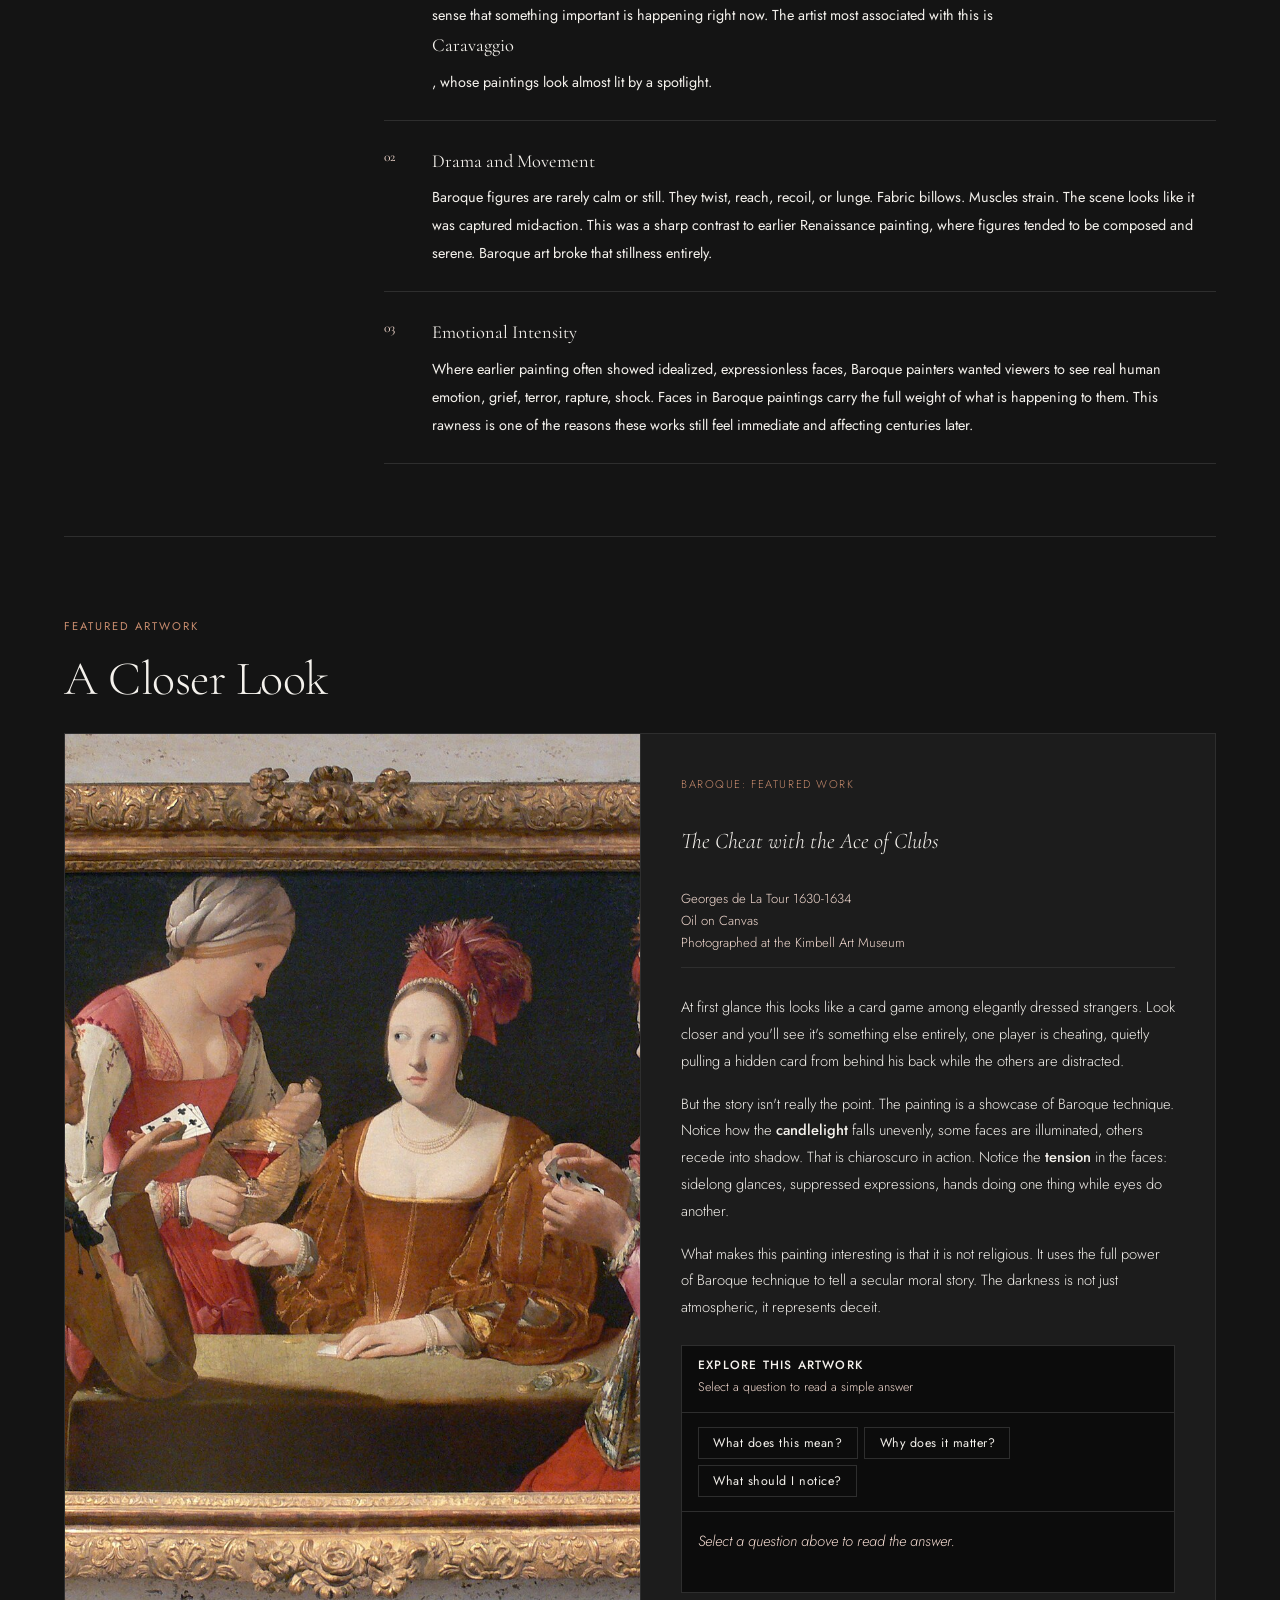
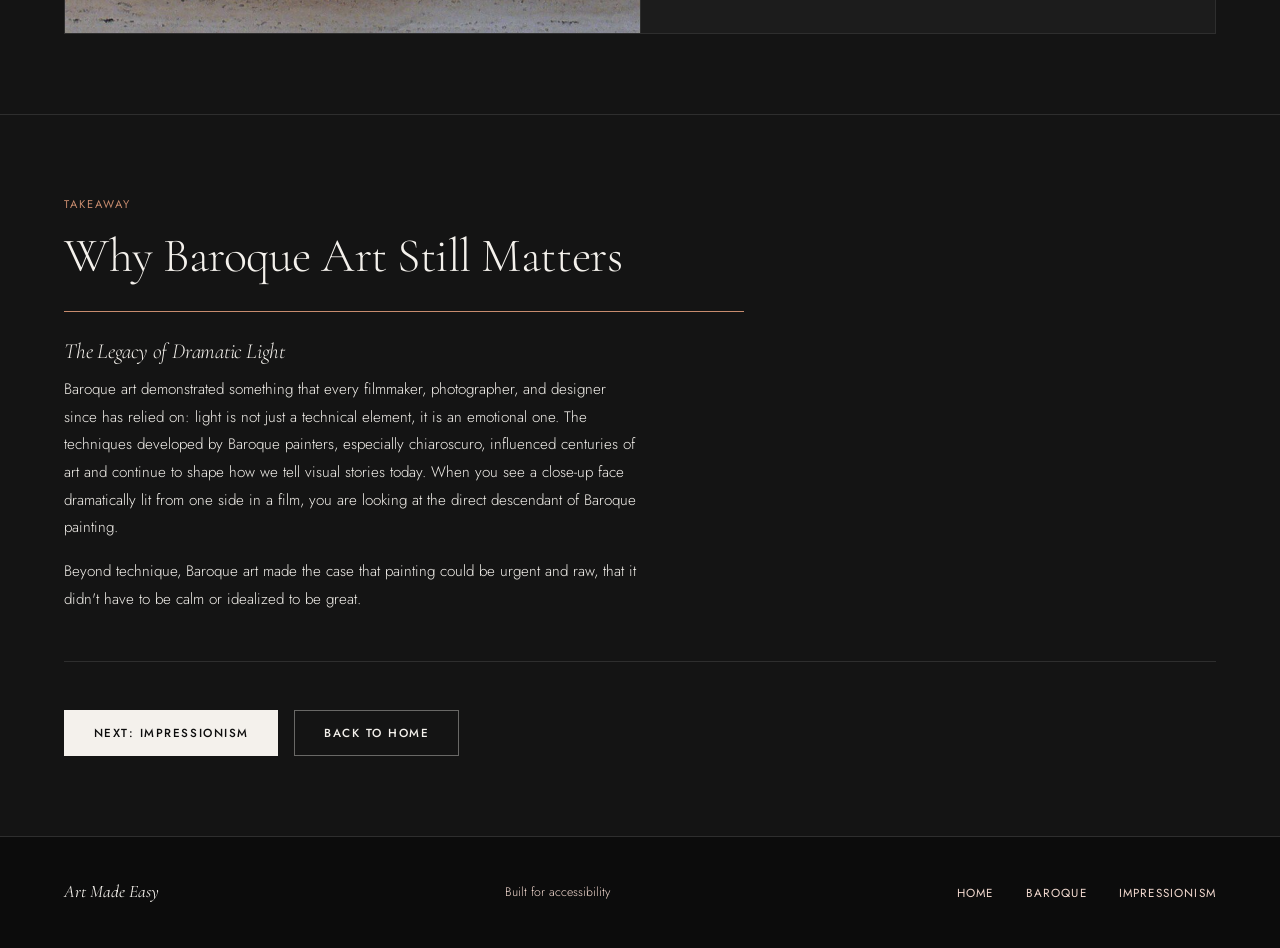
==== commit 63ea8a84: "museum update" ====
--- a/baroque.html
+++ b/baroque.html
@@ -179,8 +179,8 @@
 
               <img
                 src="cheat-ace-clubs.jpg"
-                alt="The Cheat with the Ace of Clubs photographed at the Modern Art
-                     Museum of Fort Worth. A candlelit card game scene where one player
+                alt="The Cheat with the Ace of Clubs photographed at the Kimbell Art
+                     Museum. A candlelit card game scene where one player
                      secretly pulls a hidden card from behind his back. Warm light falls
                      on some faces while others recede into deep shadow, a clear example
                      of Baroque chiaroscuro technique."
@@ -198,7 +198,7 @@
             <p class="artwork-block__meta">
               Georges de La Tour  1630-1634<br>
               Oil on Canvas<br>
-              Photographed at the Modern Art Museum of Fort Worth
+              Photographed at the Kimbell Art Museum
             </p>
             <div class="artwork-block__body">
               <p>
